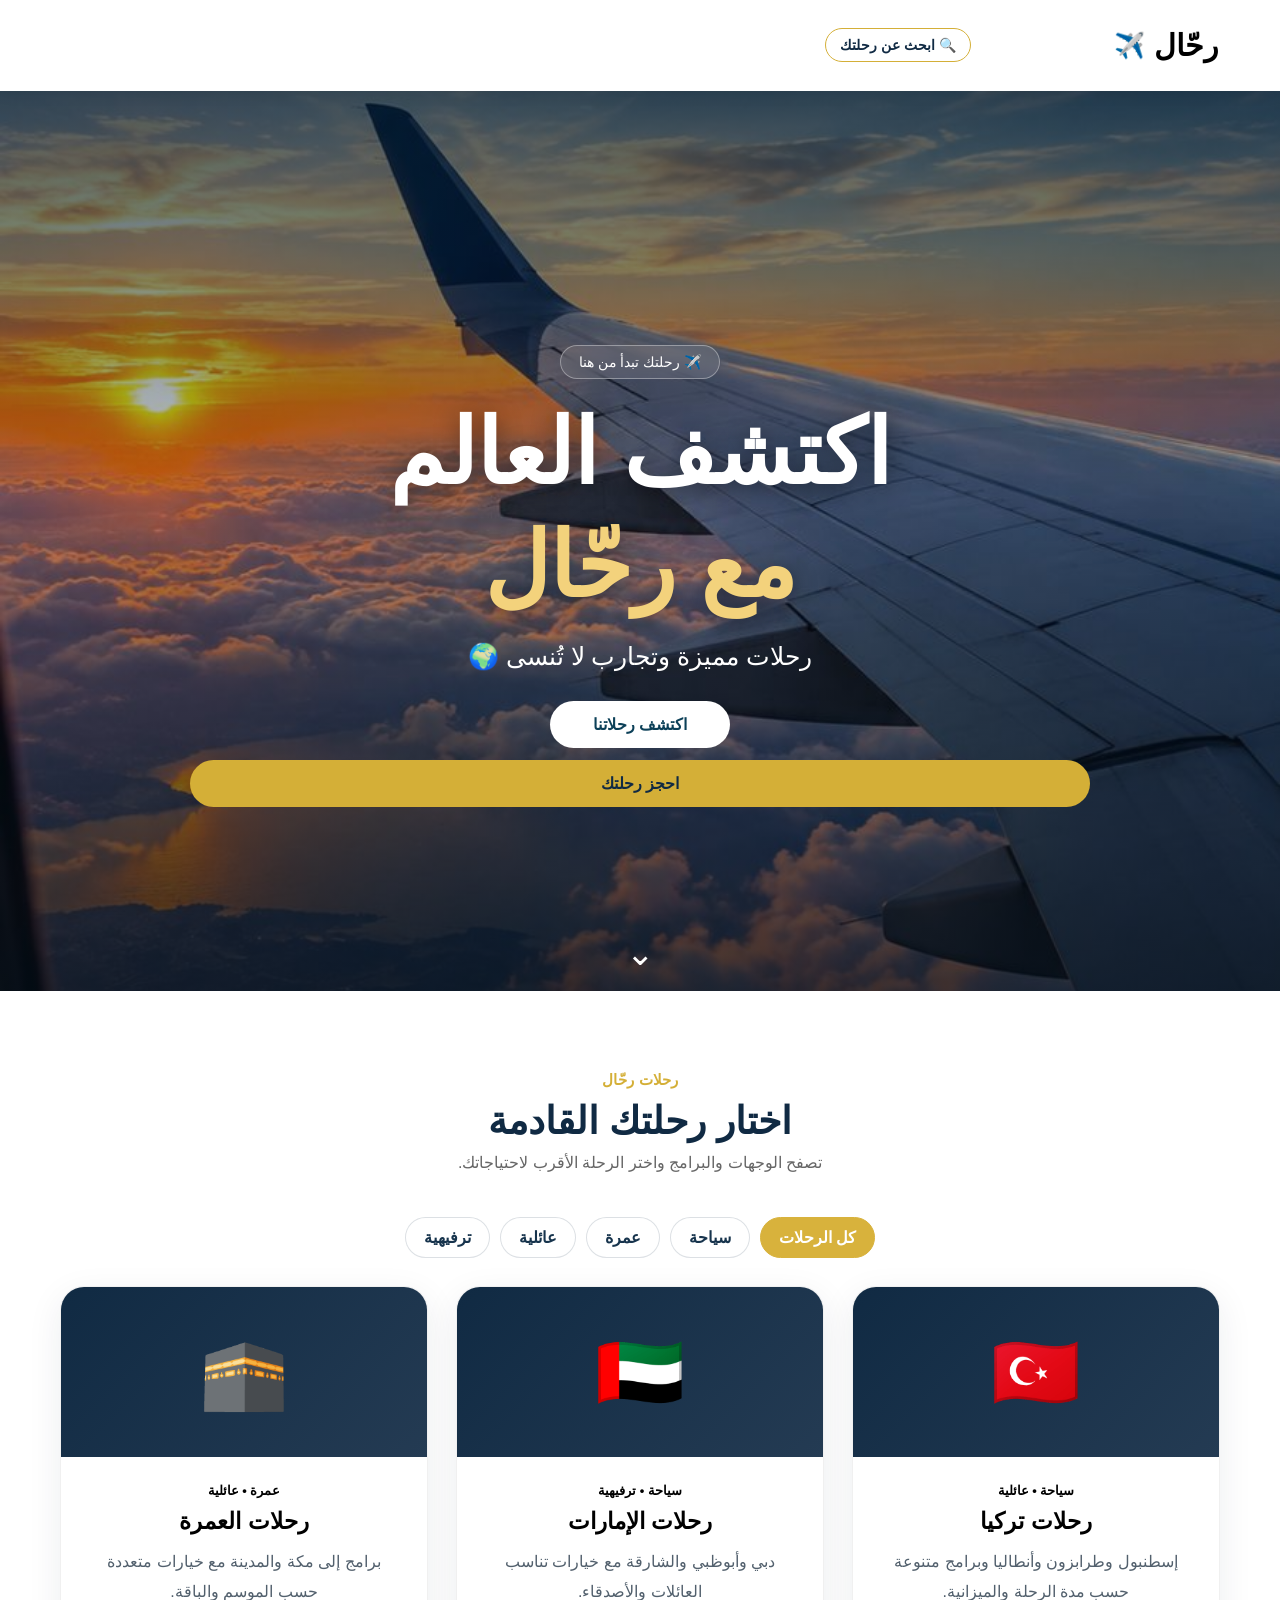
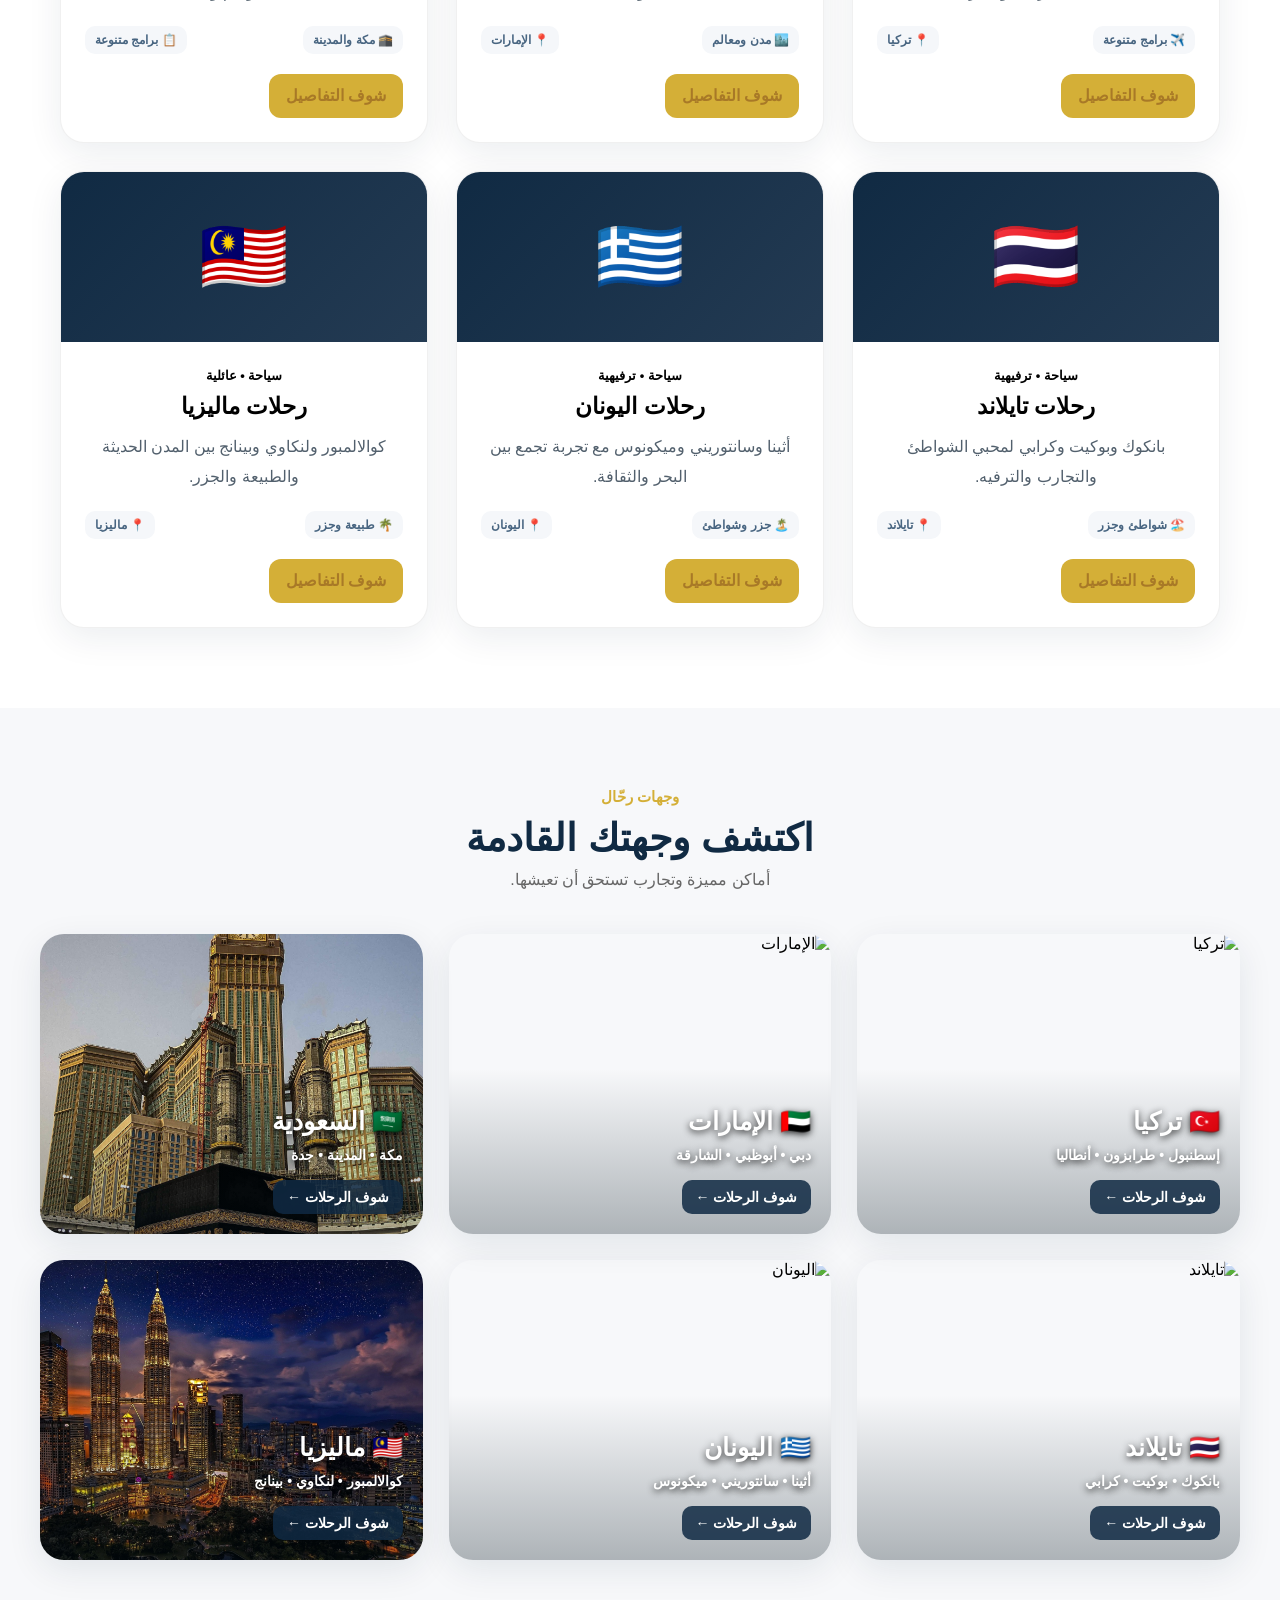
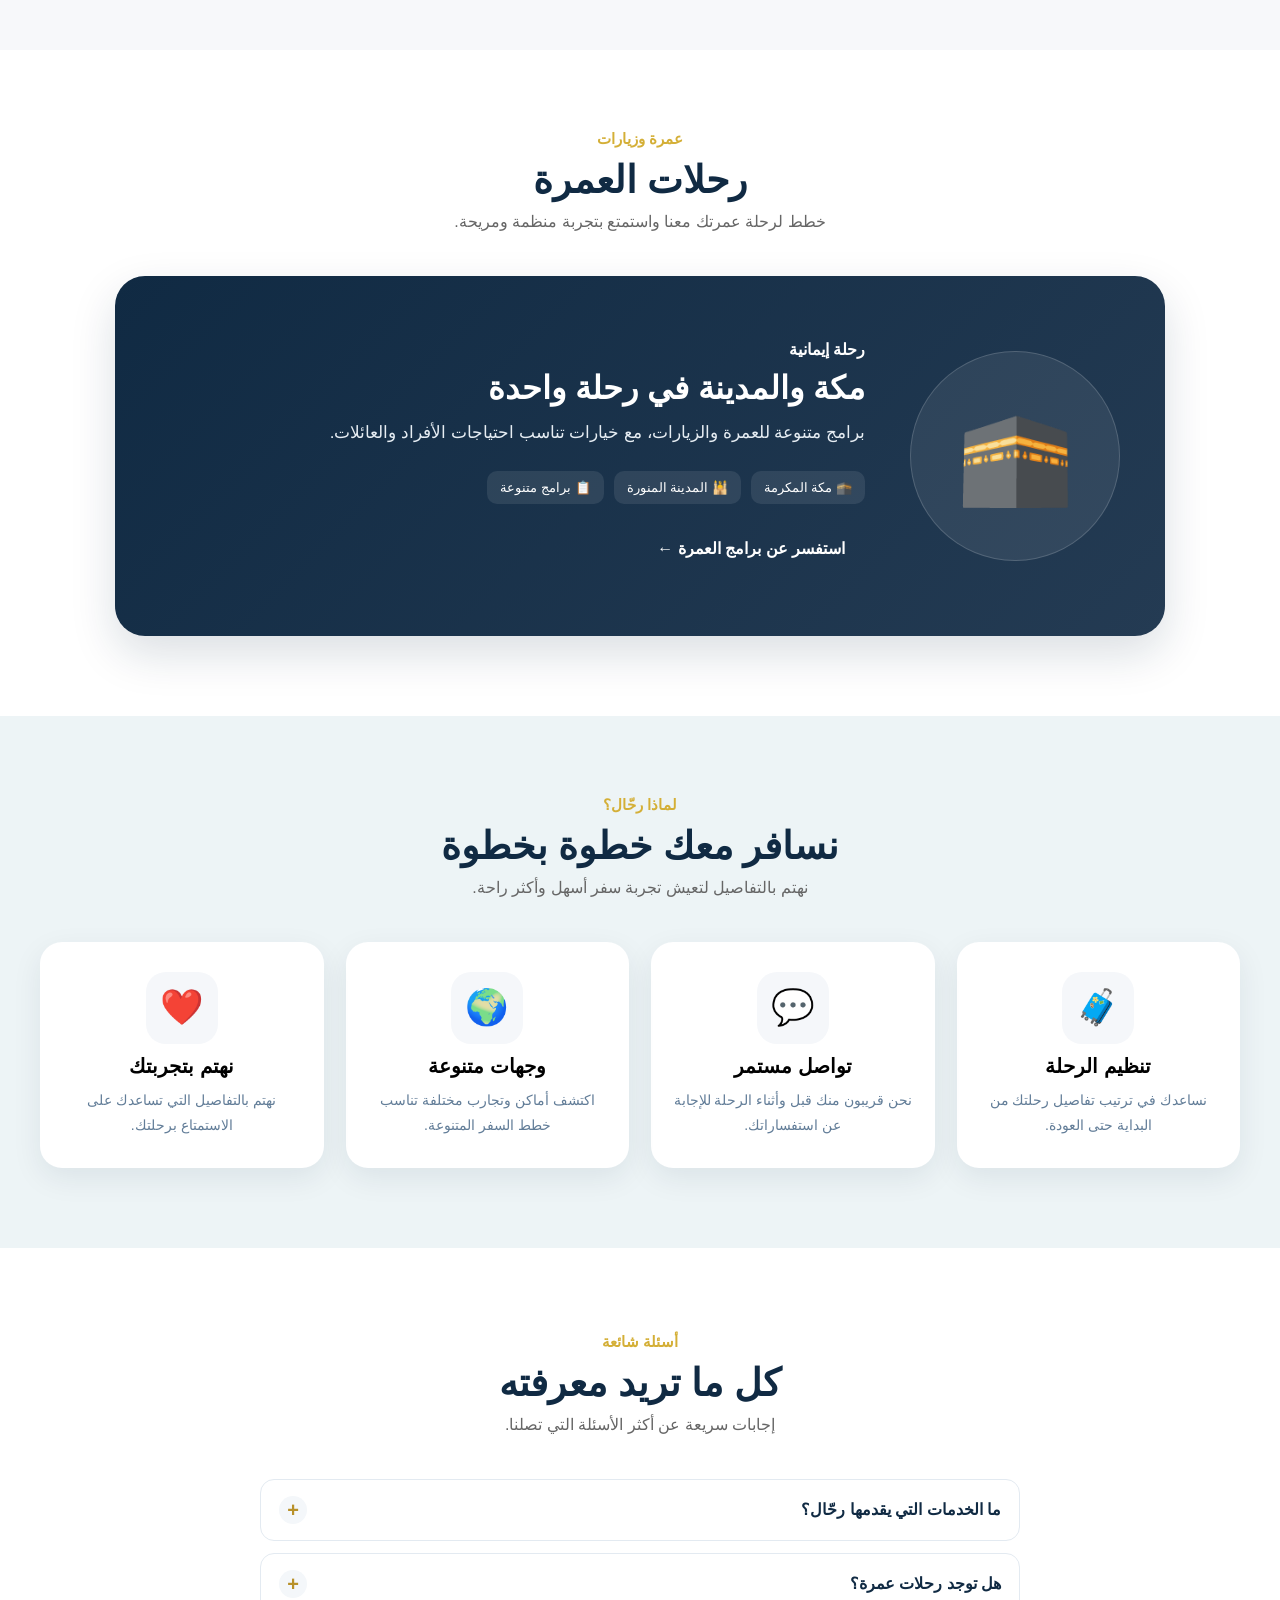
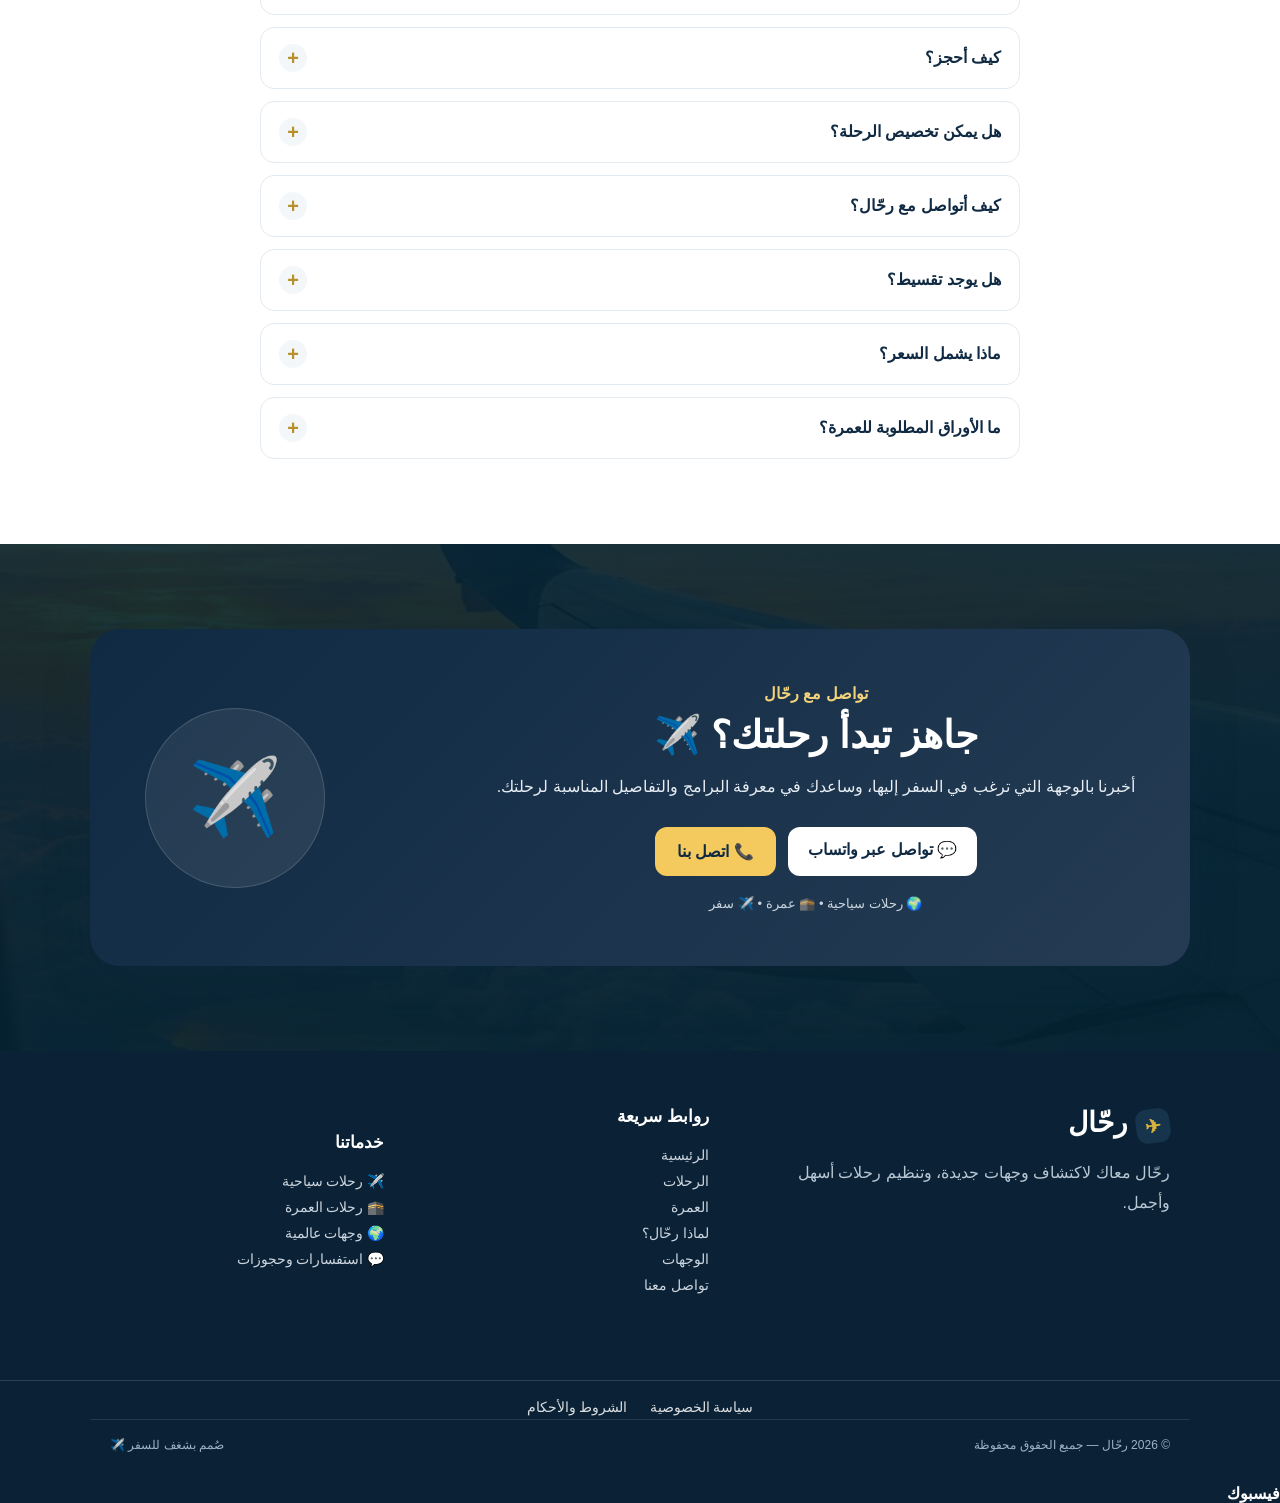
==== index.html @ 94d969c8 "Fix search behavior and simplify trip CTA" ====
<!DOCTYPE html>
<html lang="ar" dir="rtl">
<head>
    <meta charset="UTF-8">
    <meta name="viewport" content="width=device-width, initial-scale=1.0">
    <link rel="canonical" href="https://rahhal-travel.github.io/">
    <meta name="description" content="رحّال — اكتشف رحلات سياحية وعمرة وبرامج سفر إلى وجهات مميزة. اختر رحلتك أو جاهز تبدأ رحلتك؟ الخاصة واستفسر عن السعر عبر واتساب.">
    <title>رحّال | رحلات وسياحة وعمرة</title>
    <link rel="stylesheet" href="style.css">
    <meta property="og:type" content="website">
    <meta property="og:title" content="رحّال | اكتشف العالم معنا">
    <meta property="og:description" content="رحلات مميزة وتجارب لا تُنسى، من العمرة للوجهات العالمية.">
    <meta property="og:image" content="https://rahhal-travel.github.io/hero.jpg">

<script type="application/ld+json">
{
  "@context":"https://schema.org",
  "@type":"TravelAgency",
  "name":"رحّال",
  "url":"https://rahhal-travel.github.io/",
  "telephone":"+201117888955",
  "sameAs":["https://www.facebook.com/share/1FTbsuUTFa/"]
}
</script>

<link rel="icon" type="image/svg+xml" href="favicon.svg">
</head>

<body>

<header class="header">
    <div class="nav-container">

        <a href="#home" class="logo">
            <span>رحّال</span>
            <span class="plane">✈️</span>
        </a>

        <button type="button" class="search-pill" id="searchPill">🔍 ابحث عن رحلتك</button>
        <button class="menu-btn" aria-label="فتح القائمة">☰</button>

        <nav class="nav">
            <a href="#home">الرئيسية</a>
            <a href="#trips">الرحلات</a>
            <a href="#destinations">الوجهات</a>
            <a href="#umrah">العمرة</a>
            <a href="#features">لماذا رحّال؟</a>
            <a href="#faq">الأسئلة</a>
            <a href="#contact">تواصل معنا</a>
        </nav>

    </div>
</header>


<main>

<section class="hero" id="home">

    <div class="hero-overlay"></div>

    <div class="hero-content">

        <div class="hero-badge">✈️ رحلتك تبدأ من هنا</div>

        <h1>
            اكتشف العالم
            <span>مع رحّال</span>
        </h1>

        <p>
            رحلات مميزة وتجارب لا تُنسى 🌍
        </p>

        <div class="hero-buttons">
            <a href="#trips" class="btn primary-btn">
                اكتشف رحلاتنا
            </a>

            <a href="#contact" class="btn secondary-btn">
                تواصل معنا
            </a>
        </div>

    </div>

    <div class="scroll-down">⌄</div>

</section>


<section class="trip-search" id="search">
    <div class="trip-search__box">
        <p class="trip-search__title">🔍 ابحث عن رحلتك</p>
        <div class="trip-search__grid">
            <label>الوجهة
                <input type="text" id="tsDest" list="tsDestList" placeholder="اكتب اسم الدولة" autocomplete="off">
                <datalist id="tsDestList"><option value="تركيا"><option value="الإمارات"><option value="السعودية"><option value="تايلاند"><option value="اليونان"><option value="ماليزيا"><option value="مصر"><option value="قطر"><option value="الكويت"><option value="البحرين"><option value="سلطنة عمان"><option value="الأردن"><option value="المغرب"><option value="تونس"><option value="لبنان"><option value="أذربيجان"><option value="جورجيا"><option value="ألبانيا"><option value="البوسنة والهرسك"><option value="إندونيسيا"><option value="المالديف"><option value="سريلانكا"><option value="سنغافورة"><option value="اليابان"><option value="كوريا الجنوبية"><option value="الصين"><option value="الهند"><option value="فيتنام"><option value="إيطاليا"><option value="فرنسا"><option value="إسبانيا"><option value="ألمانيا"><option value="سويسرا"><option value="النمسا"><option value="هولندا"><option value="بريطانيا"><option value="البرتغال"><option value="التشيك"><option value="المجر"><option value="روسيا"><option value="أمريكا"><option value="كندا"><option value="أستراليا"><option value="جنوب أفريقيا"><option value="كينيا"><option value="تنزانيا"><option value="موريشيوس"><option value="سيشل"><option value="البرازيل"></datalist>
            </label>
            <label>نوع الرحلة
                <select id="tsType">
                    <option value="">أي نوع</option>
                    <option>سياحة عالمية</option>
                    <option>عمرة وزيارات</option>
                    <option>رحلات ترفيهية</option>
                </select>
            </label>
            <label>تاريخ السفر
                <input type="date" id="tsDate">
            </label>
            <label>عدد الأشخاص
                <input type="number" id="tsPeople" min="1" max="99" value="1" inputmode="numeric">
            </label>
        </div>
        <button type="button" class="trip-search__btn" id="tsBtn">ابحث</button>
    </div>
</section>


<section class="section trips-premium" id="trips">

    <div class="section-heading">
        <span>رحلات رحّال</span>
        <h2>اختار رحلتك القادمة</h2>
        <p>تصفح الوجهات والبرامج واختر الرحلة الأقرب لاحتياجاتك.</p>
    </div>

    <div class="trip-filters" role="group" aria-label="فلترة الرحلات">
        <button type="button" class="trip-filter active" data-filter="all">كل الرحلات</button>
        <button type="button" class="trip-filter" data-filter="tourism">سياحة</button>
        <button type="button" class="trip-filter" data-filter="umrah">عمرة</button>
        <button type="button" class="trip-filter" data-filter="family">عائلية</button>
        <button type="button" class="trip-filter" data-filter="leisure">ترفيهية</button>
    </div>

    <div class="cards trips-premium-grid" id="tripCatalog">

        <article class="trip-card premium-trip" data-category="tourism family" data-trip-id="turkey">
            <div class="trip-image">🇹🇷</div>
            <div class="trip-content">
                <span class="trip-tag">سياحة • عائلية</span>
                <h3>رحلات تركيا</h3>
                <p>إسطنبول وطرابزون وأنطاليا وبرامج متنوعة حسب مدة الرحلة والميزانية.</p>
                <div class="trip-meta">
                    <span>✈️ برامج متنوعة</span>
                    <span>📍 تركيا</span>
                </div>
                <div class="trip-actions">
                    <a class="trip-book" href="#trip-details" onclick="showTrip('turkey');return false">شوف التفاصيل</a>
                </div>
            </div>
        </article>

        <article class="trip-card premium-trip" data-category="tourism family leisure" data-trip-id="dubai">
            <div class="trip-image">🇦🇪</div>
            <div class="trip-content">
                <span class="trip-tag">سياحة • ترفيهية</span>
                <h3>رحلات الإمارات</h3>
                <p>دبي وأبوظبي والشارقة مع خيارات تناسب العائلات والأصدقاء.</p>
                <div class="trip-meta">
                    <span>🏙️ مدن ومعالم</span>
                    <span>📍 الإمارات</span>
                </div>
                <div class="trip-actions">
                    <a class="trip-book" href="#trip-details" onclick="showTrip('dubai');return false">شوف التفاصيل</a>
                </div>
            </div>
        </article>

        <article class="trip-card premium-trip" data-category="umrah family" data-trip-id="umrah">
            <div class="trip-image">🕋</div>
            <div class="trip-content">
                <span class="trip-tag">عمرة • عائلية</span>
                <h3>رحلات العمرة</h3>
                <p>برامج إلى مكة والمدينة مع خيارات متعددة حسب الموسم والباقة.</p>
                <div class="trip-meta">
                    <span>🕋 مكة والمدينة</span>
                    <span>📋 برامج متنوعة</span>
                </div>
                <div class="trip-actions">
                    <a class="trip-book" href="#trip-details" onclick="showTrip('umrah');return false">شوف التفاصيل</a>
                </div>
            </div>
        </article>

        <article class="trip-card premium-trip" data-category="tourism leisure" data-trip-id="thailand">
            <div class="trip-image">🇹🇭</div>
            <div class="trip-content">
                <span class="trip-tag">سياحة • ترفيهية</span>
                <h3>رحلات تايلاند</h3>
                <p>بانكوك وبوكيت وكرابي لمحبي الشواطئ والتجارب والترفيه.</p>
                <div class="trip-meta">
                    <span>🏖️ شواطئ وجزر</span>
                    <span>📍 تايلاند</span>
                </div>
                <div class="trip-actions">
                    <a class="trip-book" href="#trip-details" onclick="showTrip('thailand');return false">شوف التفاصيل</a>
                </div>
            </div>
        </article>

        <article class="trip-card premium-trip" data-category="tourism leisure" data-trip-id="greece">
            <div class="trip-image">🇬🇷</div>
            <div class="trip-content">
                <span class="trip-tag">سياحة • ترفيهية</span>
                <h3>رحلات اليونان</h3>
                <p>أثينا وسانتوريني وميكونوس مع تجربة تجمع بين البحر والثقافة.</p>
                <div class="trip-meta">
                    <span>🏝️ جزر وشواطئ</span>
                    <span>📍 اليونان</span>
                </div>
                <div class="trip-actions">
                    <a class="trip-book" href="#trip-details" onclick="showTrip('greece');return false">شوف التفاصيل</a>
                </div>
            </div>
        </article>

        <article class="trip-card premium-trip" data-category="tourism family leisure" data-trip-id="malaysia">
            <div class="trip-image">🇲🇾</div>
            <div class="trip-content">
                <span class="trip-tag">سياحة • عائلية</span>
                <h3>رحلات ماليزيا</h3>
                <p>كوالالمبور ولنكاوي وبينانج بين المدن الحديثة والطبيعة والجزر.</p>
                <div class="trip-meta">
                    <span>🌴 طبيعة وجزر</span>
                    <span>📍 ماليزيا</span>
                </div>
                <div class="trip-actions">
                    <a class="trip-book" href="#trip-details" onclick="showTrip('malaysia');return false">شوف التفاصيل</a>
                </div>
            </div>
        </article>

    </div>

    <div class="trip-catalog-empty" id="tripCatalogEmpty" hidden>
        لا توجد رحلات في هذا التصنيف حاليًا.
    </div>

</section>



<section class="destinations" id="destinations">

    <div class="section-heading">
        <span>وجهات رحّال</span>
        <h2>اكتشف وجهتك القادمة</h2>
        <p>أماكن مميزة وتجارب تستحق أن تعيشها.</p>
    </div>

    <div class="destination-grid">

        <article class="destination-card">
            <img src="https://images.unsplash.com/photo-1524231757912-21f4fe3a7200?auto=format&fit=crop&w=900&q=85" alt="تركيا">

            <div class="destination-info">
                <h3>🇹🇷 تركيا</h3>
                <p>إسطنبول • طرابزون • أنطاليا</p>
                <a href="#trips">شوف الرحلات ←</a>
            </div>
        </article>

        <article class="destination-card">
            <img src="https://images.unsplash.com/photo-1512453979798-5ea266f8880c?auto=format&fit=crop&w=900&q=85" alt="الإمارات">

            <div class="destination-info">
                <h3>🇦🇪 الإمارات</h3>
                <p>دبي • أبوظبي • الشارقة</p>
                <a href="#trips">شوف الرحلات ←</a>
            </div>
        </article>

        <article class="destination-card">
            <img src="saudi.jpg" alt="السعودية">

            <div class="destination-info">
                <h3>🇸🇦 السعودية</h3>
                <p>مكة • المدينة • جدة</p>
                <a href="#trips">شوف الرحلات ←</a>
            </div>
        </article>

        <article class="destination-card">
            <img src="https://images.unsplash.com/photo-1508009603885-50cf7c579365?auto=format&fit=crop&w=900&q=85" alt="تايلاند">

            <div class="destination-info">
                <h3>🇹🇭 تايلاند</h3>
                <p>بانكوك • بوكيت • كرابي</p>
                <a href="#trips">شوف الرحلات ←</a>
            </div>
        </article>

        <article class="destination-card">
            <img src="https://images.unsplash.com/photo-1533105079780-92b9be482077?auto=format&fit=crop&w=900&q=85" alt="اليونان">

            <div class="destination-info">
                <h3>🇬🇷 اليونان</h3>
                <p>أثينا • سانتوريني • ميكونوس</p>
                <a href="#trips">شوف الرحلات ←</a>
            </div>
        </article>

        <article class="destination-card">
            <img src="malaysia.jpg" alt="ماليزيا">

            <div class="destination-info">
                <h3>🇲🇾 ماليزيا</h3>
                <p>كوالالمبور • لنكاوي • بينانج</p>
                <a href="#trips">شوف الرحلات ←</a>
            </div>
        </article>

    </div>

</section>

<section class="section umrah-premium" id="umrah">

    <div class="section-heading">
        <span>عمرة وزيارات</span>
        <h2>رحلات العمرة</h2>
        <p>خطط لرحلة عمرتك معنا واستمتع بتجربة منظمة ومريحة.</p>
    </div>

    <div class="umrah-box">

        <div class="umrah-icon">🕋</div>

        <div class="umrah-content">
            <span class="umrah-label">رحلة إيمانية</span>

            <h3>مكة والمدينة في رحلة واحدة</h3>

            <p>
                برامج متنوعة للعمرة والزيارات، مع خيارات تناسب
                احتياجات الأفراد والعائلات.
            </p>

            <div class="umrah-features">
                <span>🕋 مكة المكرمة</span>
                <span>🕌 المدينة المنورة</span>
                <span>📋 برامج متنوعة</span>
            </div>

            <a href="#contact" class="umrah-btn">
                استفسر عن برامج العمرة ←
            </a>
        </div>

    </div>

</section>


<section class="features" id="features">

    <div class="section-heading">
        <span>لماذا رحّال؟</span>
        <h2>نسافر معك خطوة بخطوة</h2>
        <p>نهتم بالتفاصيل لتعيش تجربة سفر أسهل وأكثر راحة.</p>
    </div>

    <div class="features-grid">

        <article class="feature">
            <div class="feature-icon">🧳</div>
            <h3>تنظيم الرحلة</h3>
            <p>نساعدك في ترتيب تفاصيل رحلتك من البداية حتى العودة.</p>
        </article>

        <article class="feature">
            <div class="feature-icon">💬</div>
            <h3>تواصل مستمر</h3>
            <p>نحن قريبون منك قبل وأثناء الرحلة للإجابة عن استفساراتك.</p>
        </article>

        <article class="feature">
            <div class="feature-icon">🌍</div>
            <h3>وجهات متنوعة</h3>
            <p>اكتشف أماكن وتجارب مختلفة تناسب خطط السفر المتنوعة.</p>
        </article>

        <article class="feature">
            <div class="feature-icon">❤️</div>
            <h3>نهتم بتجربتك</h3>
            <p>نهتم بالتفاصيل التي تساعدك على الاستمتاع برحلتك.</p>
        </article>

    </div>

</section>


<section class="section faq-section" id="faq">
    <div class="section-heading">
        <span>أسئلة شائعة</span>
        <h2>كل ما تريد معرفته</h2>
        <p>إجابات سريعة عن أكثر الأسئلة التي تصلنا.</p>
    </div>
    <div class="faq-list">
        <details class="faq-item">
            <summary>ما الخدمات التي يقدمها رحّال؟</summary>
            <p>ننظم رحلات سياحية إلى وجهات متنوعة، ورحلات عمرة وزيارات، ورحلات ترفيهية للعائلات والأصدقاء والأفراد.</p>
        </details>
        <details class="faq-item">
            <summary>هل توجد رحلات عمرة؟</summary>
            <p>نعم، لدينا برامج عمرة متنوعة تشمل مكة والمدينة بخيارات تناسب الأفراد والعائلات. تواصل معنا لمعرفة المتاح.</p>
        </details>
        <details class="faq-item">
            <summary>كيف أحجز؟</summary>
            <p>اختر الوجهة أو الرحلة التي تناسبك واضغط "احجز الآن"، أو تواصل معنا مباشرة، وسنساعدك في إتمام الحجز خطوة بخطوة.</p>
        </details>
        <details class="faq-item">
            <summary>هل يمكن تخصيص الرحلة؟</summary>
            <p>نعم، يمكن ترتيب برنامج يناسب ميزانيتك ووقتك واهتماماتك. أخبرنا بما تريد وسنقترح عليك الأنسب.</p>
        </details>
        <details class="faq-item">
            <summary>كيف أتواصل مع رحّال؟</summary>
            <p>عبر واتساب أو الاتصال الهاتفي من قسم "تواصل معنا"، وسنرد عليك في أقرب وقت.</p>
        </details>
        <details class="faq-item">
            <summary>هل يوجد تقسيط؟</summary>
            <p>يمكنك الاستفسار عن خيارات الدفع المتاحة لكل برنامج عند التواصل معنا، ونوضحها لك قبل الحجز.</p>
        </details>
        <details class="faq-item">
            <summary>ماذا يشمل السعر؟</summary>
            <p>يختلف ما يشمله السعر من برنامج لآخر (مثل الإقامة والمواصلات والوجبات)، ونوضح لك التفاصيل كاملة قبل تأكيد الحجز.</p>
        </details>
        <details class="faq-item">
            <summary>ما الأوراق المطلوبة للعمرة؟</summary>
            <p>غالبًا جواز سفر ساري المفعول وصور شخصية، وقد تختلف المتطلبات حسب الجنسية والموسم. نوضح لك المطلوب بدقة عند التواصل.</p>
        </details>
    </div>
</section>

<section class="cta contact-premium" id="contact">

    <div class="contact-wrapper">

        <div class="contact-content">
            <span class="contact-label">تواصل مع رحّال</span>

            <h2>جاهز تبدأ رحلتك؟ ✈️</h2>

            <p>
                أخبرنا بالوجهة التي ترغب في السفر إليها،
                وساعدك في معرفة البرامج والتفاصيل المناسبة لرحلتك.
            </p>

            <div class="contact-buttons">

                <a href="https://wa.me/201019483858" class="contact-btn whatsapp-btn">
                    💬 تواصل عبر واتساب
                </a>

                <a href="tel:+201117888955" class="contact-btn call-btn">
                    📞 اتصل بنا
                </a>

            </div>

            <div class="contact-note">
                🌍 رحلات سياحية • 🕋 عمرة • ✈️ سفر
            </div>
        </div>

        <div class="contact-icon">
            ✈️
        </div>

    </div>

</section>


</main>


<script>
const menuBtn = document.querySelector(".menu-btn");
const nav = document.querySelector(".nav");

menuBtn.addEventListener("click", () => {
    nav.classList.toggle("active");
});

document.querySelectorAll(".nav a").forEach(link => {
    link.addEventListener("click", () => {
        nav.classList.remove("active");
    });
});
</script>


<footer class="site-footer">

    <div class="footer-main">

        <div class="footer-brand">
            <a href="#home" class="footer-logo"><span class="brand-mark">✈</span> رحّال</a>
            <p>
                رحّال معاك لاكتشاف وجهات جديدة،
                وتنظيم رحلات أسهل وأجمل.
            </p>
        </div>

        <div class="footer-links">
            <h3>روابط سريعة</h3>
            <a href="#home">الرئيسية</a>
            <a href="#trips">الرحلات</a>
            <a href="#umrah">العمرة</a>
            <a href="#features">لماذا رحّال؟</a>
            <a href="#destinations">الوجهات</a>
            <a href="#contact">تواصل معنا</a>
        </div>

        <div class="footer-links">
            <h3>خدماتنا</h3>
            <span>✈️ رحلات سياحية</span>
            <span>🕋 رحلات العمرة</span>
            <span>🌍 وجهات عالمية</span>
            <span>💬 استفسارات وحجوزات</span>
        </div>

    </div>

    <div class="footer-legal"><a href="privacy.html">سياسة الخصوصية</a><a href="terms.html">الشروط والأحكام</a></div>

<div class="footer-bottom">
        <span>© 2026 رحّال — جميع الحقوق محفوظة</span>
        <span>صُمم بشغف للسفر ✈️</span>
    </div>

<div class="rahhal-facebook"><a href="https://www.facebook.com/share/1FTbsuUTFa/" target="_blank" rel="noopener" aria-label="رحّال على فيسبوك">فيسبوك</a></div>
</footer>


<div class="dest-modal" id="destModal" hidden>
  <div class="dest-modal__backdrop" data-close></div>
  <div class="dest-modal__box" role="dialog" aria-modal="true" aria-labelledby="destTitle">
    <button class="dest-modal__close" data-close aria-label="إغلاق">×</button>
    <h3 id="destTitle"></h3>
    <p class="dest-modal__cities" id="destCities"></p>
    <p id="destDesc"></p>
    <ul class="dest-modal__facts">
      <li><span>أفضل وقت للزيارة</span><strong id="destBest"></strong></li>
      <li><span>نوع الرحلة</span><strong id="destType"></strong></li>
    </ul>
    <a class="dest-modal__book" id="destBook" href="#contact">احجز الآن</a>
  </div>
</div>
<script>
/* رقم واتساب بالصيغة الدولية بدون + وبدون مسافات، مثال: 201234567890 */
const RAHHAL_WHATSAPP = "201019483858";
const RAHHAL_PHONE = "201117888955";
function waLink(msg){
  return RAHHAL_WHATSAPP ? "https://wa.me/" + RAHHAL_WHATSAPP + "?text=" + encodeURIComponent(msg) : "#contact";
}
const DEST_INFO = {
  "تركيا": {desc:"بين تاريخ إسطنبول وسواحل أنطاليا وطبيعة طرابزون الخضراء، وجهة تناسب العائلات والأصدقاء.", best:"الربيع والخريف (أبريل–يونيو وسبتمبر–أكتوبر)", type:"سياحة ثقافية وطبيعة وتسوق"},
  "الإمارات": {desc:"دبي وأبوظبي والشارقة: ناطحات سحاب وشواطئ ومراكز تسوق وتجارب ثقافية في رحلة واحدة.", best:"من نوفمبر إلى مارس", type:"ترفيهية وتسوق وعائلية"},
  "السعودية": {desc:"مكة والمدينة وجدة: رحلات عمرة وزيارات ببرامج مريحة تناسب الأفراد والعائلات.", best:"الشتاء عادةً أخف طقسًا، ومواعيد العمرة تتغير حسب الموسم", type:"عمرة وزيارات"},
  "تايلاند": {desc:"بانكوك وبوكيت وكرابي: أسواق نابضة وشواطئ وجزر وأكل شوارع مميز.", best:"من نوفمبر إلى فبراير", type:"ترفيهية وشواطئ"},
  "اليونان": {desc:"أثينا وسانتوريني وميكونوس: آثار عريقة وجزر بيضاء وغروب لا يُنسى.", best:"من مايو إلى أكتوبر", type:"ترفيهية وجزر وثقافة"},
  "ماليزيا": {desc:"كوالالمبور ولنكاوي وبينانج: مدن حديثة وجزر وطبيعة استوائية.", best:"يختلف حسب الجزيرة، وغالبًا من ديسمبر إلى مارس", type:"ترفيهية وطبيعة وتسوق"}
};
(function(){
  const modal = document.getElementById("destModal");
  if(!modal) return;
  const $ = function(id){ return document.getElementById(id); };
  let lastFocus = null;
  function openModal(card){
    const h3 = card.querySelector("h3");
    if(!h3) return;
    const name = h3.textContent.replace(/[^\u0600-\u06FF\s]/g,"").trim();
    const info = DEST_INFO[name];
    if(!info) return;
    const p = card.querySelector(".destination-info p");
    $("destTitle").textContent = name;
    $("destCities").textContent = p ? p.textContent : "";
    $("destDesc").textContent = info.desc;
    $("destBest").textContent = info.best;
    $("destType").textContent = info.type;
    const b = $("destBook");
    b.href = waLink("مرحبًا رحّال، أرغب في الاستفسار عن رحلة إلى " + name);
    if(RAHHAL_WHATSAPP){ b.target = "_blank"; b.rel = "noopener"; } else { b.removeAttribute("target"); }
    lastFocus = document.activeElement;
    modal.hidden = false;
    document.body.classList.add("modal-open");
    modal.querySelector(".dest-modal__close").focus();
  }
  function closeModal(){
    modal.hidden = true;
    document.body.classList.remove("modal-open");
    if(lastFocus) lastFocus.focus();
  }
  document.querySelectorAll(".destination-card").forEach(function(card){
    card.setAttribute("tabindex","0");
    card.setAttribute("role","button");
    card.addEventListener("click", function(e){ e.preventDefault(); openModal(card); });
    card.addEventListener("keydown", function(e){
      if(e.key === "Enter" || e.key === " "){ e.preventDefault(); openModal(card); }
    });
  });
  modal.addEventListener("click", function(e){
    if(e.target.hasAttribute("data-close")) closeModal();
  });
  $("destBook").addEventListener("click", function(){ if(!RAHHAL_PHONE) closeModal(); });
  document.addEventListener("keydown", function(e){
    if(e.key === "Escape" && !modal.hidden) closeModal();
  });
})();
</script>


<script>
/* TRIP_ENHANCE */
(function(){
  document.querySelectorAll(".trip-card").forEach(function(card){
    const content = card.querySelector(".trip-content");
    const oldBtn = card.querySelector(".trip-btn");
    const h3 = card.querySelector("h3");
    if(!content || !oldBtn || !h3) return;
    const actions = document.createElement("div");
    actions.className = "trip-actions";
    const book = document.createElement("a");
    book.className = "trip-book";
    book.textContent = "احجز الآن";
    book.href = waLink("مرحبًا رحّال، أرغب في الاستفسار عن " + h3.textContent.trim());
    if(RAHHAL_WHATSAPP){ book.target = "_blank"; book.rel = "noopener"; }
    oldBtn.parentNode.insertBefore(actions, oldBtn);
    actions.appendChild(book);
    actions.appendChild(oldBtn);
  });
})();
</script>


<script>
/* CONTACT_WIRE */
(function(){
  const wa = document.querySelector(".contact-buttons .whatsapp-btn");
  const call = document.querySelector(".contact-buttons .call-btn");
  if(RAHHAL_PHONE){
    if(wa){ wa.href = waLink("مرحبًا رحّال، أرغب في الاستفسار عن رحلة"); wa.target = "_blank"; wa.rel = "noopener"; }
    if(call){ call.href = "tel:+" + RAHHAL_PHONE; }
  } else {
    [wa, call].forEach(function(b){
      if(b){ b.classList.add("is-disabled"); b.removeAttribute("href"); b.setAttribute("aria-disabled","true"); }
    });
  }
})();
</script>


<script>
/* HERO_CTA */
(function(){
  const box = document.querySelector(".hero-buttons");
  if(!box) return;
  const row = document.createElement("div");
  row.className = "hero-extra";
  const book = document.createElement("a");
  book.className = "hero-book";
  book.textContent = "احجز رحلتك";
  book.href = waLink("مرحبًا رحّال، أرغب في حجز رحلة");
  const wa = document.createElement("a");
  wa.className = "hero-wa";
  wa.textContent = "💬 واتساب";
  if(RAHHAL_PHONE){
    wa.href = waLink("السلام عليكم، أريد الاستفسار عن رحلة");
    [book, wa].forEach(function(a){ a.target = "_blank"; a.rel = "noopener"; });
  } else {
    wa.classList.add("is-disabled");
    wa.setAttribute("aria-disabled","true");
  }
  row.appendChild(book);
  row.appendChild(wa);
  box.parentNode.insertBefore(row, box.nextSibling);
})();
</script>


<script>
/* MENU_OUTSIDE */
(function(){
  var btn = document.querySelector(".menu-btn");
  var navEl = document.querySelector(".nav");
  if(!btn || !navEl) return;
  document.addEventListener("click", function(e){
    if(navEl.classList.contains("active") && !navEl.contains(e.target) && !btn.contains(e.target)){
      navEl.classList.remove("active");
    }
  });
})();
</script>


<script>
/* TRIP_SEARCH */
(function(){
  var btn = document.getElementById("tsBtn");
  var destEl = document.getElementById("tsDest");
  var typeEl = document.getElementById("tsType");
  var d = document.getElementById("tsDate");
  if(!btn || !destEl || !typeEl || !d) return;
  var t = new Date();
  d.min = t.getFullYear() + "-" + String(t.getMonth()+1).padStart(2,"0") + "-" + String(t.getDate()).padStart(2,"0");

  var countries = [];
  document.querySelectorAll("#tsDestList option").forEach(function(o){ countries.push(o.value); });
  destEl.removeAttribute("list");

  var box = document.createElement("div");
  box.className = "ts-suggest";
  box.hidden = true;
  destEl.parentNode.appendChild(box);

  function norm(x){
    return x.replace(/[أإآ]/g, "ا").trim();
  }
  function showSuggest(){
    var q = norm(destEl.value);
    box.innerHTML = "";
    if(!q){ box.hidden = true; return; }
    var starts = countries.filter(function(c){ return norm(c).indexOf(q) === 0; });
    var has = countries.filter(function(c){ return norm(c).indexOf(q) > 0; });
    var list = starts.concat(has).slice(0, 8);
    if(!list.length){ box.hidden = true; return; }
    list.forEach(function(c){
      var b = document.createElement("button");
      b.type = "button";
      b.textContent = c;
      b.addEventListener("mousedown", function(e){ e.preventDefault(); });
      b.addEventListener("click", function(){
        destEl.value = c;
        box.hidden = true;
        fillTypes();
      });
      box.appendChild(b);
    });
    box.hidden = false;
  }

  var GROUPS = [
    ["رحلات سياحية", ["سياحة عالمية","رحلات ترفيهية","شهر العسل","رحلات جماعية"]],
    ["أغراض أخرى", ["سفر عمل","دراسة وتعليم","سياحة علاجية"]]
  ];
  function fillTypes(){
    var keep = typeEl.value;
    typeEl.innerHTML = "";
    var first = document.createElement("option");
    first.value = "";
    first.textContent = "أي نوع";
    typeEl.appendChild(first);
    var groups = GROUPS.slice();
    if(norm(destEl.value) === "السعودية"){
      groups = [["رحلات دينية", ["عمرة وحج"]]].concat(groups);
    }
    groups.forEach(function(g){
      var og = document.createElement("optgroup");
      og.label = g[0];
      g[1].forEach(function(x){
        var o = document.createElement("option");
        o.textContent = x;
        og.appendChild(o);
      });
      typeEl.appendChild(og);
    });
    typeEl.value = keep;
  }
  fillTypes();

  destEl.addEventListener("input", function(){ showSuggest(); fillTypes(); });
  destEl.addEventListener("focus", showSuggest);
  document.addEventListener("click", function(e){
    if(!box.contains(e.target) && e.target !== destEl){ box.hidden = true; }
  });

  btn.addEventListener("click", function(){
    var dest = destEl.value.trim();
    var type = typeEl.value;
    var people = document.getElementById("tsPeople").value || "1";
    box.hidden = true;
    if(RAHHAL_PHONE){
      var msg = "السلام عليكم، أريد الاستفسار عن رحلة";
      if(dest) msg += " إلى " + dest;
      if(type) msg += "، نوع الرحلة: " + type;
      if(d.value) msg += "، تاريخ السفر: " + d.value;
      msg += "، عدد الأشخاص: " + people;
      window.open(waLink(msg), "_blank", "noopener");
      return;
    }
    setTimeout(function(){
      var target = document.querySelector(".contact-buttons") || document.getElementById("contact");
      if(target) target.scrollIntoView({behavior:"smooth", block:"center"});
    }, 80);
  });
})();
</script>


<script>
/* SEARCH_TOP */
(function(){
  var pill = document.getElementById("searchPill");
  var panel = document.getElementById("search");
  var hdr = document.querySelector(".header");
  if(!pill || !panel) return;
  function openP(){ panel.style.top = (hdr ? hdr.offsetHeight : 70) + "px"; panel.classList.add("is-open"); }
  function closeP(){ panel.classList.remove("is-open"); }
  pill.addEventListener("click", function(){ panel.classList.contains("is-open") ? closeP() : openP(); });
  document.addEventListener("click", function(e){
    if(panel.classList.contains("is-open") && !panel.contains(e.target) && !pill.contains(e.target)) closeP();
  });
  var b = document.getElementById("tsBtn");
  if(b) b.addEventListener("click", closeP);
  document.addEventListener("keydown", function(e){ if(e.key === "Escape") closeP(); });
})();
</script>

<div id="trip-details" class="dest-modal" hidden><div class="dest-modal__backdrop" onclick="closeTrip()"></div><div class="dest-modal__box"><button class="dest-modal__close" onclick="closeTrip()">×</button><span>رحّال للسفر والرحلات</span><h3 id="trip-title"></h3><p id="trip-desc"></p><div class="trip-meta"><span>💰 السعر: <b>استفسر عن السعر</b></span><span>📋 التفاصيل: حسب البرنامج</span></div><h4>ماذا تشمل الرحلة؟</h4><ul id="trip-list"></ul><a id="trip-wa" class="trip-book" target="_blank" rel="noopener">استفسر عبر واتساب</a></div></div><script>
function showTrip(t){
var d={
turkey:["رحلات تركيا","إسطنبول وطرابزون وأنطاليا ضمن برامج سياحية قابلة للتخصيص.","اختيار المدن والمدة المناسبة","فنادق وخدمات حسب الباقة"],
dubai:["رحلات الإمارات","دبي وأبوظبي والشارقة مع برامج تناسب العائلات والأصدقاء.","اختيار البرنامج والمدة","فنادق وخدمات حسب الباقة"],
umrah:["رحلات العمرة","برامج عمرة إلى مكة والمدينة حسب الموسم والبرنامج المتاح.","خيارات مختلفة حسب الموسم","فنادق وخدمات حسب الباقة"],
thailand:["رحلات تايلاند","بانكوك وبوكيت وكرابي لعشاق الشواطئ والجزر والترفيه.","اختيار الوجهات والمدة","خدمات وفنادق حسب البرنامج"],
greece:["رحلات اليونان","أثينا وسانتوريني وميكونوس بين الجزر والثقافة والشواطئ.","اختيار الجزر والمدة","خدمات وفنادق حسب البرنامج"],
malaysia:["رحلات ماليزيا","كوالالمبور ولنكاوي وبينانج بين الطبيعة والتسوق والجزر.","اختيار المدن والمدة","خدمات وفنادق حسب البرنامج"]
}[t];
if(!d)return;
document.getElementById("trip-title").textContent=d[0];
document.getElementById("trip-desc").textContent=d[1];
document.getElementById("trip-list").innerHTML="<li>✓ "+d[2]+"</li><li>✓ "+d[3]+"</li><li>✓ تفاصيل السعر والخدمات عند الاستفسار</li>";
document.getElementById("trip-wa").href=waLink("مرحبًا رحّال، أرغب في الاستفسار عن "+d[0]);
document.getElementById("trip-details").hidden=false;
document.body.classList.add("modal-open")
}
function closeTrip(){document.getElementById("trip-details").hidden=true;document.body.classList.remove("modal-open")}
</script>
<script>
/* TRIP_CATALOG_FILTER */
(function(){
  const buttons = document.querySelectorAll(".trip-filter");
  const cards = document.querySelectorAll("#tripCatalog .trip-card");
  const empty = document.getElementById("tripCatalogEmpty");

  buttons.forEach(function(button){
    button.addEventListener("click", function(){
      const filter = button.getAttribute("data-filter");

      buttons.forEach(function(b){ b.classList.remove("active"); });
      button.classList.add("active");

      let visible = 0;

      cards.forEach(function(card){
        const categories = (card.getAttribute("data-category") || "").split(" ");
        const show = filter === "all" || categories.indexOf(filter) !== -1;

        card.hidden = !show;
        if(show) visible++;
      });

      if(empty) empty.hidden = visible !== 0;
    });
  });
})();
</script>


<script>
/* RAHHAL_FINAL_UPGRADE */
(function(){
  var form = document.getElementById("customTripForm");
  if(!form) return;

  form.addEventListener("submit", function(e){
    e.preventDefault();

    var destination = document.getElementById("customDestination").value;
    var type = document.getElementById("customType").value;
    var people = document.getElementById("customPeople").value;
    var duration = document.getElementById("customDuration").value;

    var msg =
      "مرحبًا رحّال 👋%0A" +
      "أرغب في تصميم رحلة مخصصة:%0A" +
      "📍 الوجهة: " + destination + "%0A" +
      "🧳 نوع الرحلة: " + type + "%0A" +
      "👥 عدد المسافرين: " + people + "%0A" +
      "📅 المدة: " + duration;

    window.open("https://wa.me/" + RAHHAL_WHATSAPP + "?text=" + msg, "_blank");
  });
})();
</script>


<script>
/* SEARCH_FINAL */
(function(){
  const btn = document.getElementById("tsBtn");
  if(!btn) return;

  btn.addEventListener("click", function(e){
    e.preventDefault();

    const search = document.getElementById("tripSearch") ||
                   document.querySelector(".trip-search");

    if(!search) return;

    const selects = search.querySelectorAll("select");
    let selected = false;

    selects.forEach(function(select){
      if(select.value && select.value.trim() !== "" &&
         select.value !== "all" &&
         select.value !== "اختر") {
        selected = true;
      }
    });

    /*
      لو مفيش أي اختيار:
      لا انتقال، لا واتساب، لا رسالة.
    */
    if(!selected) return;

    const params = [];

    selects.forEach(function(select){
      if(select.value && select.value.trim() !== ""){
        params.push(select.value.trim());
      }
    });

    const message =
      "مرحبًا رحّال، أرغب في الاستفسار عن رحلة مناسبة لي." +
      (params.length ? "\nاختياراتي: " + params.join(" - ") : "");

    if(typeof RAHHAL_WHATSAPP !== "undefined" && RAHHAL_WHATSAPP){
      window.open(
        "https://wa.me/" + RAHHAL_WHATSAPP +
        "?text=" + encodeURIComponent(message),
        "_blank"
      );
    }
  });
})();
</script>

</body>
</html>
---- style.css ----
@import url('https://fonts.googleapis.com/css2?family=Cairo:wght@400;500;600;700;800&display=swap');

* {
    margin: 0;
    padding: 0;
    box-sizing: border-box;
}

html {
    scroll-behavior: smooth;
}

body {
    font-family: 'Cairo', sans-serif;
    background: #f7f8fa;
    color: #17212b;
    overflow-x: hidden;
}

a {
    text-decoration: none;
    color: inherit;
}


/* HEADER */

.header {
    position: absolute;
    top: 0;
    left: 0;
    width: 100%;
    z-index: 20;
    background: rgba(5, 25, 39, 0.78);
    backdrop-filter: blur(12px);
    border-bottom: 1px solid rgba(255,255,255,.12);
}

.nav-container {
    max-width: 1200px;
    margin: auto;
    min-height: 90px;
    padding: 0 22px;
    display: flex;
    align-items: center;
    justify-content: space-between;
}

.logo {
    display: flex;
    align-items: center;
    gap: 8px;
    color: white;
    font-size: 32px;
    font-weight: 800;
}

.plane {
    font-size: 28px;
}

.nav {
    display: flex;
    gap: 32px;
    align-items: center;
}

.nav a {
    color: white;
    font-size: 17px;
    font-weight: 600;
    transition: .3s;
}

.nav a:hover {
    color: #f3c86b;
}

.menu-btn {
    display: none;
    border: 0;
    background: none;
    color: white;
    font-size: 30px;
}


/* HERO */

.hero {
    min-height: 100svh;
    position: relative;
    background-image: url("hero.jpg");
    background-size: cover;
    background-position: center;
    display: flex;
    align-items: center;
    justify-content: center;
    text-align: center;
    color: white;
}

.hero-overlay {
    position: absolute;
    inset: 0;
    background:
        linear-gradient(
            180deg,
            rgba(4,25,40,.70),
            rgba(4,25,40,.25) 45%,
            rgba(4,15,25,.75)
        );
}

.hero-content {
    position: relative;
    z-index: 2;
    width: min(900px, 92%);
    padding-top: 70px;
    animation: heroIn 1s ease;
}

.hero-badge {
    display: inline-block;
    padding: 8px 18px;
    border: 1px solid rgba(255,255,255,.35);
    border-radius: 50px;
    background: rgba(255,255,255,.10);
    backdrop-filter: blur(8px);
    margin-bottom: 18px;
    font-size: 14px;
}

.hero h1 {
    font-size: clamp(48px, 10vw, 90px);
    line-height: 1.15;
    font-weight: 800;
    text-shadow: 0 4px 25px rgba(0,0,0,.45);
}

.hero h1 span {
    display: block;
    color: #f3d27c;
}

.hero p {
    margin: 20px 0 30px;
    font-size: clamp(18px, 4vw, 25px);
    font-weight: 500;
}

.hero-buttons {
    display: flex;
    justify-content: center;
    gap: 14px;
    flex-wrap: wrap;
}

.btn {
    display: inline-flex;
    align-items: center;
    justify-content: center;
    min-width: 180px;
    padding: 14px 25px;
    border-radius: 50px;
    font-weight: 700;
    transition: .3s;
}

.primary-btn {
    background: white;
    color: #0c4058;
}

.primary-btn:hover {
    transform: translateY(-4px);
    box-shadow: 0 12px 30px rgba(0,0,0,.25);
}

.secondary-btn {
    color: white;
    border: 1px solid rgba(255,255,255,.7);
    background: rgba(255,255,255,.08);
}

.secondary-btn:hover {
    background: white;
    color: #0c4058;
}

.scroll-down {
    position: absolute;
    bottom: 18px;
    z-index: 2;
    font-size: 34px;
    animation: bounce 1.5s infinite;
}


/* SECTIONS */

.section {
    padding: 85px 20px;
    max-width: 1200px;
    margin: auto;
}

.section-heading {
    text-align: center;
    margin-bottom: 45px;
}

.section-heading span,
.small-title {
    color: #a87927;
    font-weight: 800;
    font-size: 15px;
}

.section-heading h2 {
    margin-top: 7px;
    font-size: clamp(30px, 6vw, 45px);
    color: #12384c;
}

.section-heading p {
    margin-top: 10px;
    color: #6b747c;
}


/* CARDS */

.cards {
    display: grid;
    grid-template-columns: repeat(3, 1fr);
    gap: 22px;
}

.trip-card {
    background: white;
    border-radius: 24px;
    padding: 30px 24px;
    text-align: center;
    box-shadow: 0 10px 35px rgba(18,56,76,.08);
    border: 1px solid #edf0f2;
    transition: .35s;
}

.trip-card:hover {
    transform: translateY(-8px);
    box-shadow: 0 18px 40px rgba(18,56,76,.14);
}

.card-icon {
    font-size: 45px;
    margin-bottom: 12px;
}

.trip-card h3 {
    color: #12384c;
    font-size: 23px;
}

.trip-card p {
    color: #707980;
    line-height: 1.9;
    margin: 12px 0 18px;
}

.trip-card a {
    color: #a87927;
    font-weight: 800;
}


/* UMRAH */

.umrah {
    max-width: 1200px;
    margin: 20px auto 90px;
    padding: 0 20px;
    display: grid;
    grid-template-columns: 1fr 1fr;
    gap: 45px;
    align-items: center;
}

.umrah-image {
    overflow: hidden;
    border-radius: 30px;
    height: 470px;
    box-shadow: 0 18px 50px rgba(0,0,0,.14);
}

.umrah-image img {
    width: 100%;
    height: 100%;
    object-fit: cover;
}

.umrah-content h2 {
    color: #12384c;
    font-size: clamp(35px, 6vw, 52px);
    margin: 8px 0 18px;
}

.umrah-content p {
    color: #69737a;
    line-height: 2;
    font-size: 17px;
}

.umrah-content ul {
    list-style: none;
    margin: 20px 0 28px;
    line-height: 2.4;
    color: #31505e;
    font-weight: 600;
}


/* FEATURES */

.features {
    padding: 85px 20px;
    background: #edf4f6;
}

.features-grid {
    max-width: 1100px;
    margin: auto;
    display: grid;
    grid-template-columns: repeat(4, 1fr);
    gap: 18px;
}

.feature {
    text-align: center;
    background: white;
    padding: 28px 18px;
    border-radius: 22px;
}

.feature > div {
    font-size: 35px;
    margin-bottom: 10px;
}

.feature h3 {
    color: #12384c;
    margin-bottom: 7px;
}

.feature p {
    color: #707980;
    font-size: 14px;
}


/* CTA */

.cta {
    padding: 100px 20px;
    text-align: center;
    color: white;
    background:
        linear-gradient(rgba(5,35,50,.9), rgba(5,35,50,.94)),
        url("hero.jpg") center/cover;
}

.cta-content {
    max-width: 800px;
    margin: auto;
}

.cta span {
    color: #f3d27c;
    font-weight: 700;
}

.cta h2 {
    font-size: clamp(30px, 6vw, 50px);
    margin: 10px 0;
}

.cta p {
    color: #d6e0e4;
    margin-bottom: 28px;
}

.contact-buttons {
    display: flex;
    justify-content: center;
    gap: 12px;
    flex-wrap: wrap;
}

.contact-btn {
    background: white;
    color: #12384c;
    padding: 13px 25px;
    border-radius: 50px;
    font-weight: 800;
    transition: .3s;
}

.contact-btn:hover {
    transform: translateY(-3px);
}


/* FOOTER */

.footer {
    background: #071d29;
    color: white;
    text-align: center;
    padding: 40px 20px 25px;
}

.footer-logo {
    font-size: 30px;
    font-weight: 800;
}

.footer > p {
    color: #aab9c0;
    margin: 8px 0 20px;
}

.footer-links {
    display: flex;
    justify-content: center;
    gap: 25px;
    flex-wrap: wrap;
    margin-bottom: 25px;
}

.footer-links a {
    color: #dce6ea;
    font-size: 14px;
}

.copyright {
    border-top: 1px solid rgba(255,255,255,.1);
    padding-top: 20px;
    font-size: 12px;
}


/* ANIMATIONS */

@keyframes heroIn {
    from {
        opacity: 0;
        transform: translateY(30px);
    }

    to {
        opacity: 1;
        transform: translateY(0);
    }
}

@keyframes bounce {
    0%, 100% {
        transform: translateY(0);
    }

    50% {
        transform: translateY(8px);
    }
}


/* MOBILE */

@media (max-width: 800px) {

    .nav-container {
        min-height: 75px;
    }

    .logo {
        font-size: 27px;
    }

    .menu-btn {
        display: block;
    }

    .nav {
        position: absolute;
        top: 75px;
        right: 15px;
        left: 15px;
        display: none;
        flex-direction: column;
        gap: 0;
        padding: 10px;
        background: rgba(5,25,39,.97);
        border-radius: 18px;
        box-shadow: 0 15px 40px rgba(0,0,0,.25);
    }

    .nav.active {
        display: flex;
    }

    .nav a {
        width: 100%;
        text-align: center;
        padding: 13px;
    }

    .hero {
        min-height: 100svh;
        background-position: 60% center;
    }

    .hero-content {
        padding-top: 65px;
    }

    .hero h1 {
        font-size: clamp(43px, 12vw, 70px);
    }

    .hero p {
        font-size: 18px;
    }

    .btn {
        width: 100%;
        max-width: 280px;
    }

    .cards,
    .features-grid,
    .umrah {
        grid-template-columns: 1fr;
    }

    .umrah {
        margin-bottom: 60px;
        gap: 30px;
    }

    .umrah-image {
        height: 330px;
    }

    .section,
    .features {
        padding: 65px 18px;
    }

}

@media (max-width: 420px) {

    .hero h1 {
        font-size: 44px;
    }

    .hero p {
        font-size: 16px;
    }

    .hero-badge {
        font-size: 12px;
    }

}


/* DESTINATIONS */

.destinations {
    padding: 85px 20px;
    background: #f7f8fa;
}

.destination-grid {
    max-width: 1200px;
    margin: auto;
    display: grid;
    grid-template-columns: repeat(3, 1fr);
    gap: 22px;
}

.destination-card {
    position: relative;
    height: 390px;
    overflow: hidden;
    border-radius: 25px;
    background: #12384c;
    box-shadow: 0 12px 35px rgba(0,0,0,.12);
    transition: .4s;
}

.destination-card img {
    width: 100%;
    height: 100%;
    object-fit: cover;
    transition: .5s;
}

.destination-card::after {
    content: "";
    position: absolute;
    inset: 0;
    background: linear-gradient(
        to top,
        rgba(3,20,30,.42),
        rgba(3,20,30,0) 70%
    );
}

.destination-card:hover {
    transform: translateY(-8px);
    box-shadow: 0 20px 45px rgba(0,0,0,.18);
}

.destination-card:hover img {
    transform: scale(1.07);
}

.destination-info {
    position: absolute;
    right: 22px;
    left: 22px;
    bottom: 22px;
    z-index: 2;
    color: white;
}

.destination-info span {
    font-size: 28px;
}

.destination-info h3 {
    font-size: 30px;
    margin: 3px 0;
}

.destination-info p {
    color: #dbe5e9;
    font-size: 14px;
    margin-bottom: 12px;
}

.destination-info a {
    display: inline-block;
    color: #f3d27c;
    font-weight: 800;
    font-size: 14px;
}


/* DESTINATIONS MOBILE */

@media (max-width: 800px) {

    .destinations {
        padding: 65px 18px;
    }

    .destination-grid {
        grid-template-columns: 1fr;
        gap: 18px;
    }

    .destination-card {
        height: 360px;
    }

}

@media (min-width: 801px) and (max-width: 1050px) {

    .destination-grid {
        grid-template-columns: repeat(2, 1fr);
    }

}
.trip-grid{display:grid;grid-template-columns:repeat(3,1fr);gap:24px;margin-top:35px}
.trip-card{background:#fff;border-radius:22px;overflow:hidden;box-shadow:0 10px 30px rgba(0,0,0,.1);transition:.3s;border:1px solid rgba(0,0,0,.06)}
.trip-card:hover{transform:translateY(-8px);box-shadow:0 18px 40px rgba(0,0,0,.16)}
.trip-image{height:220px;position:relative;overflow:hidden}
.trip-image img{width:100%;height:100%;object-fit:cover;display:block;transition:.5s}
.trip-card:hover .trip-image img{transform:scale(1.06)}
.trip-badge{position:absolute;top:15px;right:15px;background:#d4af37;color:#fff;padding:7px 13px;border-radius:20px;font-size:13px;font-weight:700}
.trip-content{padding:22px}
.trip-content h3{margin:0 0 10px;font-size:23px;color:#102a43}
.trip-content p{color:#667085;line-height:1.8;margin-bottom:18px}
.trip-meta{display:flex;justify-content:space-between;gap:10px;color:#475467;font-size:14px;margin-bottom:20px}
.trip-btn{display:block;text-align:center;text-decoration:none;background:#102a43;color:#fff;padding:12px;border-radius:12px;font-weight:700;transition:.25s}
.trip-btn:hover{background:#d4af37}
@media(max-width:900px){.trip-grid{grid-template-columns:repeat(2,1fr)}}
@media(max-width:600px){.trip-grid{grid-template-columns:1fr;gap:18px}.trip-image{height:210px}}
cat >> style.css <<'EOF'
.trip-grid{display:grid;grid-template-columns:repeat(3,1fr);gap:24px;margin-top:35px}
.trip-card{background:#fff;border-radius:22px;overflow:hidden;box-shadow:0 10px 30px rgba(0,0,0,.1);transition:.3s;border:1px solid rgba(0,0,0,.06)}
.trip-card:hover{transform:translateY(-8px);box-shadow:0 18px 40px rgba(0,0,0,.16)}
.trip-image{height:220px;position:relative;overflow:hidden}
.trip-image img{width:100%;height:100%;object-fit:cover;display:block;transition:.5s}
.trip-card:hover .trip-image img{transform:scale(1.06)}
.trip-badge{position:absolute;top:15px;right:15px;background:#d4af37;color:#fff;padding:7px 13px;border-radius:20px;font-size:13px;font-weight:700}
.trip-content{padding:22px}
.trip-content h3{margin:0 0 10px;font-size:23px;color:#102a43}
.trip-content p{color:#667085;line-height:1.8;margin-bottom:18px}
.trip-meta{display:flex;justify-content:space-between;gap:10px;color:#475467;font-size:14px;margin-bottom:20px}
.trip-btn{display:block;text-align:center;text-decoration:none;background:#102a43;color:#fff;padding:12px;border-radius:12px;font-weight:700;transition:.25s}
.trip-btn:hover{background:#d4af37}
@media(max-width:900px){.trip-grid{grid-template-columns:repeat(2,1fr)}}
@media(max-width:600px){.trip-grid{grid-template-columns:1fr;gap:18px}.trip-image{height:210px}}
EOF
/* ===== RAHHAL MODERN DESIGN ===== */

:root {
    --navy: #102a43;
    --gold: #d4af37;
    --white: #ffffff;
    --light: #f5f7fa;
    --text: #243b53;
}

html {
    scroll-behavior: smooth;
}

body {
    margin: 0;
    font-family: Arial, Tahoma, sans-serif;
    background: var(--light);
    color: var(--text);
}

.header {
    background: rgba(255,255,255,0.97);
    box-shadow: 0 2px 15px rgba(0,0,0,0.08);
    position: sticky;
    top: 0;
    z-index: 1000;
}

.nav-container {
    max-width: 1200px;
    margin: auto;
    padding: 14px 22px;
}

.logo {
    text-decoration: none;
    color: var(--navy);
    font-size: 30px;
    font-weight: 900;
    display: inline-flex;
    align-items: center;
    gap: 8px;
}

.logo .plane {
    font-size: 25px;
}

.trip-btn {
    display: block;
    text-align: center;
    text-decoration: none;
    background: var(--navy);
    color: #fff;
    padding: 12px;
    border-radius: 12px;
    font-weight: 700;
    transition: .25s;
}

.trip-btn:hover {
    background: var(--gold);
    color: var(--navy);
    transform: translateY(-2px);
}

section {
    scroll-margin-top: 90px;
}

@media (max-width: 600px) {
    .logo {
        font-size: 26px;
    }

    .nav-container {
        padding: 12px 16px;
    }

    .trip-btn {
        padding: 11px;
    }
}
/* ===== RAHHAL TRIPS PREMIUM STYLE ===== */

.trip-card,
.destination-card {
    transition: transform .3s ease, box-shadow .3s ease;
}

.trip-card:hover,
.destination-card:hover {
    transform: translateY(-8px);
    box-shadow: 0 18px 40px rgba(16, 42, 67, .15);
}

.section-heading {
    text-align: center;
}

.section-heading span {
    color: var(--gold);
    font-weight: 800;
}

.trip-card h3,
.destination-card h3 {
    color: var(--navy);
}

.trip-card p,
.destination-card p {
    line-height: 1.8;
}

@media (max-width: 600px) {
    .trip-card,
    .destination-card {
        border-radius: 22px;
    }

    .trip-card:hover,
    .destination-card:hover {
        transform: translateY(-4px);
    }
}

/* ===== PREMIUM TRIPS SECTION ===== */

.trips-premium {
    padding-top: 80px;
    padding-bottom: 80px;
}

.trips-premium-grid {
    gap: 28px;
}

.premium-trip {
    overflow: hidden;
    padding: 0 !important;
    border-radius: 24px;
    background: #fff;
    box-shadow: 0 10px 35px rgba(16, 42, 67, .08);
    transition: transform .3s ease, box-shadow .3s ease;
}

.premium-trip:hover {
    transform: translateY(-10px);
    box-shadow: 0 20px 45px rgba(16, 42, 67, .16);
}

.trip-image {
    height: 170px;
    display: flex;
    align-items: center;
    justify-content: center;
    font-size: 72px;
    background: linear-gradient(135deg, #102a43, #243b53);
}

.trip-content {
    padding: 24px;
}

.trip-tag {
    display: inline-block;
    color: var(--gold);
    font-size: 13px;
    font-weight: 800;
    margin-bottom: 10px;
}

.trip-content h3 {
    margin: 0 0 12px;
    color: var(--navy);
    font-size: 23px;
}

.trip-content p {
    margin: 0 0 18px;
    line-height: 1.9;
    color: #52606d;
}

.trip-meta {
    display: flex;
    flex-wrap: wrap;
    gap: 8px;
    margin-bottom: 20px;
}

.trip-meta span {
    background: #f5f7fa;
    color: #486581;
    padding: 7px 10px;
    border-radius: 10px;
    font-size: 12px;
    font-weight: 700;
}

.premium-trip .trip-btn {
    margin-top: 5px;
}

@media (max-width: 600px) {
    .trips-premium {
        padding-top: 55px;
        padding-bottom: 55px;
    }

    .trip-image {
        height: 145px;
        font-size: 60px;
    }

    .trip-content {
        padding: 20px;
    }

    .trip-content h3 {
        font-size: 21px;
    }
}


/* ===== PREMIUM DESTINATIONS ===== */

.destinations {
    padding-top: 80px;
    padding-bottom: 90px;
}

.destination-grid {
    gap: 26px;
}

.destination-card {
    overflow: hidden;
    border-radius: 24px;
    background: #fff;
    box-shadow: 0 10px 35px rgba(16, 42, 67, .09);
    transition: transform .3s ease, box-shadow .3s ease;
}

.destination-card:hover {
    transform: translateY(-9px);
    box-shadow: 0 22px 50px rgba(16, 42, 67, .17);
}

.destination-card img {
    width: 100%;
    height: 230px;
    object-fit: cover;
    display: block;
    transition: transform .5s ease;
}

.destination-card:hover img {
    transform: scale(1.06);
}

.destination-info {
    padding: 22px;
}

.destination-info > span {
    font-size: 28px;
    display: inline-block;
    margin-bottom: 5px;
}

.destination-info h3 {
    margin: 4px 0 8px;
    color: var(--navy);
    font-size: 24px;
}

.destination-info p {
    color: #627d98;
    margin: 0 0 18px;
    line-height: 1.7;
}

.destination-info a {
    display: inline-block;
    color: var(--navy);
    text-decoration: none;
    font-weight: 800;
    padding: 10px 0;
    transition: .25s;
}

.destination-info a:hover {
    color: var(--gold);
    transform: translateX(-4px);
}

@media (max-width: 600px) {

    .destinations {
        padding-top: 55px;
        padding-bottom: 65px;
    }

    .destination-card img {
        height: 205px;
    }

    .destination-info {
        padding: 20px;
    }

    .destination-info h3 {
        font-size: 22px;
    }
}


/* ===== DESTINATION GLASS OVERLAY ===== */

.destination-card {
    position: relative;
    overflow: hidden;
}

.destination-card img {
    display: block;
    width: 100%;
    height: 300px;
    object-fit: cover;
    transition: transform .5s ease;
}

/* نحافظ على التأثير البسيط الموجود */
.destination-card:hover img {
    transform: scale(1.04);
}

.destination-info {
    position: absolute;
    right: 16px;
    left: 16px;
    bottom: 16px;

    padding: 18px;
    border-radius: 18px;

    background: rgba(255, 255, 255, 0.16);
    backdrop-filter: blur(10px);
    -webkit-backdrop-filter: blur(10px);

    border: 1px solid rgba(255, 255, 255, 0.35);
    box-shadow: 0 8px 25px rgba(0, 0, 0, 0.18);

    color: #fff;
}

.destination-info > span {
    font-size: 25px;
    display: inline-block;
    margin-bottom: 3px;
}

.destination-info h3 {
    margin: 3px 0 6px;
    color: #fff;
    font-size: 24px;
    text-shadow: 0 2px 8px rgba(0,0,0,.5);
}

.destination-info p {
    margin: 0 0 12px;
    color: #fff;
    font-weight: 600;
    text-shadow: 0 2px 7px rgba(0,0,0,.6);
}

.destination-info a {
    display: inline-block;
    color: #fff;
    background: rgba(16, 42, 67, .85);
    padding: 9px 14px;
    border-radius: 10px;
    text-decoration: none;
    font-weight: 800;
    text-shadow: none;
}

.destination-info a:hover {
    background: var(--gold);
    color: var(--navy);
}

@media (max-width: 600px) {
    .destination-card img {
        height: 280px;
    }

    .destination-info {
        right: 12px;
        left: 12px;
        bottom: 12px;
        padding: 15px;
    }
}


/* ===== FINAL DESTINATION TEXT STYLE ===== */

.destination-card {
    position: relative;
    overflow: hidden;
}

.destination-card img {
    display: block;
    width: 100%;
    height: 300px;
    object-fit: cover;
}

/* الكلام فوق الصورة بدون Glass */
.destination-info {
    position: absolute;
    right: 18px;
    left: 18px;
    bottom: 18px;

    padding: 0;
    background: transparent;
    border: 0;
    box-shadow: none;
    backdrop-filter: none;
    -webkit-backdrop-filter: none;

    color: #fff;
}

.destination-info > span {
    display: inline;
    font-size: 24px;
    margin: 0 6px 0 0;
}

.destination-info h3 {
    display: inline;
    margin: 0;
    color: #fff;
    font-size: 25px;
    text-shadow: 0 2px 8px rgba(0,0,0,.85);
}

.destination-info p {
    margin: 8px 0 12px;
    color: #fff;
    font-weight: 700;
    text-shadow: 0 2px 8px rgba(0,0,0,.85);
}

.destination-info a {
    display: inline-block;
    color: #fff;
    background: rgba(16,42,67,.85);
    padding: 9px 14px;
    border-radius: 10px;
    text-decoration: none;
    font-weight: 800;
}

@media (max-width: 600px) {
    .destination-card img {
        height: 280px;
    }

    .destination-info {
        right: 14px;
        left: 14px;
        bottom: 14px;
    }
}


/* ===== FINAL DESTINATION DESIGN ===== */

.destination-card {
    position: relative;
    overflow: hidden;
}

.destination-card img {
    width: 100%;
    height: 300px;
    object-fit: cover;
    display: block;
}

/* النص فوق الصورة مباشرة */
.destination-info {
    position: absolute;
    right: 20px;
    left: 20px;
    bottom: 20px;
    z-index: 5;

    padding: 0 !important;
    margin: 0 !important;

    background: transparent !important;
    border: none !important;
    box-shadow: none !important;
    backdrop-filter: none !important;
    -webkit-backdrop-filter: none !important;
}

/* العلم + اسم البلد في نفس السطر */
.destination-info > span {
    display: inline !important;
    margin: 0 6px 0 0 !important;
    padding: 0 !important;
    background: transparent !important;

    font-size: 25px;
    vertical-align: middle;
}

.destination-info h3 {
    display: inline !important;
    margin: 0 !important;
    padding: 0 !important;

    color: #fff !important;
    font-size: 25px;
    font-weight: 800;

    text-shadow: 0 2px 8px rgba(0,0,0,.9);
}

.destination-info p {
    margin: 8px 0 12px !important;
    padding: 0 !important;

    color: #fff !important;
    font-weight: 700;

    text-shadow: 0 2px 8px rgba(0,0,0,.9);
}

.destination-info a {
    display: inline-block;
    padding: 9px 14px;

    background: rgba(16,42,67,.85);
    color: #fff !important;

    border-radius: 10px;
    text-decoration: none;
    font-weight: 800;
}


/* ===== FIX DESTINATION CARD - FINAL ===== */

.destination-card {
    position: relative !important;
    height: 300px !important;
    min-height: 300px !important;
    overflow: hidden !important;
    background: transparent !important;
}

.destination-card img {
    width: 100% !important;
    height: 100% !important;
    min-height: 100% !important;
    object-fit: cover !important;
    display: block !important;
}

/* تأثير بسيط جدًا فقط أسفل الصورة لتوضيح الكتابة */
.destination-card::after {
    background: linear-gradient(
        to top,
        rgba(3,20,30,.30),
        rgba(3,20,30,0) 55%
    ) !important;
}

.destination-info {
    position: absolute !important;
    right: 20px !important;
    left: 20px !important;
    bottom: 20px !important;
    z-index: 10 !important;
    padding: 0 !important;
    margin: 0 !important;
    background: transparent !important;
    border: none !important;
    box-shadow: none !important;
    backdrop-filter: none !important;
    -webkit-backdrop-filter: none !important;
}

.destination-info h3 {
    color: #fff !important;
    text-shadow: 0 2px 7px rgba(0,0,0,.85) !important;
}

.destination-info p {
    color: #fff !important;
    text-shadow: 0 2px 7px rgba(0,0,0,.85) !important;
}

.destination-info a {
    background: rgba(16,42,67,.85) !important;
    color: #fff !important;
}


/* ===== PREMIUM UMRAH SECTION ===== */

.umrah-premium {
    padding-top: 80px;
    padding-bottom: 80px;
}

.umrah-box {
    max-width: 1050px;
    margin: 0 auto;
    min-height: 360px;
    padding: 45px;
    border-radius: 30px;
    background: linear-gradient(135deg, #102a43, #243b53);
    color: #fff;
    display: flex;
    align-items: center;
    gap: 45px;
    box-shadow: 0 18px 45px rgba(16,42,67,.15);
}

.umrah-icon {
    width: 210px;
    height: 210px;
    flex-shrink: 0;
    border-radius: 50%;
    display: flex;
    align-items: center;
    justify-content: center;
    font-size: 95px;
    background: rgba(255,255,255,.08);
    border: 1px solid rgba(255,255,255,.16);
}

.umrah-content {
    flex: 1;
}

.umrah-label {
    color: var(--gold);
    font-weight: 800;
}

.umrah-content h3 {
    margin: 10px 0;
    font-size: 32px;
    color: #fff;
}

.umrah-content p {
    line-height: 1.9;
    color: #e6edf3;
    max-width: 650px;
}

.umrah-features {
    display: flex;
    flex-wrap: wrap;
    gap: 10px;
    margin: 22px 0;
}

.umrah-features span {
    padding: 9px 13px;
    border-radius: 10px;
    background: rgba(255,255,255,.09);
    color: #fff;
    font-size: 13px;
}

.umrah-btn {
    display: inline-block;
    padding: 13px 20px;
    border-radius: 12px;
    background: var(--gold);
    color: var(--navy);
    text-decoration: none;
    font-weight: 800;
    transition: .25s;
}

.umrah-btn:hover {
    transform: translateY(-3px);
}

@media (max-width: 700px) {
    .umrah-premium {
        padding-top: 55px;
        padding-bottom: 55px;
    }

    .umrah-box {
        padding: 28px 22px;
        flex-direction: column;
        text-align: center;
        gap: 25px;
    }

    .umrah-icon {
        width: 150px;
        height: 150px;
        font-size: 70px;
    }

    .umrah-content h3 {
        font-size: 25px;
    }

    .umrah-features {
        justify-content: center;
    }
}


/* ===== PREMIUM FEATURES ===== */

.features {
    padding: 80px 20px;
}

.features-grid {
    max-width: 1100px;
    margin: 35px auto 0;
    display: grid;
    grid-template-columns: repeat(4, 1fr);
    gap: 20px;
}

.feature {
    padding: 30px 22px;
    text-align: center;
    background: #fff;
    border-radius: 22px;
    box-shadow: 0 10px 30px rgba(16,42,67,.08);
    transition: transform .3s ease, box-shadow .3s ease;
}

.feature:hover {
    transform: translateY(-7px);
    box-shadow: 0 18px 40px rgba(16,42,67,.14);
}

.feature-icon {
    width: 72px;
    height: 72px;
    margin: 0 auto 18px;
    border-radius: 20px;
    display: flex;
    align-items: center;
    justify-content: center;
    font-size: 35px;
    background: #f5f7fa;
}

.feature h3 {
    margin: 0 0 10px;
    color: var(--navy);
    font-size: 20px;
}

.feature p {
    margin: 0;
    color: #627d98;
    line-height: 1.8;
}

@media (max-width: 900px) {
    .features-grid {
        grid-template-columns: repeat(2, 1fr);
    }
}

@media (max-width: 600px) {
    .features {
        padding: 55px 16px;
    }

    .features-grid {
        grid-template-columns: 1fr;
        gap: 16px;
    }

    .feature {
        padding: 25px 20px;
    }
}


/* ===== PREMIUM CONTACT SECTION ===== */

.contact-premium {
    padding: 85px 20px;
}

.contact-wrapper {
    max-width: 1100px;
    margin: auto;
    padding: 55px;
    border-radius: 30px;
    background: linear-gradient(135deg, #102a43, #243b53);
    color: #fff;
    display: flex;
    align-items: center;
    justify-content: space-between;
    gap: 40px;
    box-shadow: 0 20px 50px rgba(16,42,67,.18);
}

.contact-content {
    max-width: 720px;
}

.contact-label {
    color: var(--gold);
    font-weight: 800;
}

.contact-content h2 {
    margin: 10px 0 15px;
    color: #fff;
    font-size: 38px;
}

.contact-content p {
    margin: 0;
    color: #e6edf3;
    line-height: 1.9;
    font-size: 16px;
}

.contact-buttons {
    display: flex;
    flex-wrap: wrap;
    gap: 12px;
    margin-top: 25px;
}

.contact-btn {
    display: inline-block;
    padding: 13px 20px;
    border-radius: 12px;
    text-decoration: none;
    font-weight: 800;
    transition: .25s;
}

.whatsapp-btn {
    background: #fff;
    color: #102a43;
}

.call-btn {
    background: var(--gold);
    color: #102a43;
}

.contact-btn:hover {
    transform: translateY(-3px);
}

.contact-note {
    margin-top: 20px;
    color: #cbd5df;
    font-size: 13px;
}

.contact-icon {
    width: 180px;
    height: 180px;
    flex-shrink: 0;
    border-radius: 50%;
    display: flex;
    align-items: center;
    justify-content: center;
    font-size: 75px;
    background: rgba(255,255,255,.08);
    border: 1px solid rgba(255,255,255,.15);
}

@media (max-width: 700px) {
    .contact-premium {
        padding: 55px 16px;
    }

    .contact-wrapper {
        padding: 35px 22px;
        flex-direction: column-reverse;
        text-align: center;
    }

    .contact-content h2 {
        font-size: 29px;
    }

    .contact-buttons {
        justify-content: center;
    }

    .contact-icon {
        width: 130px;
        height: 130px;
        font-size: 55px;
    }
}


/* ===== PREMIUM FOOTER ===== */

.site-footer {
    margin-top: 0;
    background: #0b2236;
    color: #fff;
}

.footer-main {
    max-width: 1100px;
    margin: auto;
    padding: 55px 20px 40px;
    display: grid;
    grid-template-columns: 1.5fr 1fr 1fr;
    gap: 50px;
}

.footer-logo {
    display: inline-block;
    color: #fff;
    text-decoration: none;
    font-size: 28px;
    font-weight: 900;
    margin-bottom: 15px;
}

.footer-brand p {
    color: #b8c7d4;
    line-height: 1.9;
    max-width: 380px;
}

.footer-links {
    display: flex;
    flex-direction: column;
    gap: 10px;
}

.footer-links h3 {
    margin: 0 0 10px;
    color: var(--gold);
    font-size: 17px;
}

.footer-links a,
.footer-links span {
    color: #cbd5df;
    text-decoration: none;
    font-size: 14px;
    transition: .2s;
}

.footer-links a:hover {
    color: #fff;
    transform: translateX(-3px);
}

.footer-bottom {
    max-width: 1100px;
    margin: auto;
    padding: 18px 20px;
    border-top: 1px solid rgba(255,255,255,.1);
    display: flex;
    justify-content: space-between;
    gap: 15px;
    color: #9fb3c8;
    font-size: 12px;
}

@media (max-width: 700px) {
    .footer-main {
        grid-template-columns: 1fr;
        gap: 30px;
        padding: 40px 20px 30px;
    }

    .footer-bottom {
        flex-direction: column;
        text-align: center;
    }
}


.features-section {
    padding: 80px 5%;
    background: #f8f6f0;
}

.section-heading {
    text-align: center;
    margin-bottom: 45px;
}

.section-heading span {
    color: #d4af37;
    font-weight: 700;
}

.section-heading h2 {
    margin: 10px 0;
    color: #102a43;
    font-size: 38px;
}

.section-heading p {
    color: #666;
    max-width: 650px;
    margin: auto;
}

.features-grid {
    display: grid;
    grid-template-columns: repeat(4, 1fr);
    gap: 22px;
    max-width: 1200px;
    margin: auto;
}

.feature-card {
    background: #fff;
    padding: 30px 20px;
    text-align: center;
    border-radius: 18px;
    box-shadow: 0 8px 25px rgba(0,0,0,.06);
    transition: .3s;
}

.feature-card:hover {
    transform: translateY(-7px);
}

.feature-icon {
    font-size: 38px;
    margin-bottom: 15px;
}

.feature-card h3 {
    color: #102a43;
    margin-bottom: 10px;
}

.feature-card p {
    color: #666;
    line-height: 1.8;
}

@media(max-width:900px) {
    .features-grid {
        grid-template-columns: repeat(2, 1fr);
    }
}

@media(max-width:600px) {
    .features-section {
        padding: 60px 18px;
    }

    .features-grid {
        grid-template-columns: 1fr;
    }

    .section-heading h2 {
        font-size: 30px;
    }
}
.features-section{padding:80px 5%;background:#f8f6f0}
.section-heading{text-align:center;margin-bottom:45px}
.section-heading span{color:#d4af37;font-weight:700}
.section-heading h2{margin:10px 0;color:#102a43;font-size:38px}
.section-heading p{color:#666;max-width:650px;margin:auto}
.features-grid{display:grid;grid-template-columns:repeat(4,1fr);gap:22px;max-width:1200px;margin:auto}
.feature-card{background:#fff;padding:30px 20px;text-align:center;border-radius:18px;box-shadow:0 8px 25px rgba(0,0,0,.06);transition:.3s}
.feature-card:hover{transform:translateY(-7px)}
.feature-icon{font-size:38px;margin-bottom:15px}
.feature-card h3{color:#102a43;margin-bottom:10px}
.feature-card p{color:#666;line-height:1.8}
@media(max-width:900px){.features-grid{grid-template-columns:repeat(2,1fr)}}
@media(max-width:600px){.features-section{padding:60px 18px}.features-grid{grid-template-columns:1fr}.section-heading h2{font-size:30px}}

html{scroll-behavior:smooth}

.hero{
    position:relative;
    overflow:hidden;
}


.hero-content{
    position:relative;
    z-index:2;
}

.hero-image,.hero img{
    transition:transform .7s ease;
}

.hero:hover .hero-image,
.hero:hover img{
    transform:scale(1.03);
}

.hero h1{
    line-height:1.25;
}

.hero a,.hero button{
    transition:transform .25s ease,box-shadow .25s ease,background .25s ease;
}

.hero a:hover,.hero button:hover{
    transform:translateY(-3px);
    box-shadow:0 10px 25px rgba(0,0,0,.18);
}

.trip-btn{
    position:relative;
    overflow:hidden;
}

.trip-btn::before{
    content:"";
    position:absolute;
    top:0;
    left:-100%;
    width:60%;
    height:100%;
    background:rgba(255,255,255,.15);
    transform:skewX(-20deg);
    transition:.5s;
}

.trip-btn:hover::before{
    left:130%;
}

.trip-card{
    transition:transform .3s ease,box-shadow .3s ease;
    overflow:hidden;
}

.trip-card:hover{
    transform:translateY(-8px);
    box-shadow:0 15px 35px rgba(16,42,67,.14);
}

.trip-card img{
    transition:transform .5s ease;
}

.trip-card:hover img{
    transform:scale(1.05);
}

.hero-buttons .btn{
    position:relative;
    overflow:hidden;
}

.hero-buttons .btn::before{
    content:"";
    position:absolute;
    top:0;
    left:-100%;
    width:60%;
    height:100%;
    background:rgba(255,255,255,.18);
    transform:skewX(-20deg);
    transition:.5s;
}

.hero-buttons .btn:hover::before{
    left:130%;
}

.scroll-down{
    animation:bounceDown 1.6s ease-in-out infinite;
}

@keyframes bounceDown{
    0%,100%{transform:translateY(0)}
    50%{transform:translateY(8px)}
}

.destination-card{
    transition:transform .3s ease,box-shadow .3s ease;
    overflow:hidden;
}

.destination-card:hover{
    transform:translateY(-8px);
    box-shadow:0 15px 35px rgba(16,42,67,.14);
}

.destination-card img{
    transition:transform .5s ease;
}

.destination-card:hover img{
    transform:scale(1.05);
}

.contact-buttons .call-btn{
    background:#f4c95d;
    color:#102a43;
    opacity:1;
    border:2px solid #f4c95d;
    font-weight:700;
}

.destination-card img[alt="السعودية"]{
    object-fit:cover;
    object-position:center center;
}

.menu-btn{
    color:#102a43;
    font-size:30px;
    padding:4px 10px;
    cursor:pointer;
}

.trip-card{
    transition:transform .3s ease,box-shadow .3s ease;
}

.trip-card:hover,
.trip-card:active{
    transform:translateY(-6px);
    box-shadow:0 15px 35px rgba(16,42,67,.14);
}

.trip-btn{
    display:inline-block;
    padding:8px 4px;
}

.trip-card{
    transition:transform .3s ease,box-shadow .3s ease;
}

.trip-card:hover,
.trip-card:active{
    transform:translateY(-6px);
    box-shadow:0 15px 35px rgba(16,42,67,.14);
}

.trip-btn{
    display:inline-block;
    padding:8px 4px;
}


/* ===== نافذة تفاصيل الوجهة ===== */
.destination-card{cursor:pointer}
.destination-card:focus-visible{outline:3px solid #d4af37;outline-offset:3px}
body.modal-open{overflow:hidden}
.dest-modal{position:fixed;inset:0;z-index:2000;display:flex;align-items:center;justify-content:center;padding:16px}
.dest-modal[hidden]{display:none}
.dest-modal__backdrop{position:absolute;inset:0;background:rgba(5,25,39,.72)}
.dest-modal__box{position:relative;width:100%;max-width:440px;max-height:88vh;max-height:88dvh;overflow-y:auto;background:#fff;color:#102a43;border-radius:20px;padding:30px 22px 22px;box-shadow:0 20px 50px rgba(0,0,0,.35);animation:destPop .25s ease}
@keyframes destPop{from{opacity:0;transform:translateY(14px)}to{opacity:1;transform:none}}
.dest-modal__close{position:absolute;top:10px;left:12px;width:36px;height:36px;border:0;border-radius:50%;background:#eef2f6;color:#102a43;font-size:22px;line-height:1;cursor:pointer}
.dest-modal__box h3{margin:0 0 6px;font-size:24px}
.dest-modal__cities{margin:0 0 12px;color:#b8912a;font-weight:700}
.dest-modal__box p{line-height:1.8}
.dest-modal__facts{list-style:none;margin:16px 0;padding:0;display:grid;gap:10px}
.dest-modal__facts li{background:#f4f7fa;border-radius:12px;padding:12px 14px;display:flex;flex-direction:column;gap:4px}
.dest-modal__facts span{font-size:13px;color:#5b7083}
.dest-modal__facts strong{font-size:15px}
.dest-modal__book{display:block;text-align:center;background:#d4af37;color:#102a43;font-weight:800;text-decoration:none;padding:14px;border-radius:12px;transition:transform .25s ease,box-shadow .25s ease}
.dest-modal__book:hover,.dest-modal__book:active{transform:translateY(-2px);box-shadow:0 8px 20px rgba(0,0,0,.18)}


/* ===== تطوير كروت الرحلات ===== */
.trip-price{display:flex;align-items:center;justify-content:space-between;gap:10px;margin:14px 0 4px;padding:10px 14px;background:#f4f7fa;border-radius:12px;font-size:14px}
.trip-price span{color:#5b7083}
.trip-price strong{color:#102a43}
.trip-actions{display:flex;flex-wrap:wrap;align-items:center;gap:12px;margin-top:10px}
.trip-book{display:inline-block;background:#d4af37;color:#102a43;font-weight:800;text-decoration:none;padding:10px 20px;border-radius:12px;transition:transform .25s ease,box-shadow .25s ease}
.trip-book:hover,.trip-book:active{transform:translateY(-2px);box-shadow:0 8px 20px rgba(0,0,0,.18)}


/* ===== الأسئلة الشائعة ===== */
.faq-list{max-width:760px;margin:0 auto;display:grid;gap:12px}
.faq-item{background:#fff;border:1px solid #e3eaf1;border-radius:14px;overflow:hidden;transition:box-shadow .25s ease}
.faq-item[open]{box-shadow:0 8px 24px rgba(16,42,67,.10);border-color:#d4af37}
.faq-item summary{list-style:none;cursor:pointer;padding:16px 18px;font-weight:800;color:#102a43;display:flex;align-items:center;justify-content:space-between;gap:12px}
.faq-item summary::-webkit-details-marker{display:none}
.faq-item summary::after{content:"+";flex:none;width:28px;height:28px;border-radius:50%;background:#f4f7fa;color:#b8912a;font-size:20px;line-height:28px;text-align:center;transition:transform .25s ease}
.faq-item[open] summary::after{content:"\2212";background:#d4af37;color:#102a43}
.faq-item p{margin:0;padding:0 18px 18px;line-height:1.9;color:#3d5468}


/* ===== أزرار التواصل ===== */
.contact-btn.is-disabled{opacity:.55;pointer-events:none;cursor:default}

.contact-buttons .contact-btn.is-disabled{
    opacity:.55 !important;
    pointer-events:none;
    cursor:default;
}


/* ===== أزرار الهيرو الإضافية ===== */
.hero-extra{display:flex;flex-wrap:wrap;justify-content:center;gap:12px;margin-top:14px}
.hero-extra a{flex:1 1 140px;max-width:260px;text-align:center;text-decoration:none;font-weight:800;padding:14px 22px;border-radius:50px;transition:transform .25s ease,box-shadow .25s ease}
.hero-extra a:hover,.hero-extra a:active{transform:translateY(-3px);box-shadow:0 10px 25px rgba(0,0,0,.25)}
.hero-book{background:#d4af37;color:#102a43}
.hero-wa{background:rgba(255,255,255,.14);color:#fff;border:2px solid rgba(255,255,255,.65)}
.hero-wa.is-disabled{opacity:.55 !important;pointer-events:none;cursor:default}

/* تبسيط الهيرو: إخفاء زر تواصل معنا */
.hero-buttons .secondary-btn{display:none}

/* الهيرو: إخفاء واتساب وتوسيع احجز رحلتك */
.hero-wa{display:none !important}
.hero-extra{margin-top:12px}
.hero-extra a.hero-book{flex:1 1 100%;max-width:none}


/* ===== روابط الفوتر القانونية ===== */
.footer-legal{display:flex;flex-wrap:wrap;justify-content:center;gap:8px 22px;margin:22px 0 4px;padding-top:18px;border-top:1px solid rgba(255,255,255,.14)}
.footer-legal a{color:inherit;opacity:.85;text-decoration:none;font-size:14px;transition:color .25s ease,opacity .25s ease}
.footer-legal a:hover{color:#d4af37;opacity:1}

/* محرك بحث الرحلات */
.trip-search{padding:26px 16px 6px}
.trip-search__box{max-width:900px;margin:0 auto;background:#fff;border-radius:20px;padding:20px 16px;box-shadow:0 12px 34px rgba(16,42,67,.12);border:1px solid #e3eaf1}
.trip-search__title{margin:0 0 14px;font-size:18px;color:#102a43;font-weight:800}
.trip-search__grid{display:grid;grid-template-columns:1fr;gap:12px}
.trip-search label{display:flex;flex-direction:column;gap:6px;font-size:13px;color:#5b7083;font-weight:700}
.trip-search select,.trip-search input{width:100%;min-width:0;padding:12px;border:1px solid #d5dee8;border-radius:12px;background:#f8fafc;color:#102a43;font:inherit;font-size:15px}
.trip-search__btn{width:100%;margin-top:14px;padding:14px;border:0;border-radius:12px;background:#d4af37;color:#102a43;font:inherit;font-weight:800;font-size:16px;cursor:pointer}
@media (min-width:700px){.trip-search__grid{grid-template-columns:repeat(4,1fr)}.trip-search__btn{width:auto;min-width:200px}}

/* البحث في الأعلى */
.search-pill{flex:none;display:inline-flex;align-items:center;gap:6px;border:1.5px solid #d4af37;background:#fff;color:#102a43;font:inherit;font-weight:800;font-size:14px;padding:8px 14px;border-radius:50px;cursor:pointer;white-space:nowrap;transition:background .25s ease,box-shadow .25s ease}
.search-pill:hover,.search-pill:active{background:#fdf6df;box-shadow:0 4px 14px rgba(16,42,67,.14)}
.trip-search{display:none}
.trip-search.is-open{display:block;position:fixed;left:0;right:0;z-index:1500;padding:10px 12px;max-height:calc(100dvh - 90px);overflow-y:auto}
@media (max-width:380px){.search-pill{padding:7px 10px;font-size:13px}}

html{scroll-padding-top:80px}

.search-hit{outline:3px solid #d4af37;outline-offset:5px;border-radius:20px}

/* اقتراحات الدول */
.trip-search label{position:relative}
.ts-suggest{position:absolute;top:100%;right:0;left:0;z-index:10;margin-top:4px;background:#fff;border:1px solid #e3eaf1;border-radius:12px;box-shadow:0 10px 26px rgba(16,42,67,.16);max-height:200px;overflow-y:auto}
.ts-suggest[hidden]{display:none}
.ts-suggest button{display:block;width:100%;text-align:right;padding:11px 14px;border:0;background:none;font:inherit;font-size:15px;color:#102a43;cursor:pointer}
.ts-suggest button:hover,.ts-suggest button:active{background:#fdf6df}


/* ===== RAHHAL TRIP CATALOG ===== */
.trip-filters{
  display:flex;
  flex-wrap:wrap;
  justify-content:center;
  gap:10px;
  margin:0 auto 28px;
}
.trip-filter{
  border:1px solid rgba(20,52,78,.15);
  background:#fff;
  color:#17344d;
  border-radius:999px;
  padding:10px 18px;
  font:inherit;
  font-weight:700;
  cursor:pointer;
  transition:.2s ease;
}
.trip-filter:hover{
  transform:translateY(-1px);
}
.trip-filter.active{
  background:#d8b23c;
  color:#fff;
  border-color:#d8b23c;
}
.trip-card[hidden]{
  display:none !important;
}
.trip-catalog-empty{
  text-align:center;
  padding:25px;
  color:#687785;
  font-weight:700;
}
.trip-actions{
  display:flex;
  gap:10px;
  align-items:center;
  margin-top:18px;
}
.trip-actions .trip-book{
  display:inline-flex;
  align-items:center;
  justify-content:center;
  text-decoration:none;
}
@media (max-width:600px){
  .trip-filters{
    gap:8px;
    padding:0 8px;
  }
  .trip-filter{
    padding:9px 13px;
    font-size:14px;
  }
}


/* ===== RAHHAL FINAL UPGRADE ===== */

.logo{
  display:inline-flex !important;
  align-items:center;
  gap:8px;
  text-decoration:none;
  font-weight:900;
}
.brand-mark{
  display:inline-flex;
  align-items:center;
  justify-content:center;
  width:34px;
  height:34px;
  border-radius:10px;
  font-size:21px;
  transform:rotate(-8deg);
}
.brand-name{
  font-weight:950;
  letter-spacing:-.5px;
}

.custom-trip{
  padding:70px 20px;
  background:linear-gradient(135deg,#f5f8fb,#ffffff);
}
.custom-trip__inner{
  max-width:1100px;
  margin:auto;
}
.custom-trip-form{
  display:grid;
  grid-template-columns:repeat(4,1fr);
  gap:14px;
  background:#fff;
  padding:22px;
  border-radius:24px;
  box-shadow:0 14px 45px rgba(20,52,78,.10);
}
.custom-field{
  display:flex;
  flex-direction:column;
  gap:7px;
}
.custom-field label{
  font-weight:800;
  font-size:14px;
}
.custom-field select{
  width:100%;
  box-sizing:border-box;
  border:1px solid rgba(20,52,78,.15);
  border-radius:12px;
  padding:13px 12px;
  background:#fff;
  color:#17344d;
  font:inherit;
}
.custom-trip-submit{
  grid-column:1/-1;
  border:0;
  border-radius:14px;
  padding:15px 20px;
  background:#d8b23c;
  color:#fff;
  font:inherit;
  font-weight:900;
  cursor:pointer;
  transition:.2s ease;
}
.custom-trip-submit:hover{
  transform:translateY(-2px);
}

.trip-card{
  transition:transform .22s ease, box-shadow .22s ease;
}
.trip-card:hover{
  transform:translateY(-5px);
  box-shadow:0 16px 35px rgba(20,52,78,.12);
}
.trip-book{
  min-height:44px;
  padding:10px 17px;
  border-radius:12px;
  font-weight:800;
}
.destination-card{
  transition:transform .22s ease, box-shadow .22s ease;
}
.destination-card:hover{
  transform:translateY(-4px);
  box-shadow:0 15px 30px rgba(20,52,78,.12);
}

@media(max-width:800px){
  .custom-trip-form{
    grid-template-columns:1fr 1fr;
  }
}
@media(max-width:520px){
  .custom-trip{
    padding:50px 14px;
  }
  .custom-trip-form{
    grid-template-columns:1fr;
    padding:16px;
    border-radius:18px;
  }
  .custom-trip-submit{
    grid-column:auto;
  }
  .brand-mark{
    width:30px;
    height:30px;
  }
}


/* ===== RAHHAL BRAND FINAL ===== */
.logo{
  display:inline-flex !important;
  align-items:center;
  gap:9px;
  text-decoration:none;
  font-weight:900;
}
.brand-mark{
  display:inline-flex;
  align-items:center;
  justify-content:center;
  width:34px;
  height:34px;
  border-radius:11px;
  background:#17344d;
  color:#d8b23c;
  font-size:19px;
  line-height:1;
  transform:rotate(-8deg);
}
.brand-name{
  font-weight:950;
  letter-spacing:-.7px;
}
.rahhal-facebook{
  margin-top:14px;
}
.rahhal-facebook a{
  display:inline-flex;
  text-decoration:none;
  font-weight:800;
}
@media(max-width:600px){
  .brand-mark{
    width:30px;
    height:30px;
    font-size:17px;
  }
}


/* ===== RAHHAL BRAND IDENTITY FINAL ===== */
.rahhal-logo{
  display:inline-flex;
  align-items:center;
  gap:10px;
  direction:rtl;
  text-decoration:none;
  line-height:1;
}

.rahhal-word{
  font-size:28px;
  font-weight:950;
  letter-spacing:-1.2px;
  color:#17344d;
  text-shadow:0 1px 0 rgba(255,255,255,.5);
}

.rahhal-icon{
  display:inline-flex;
  align-items:center;
  justify-content:center;
  width:38px;
  height:38px;
  border-radius:12px 12px 12px 4px;
  background:#17344d;
  color:#d8b23c;
  font-size:21px;
  font-weight:900;
  transform:rotate(-8deg);
  box-shadow:0 6px 16px rgba(23,52,77,.16);
}

.rahhal-logo:hover .rahhal-icon{
  transform:rotate(-8deg) translateY(-2px);
}

footer .rahhal-word,
.footer-logo .rahhal-word{
  color:inherit;
}

@media(max-width:600px){
  .rahhal-word{
    font-size:24px;
  }

  .rahhal-icon{
    width:33px;
    height:33px;
    font-size:18px;
    border-radius:10px 10px 10px 3px;
  }
}
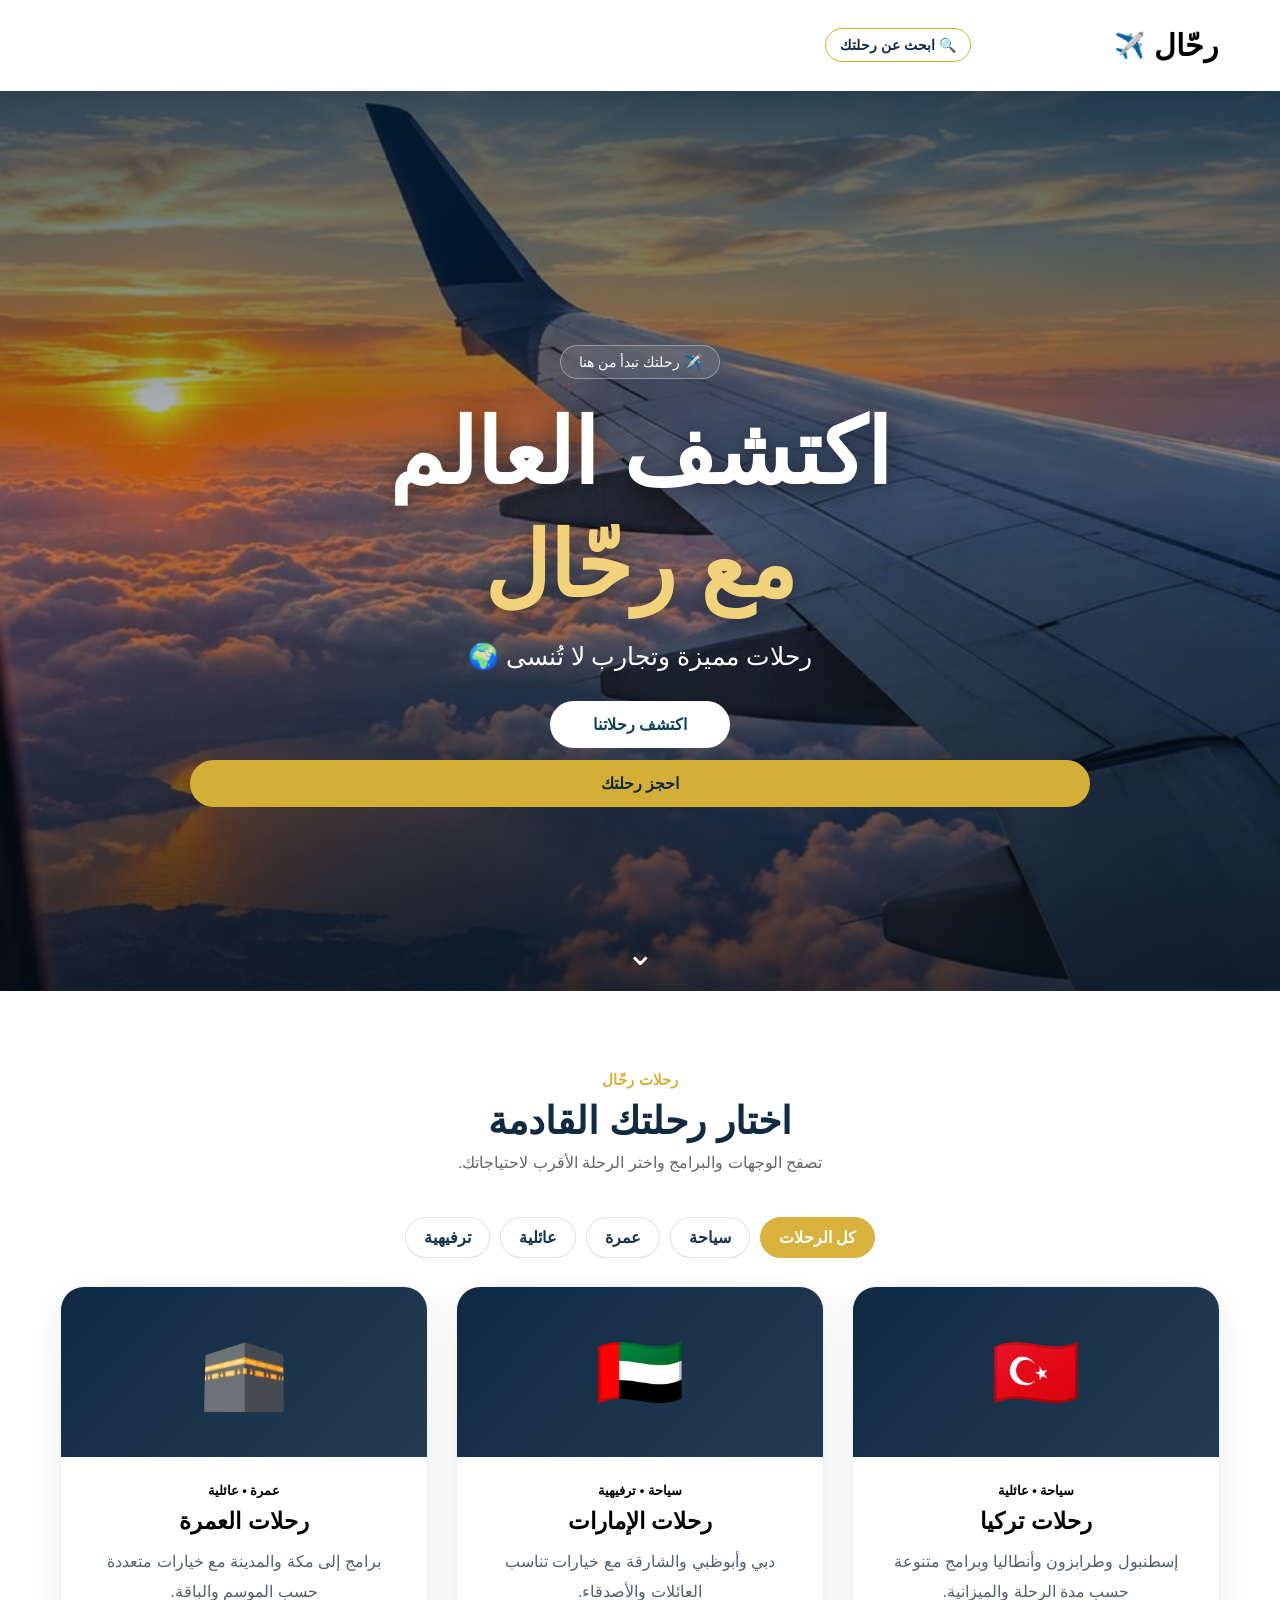
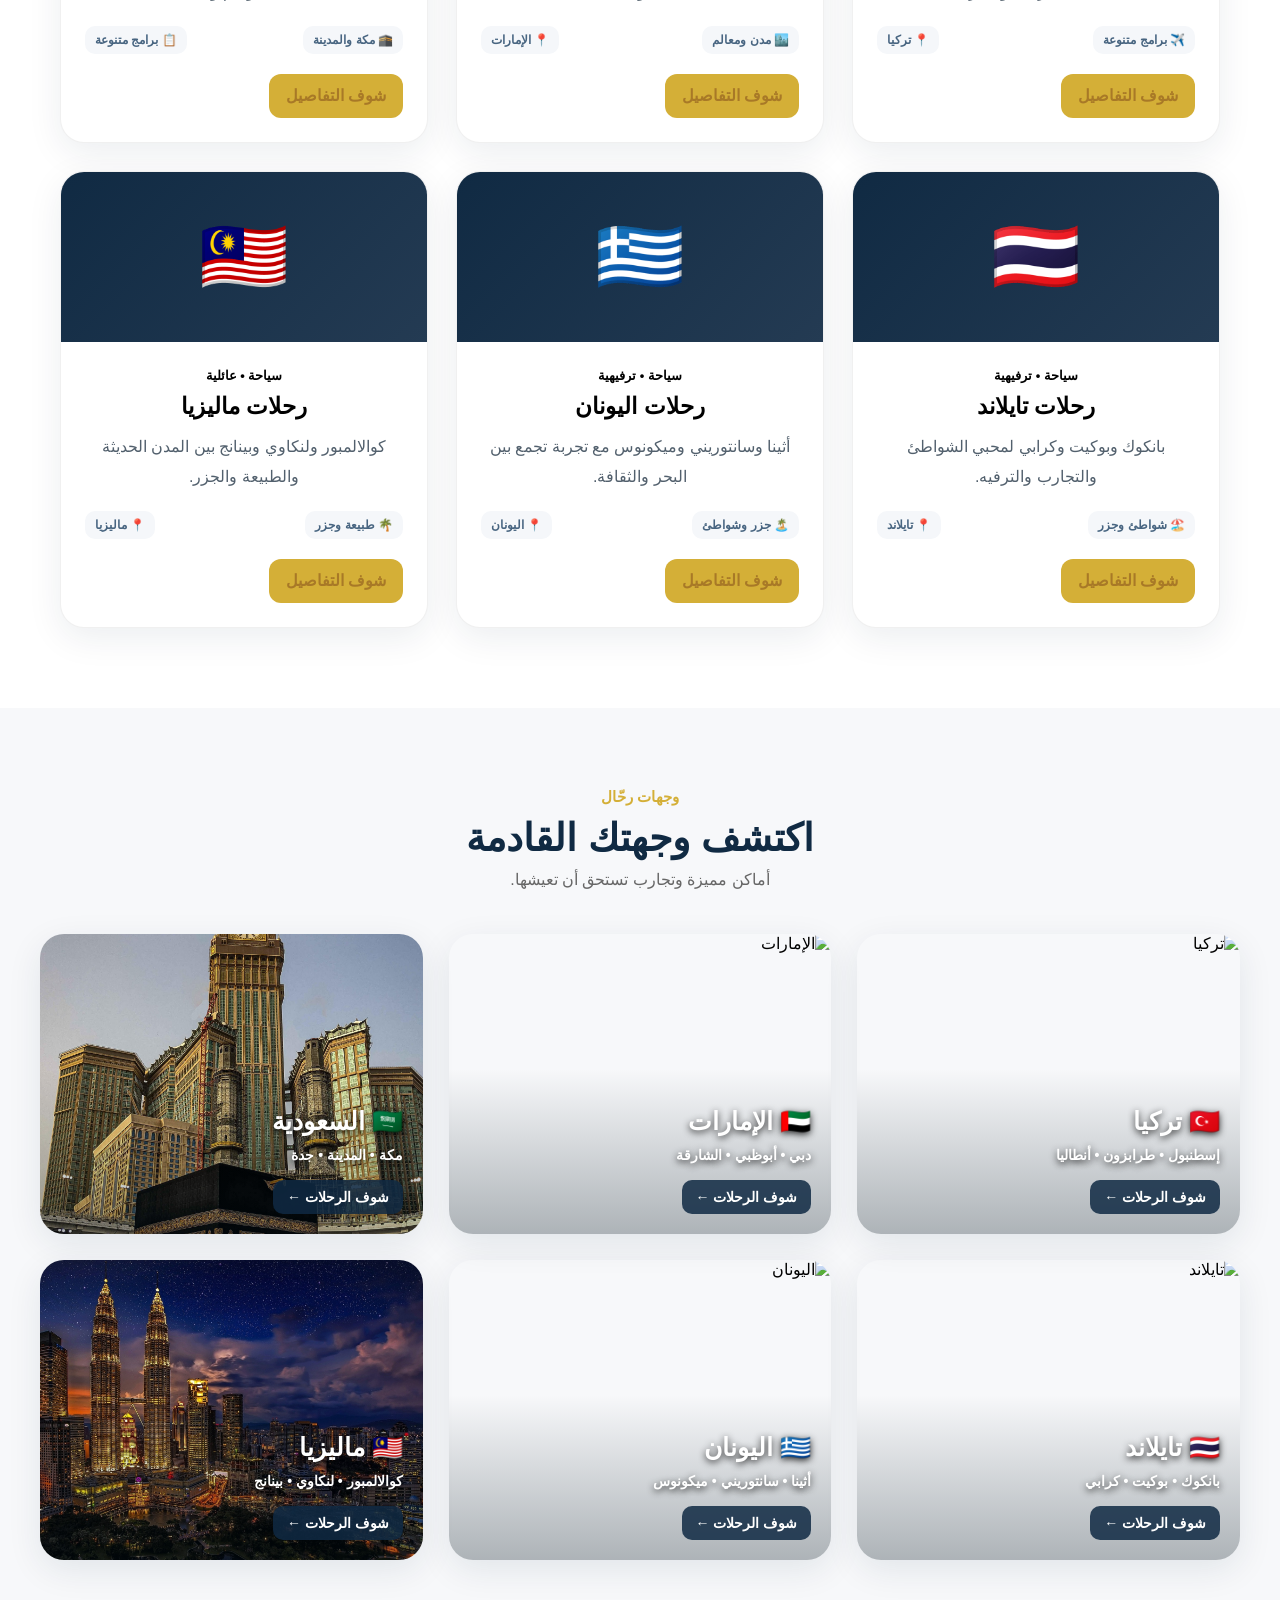
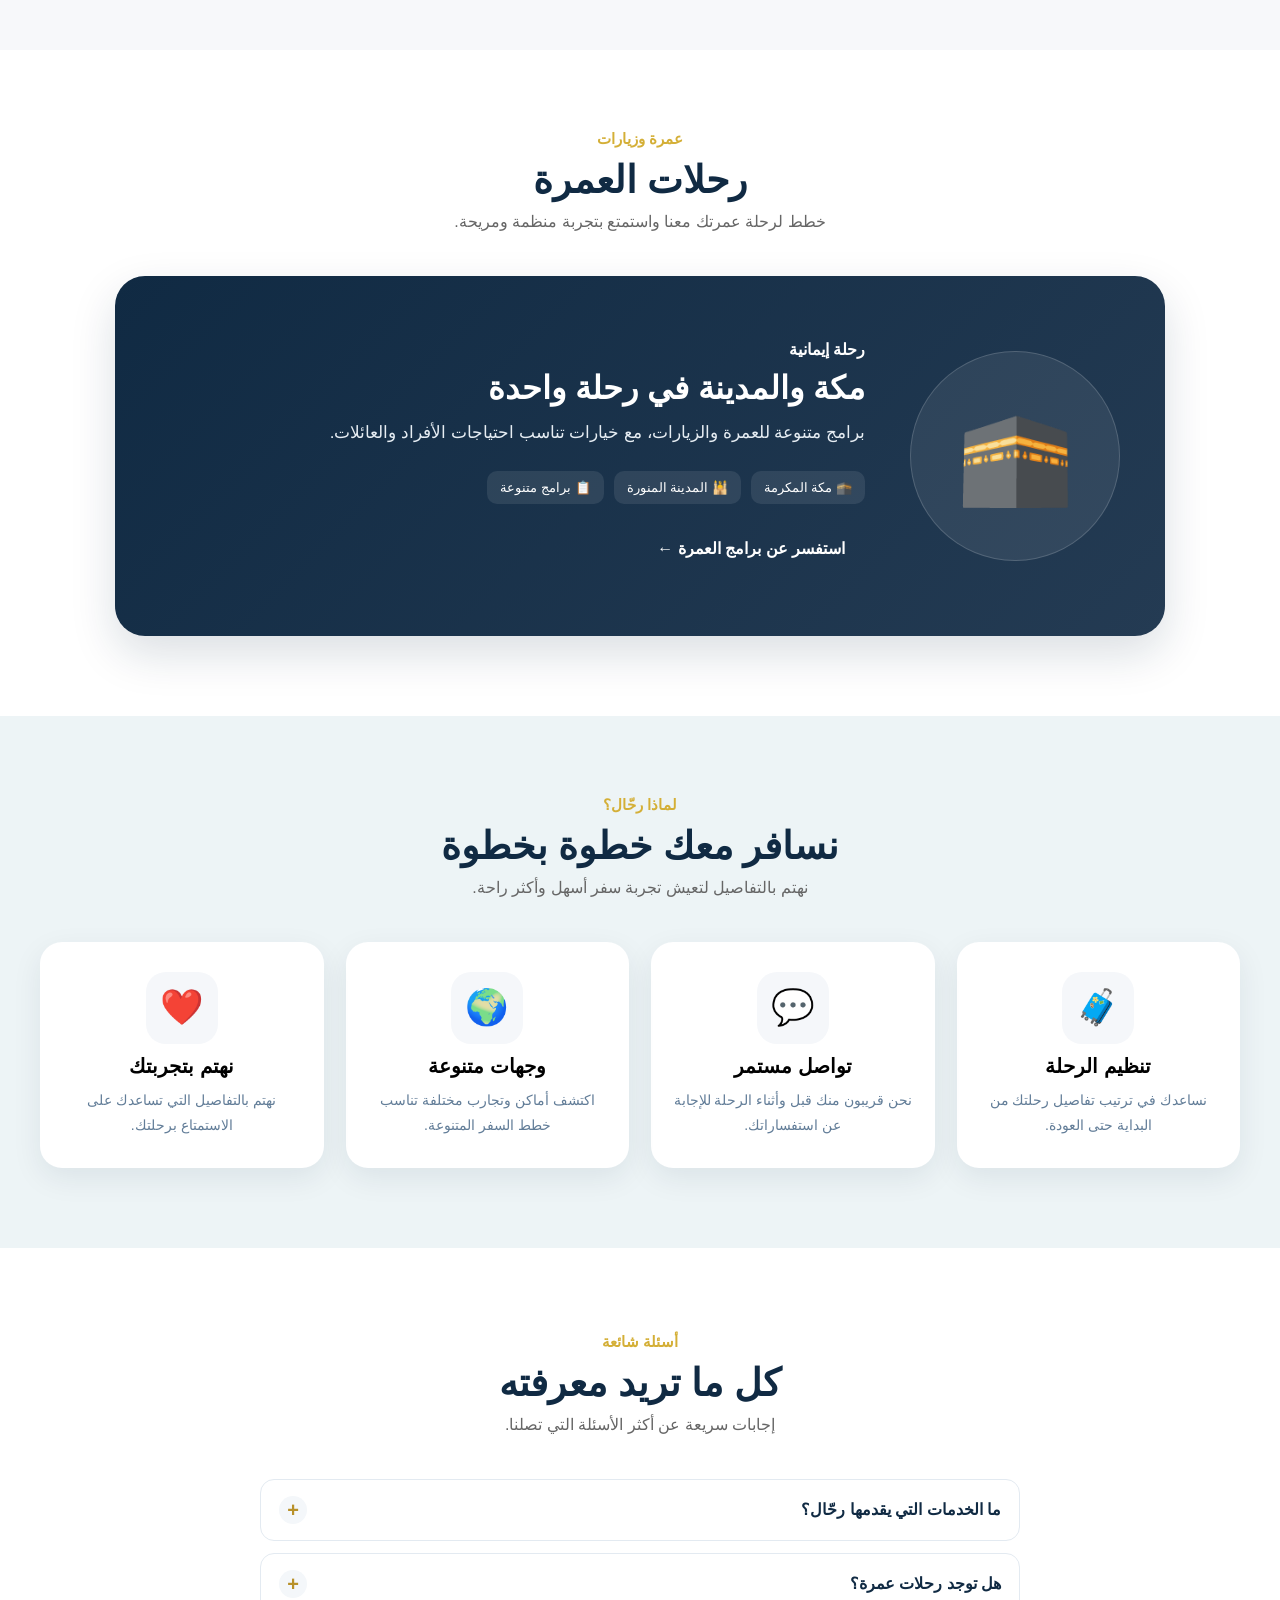
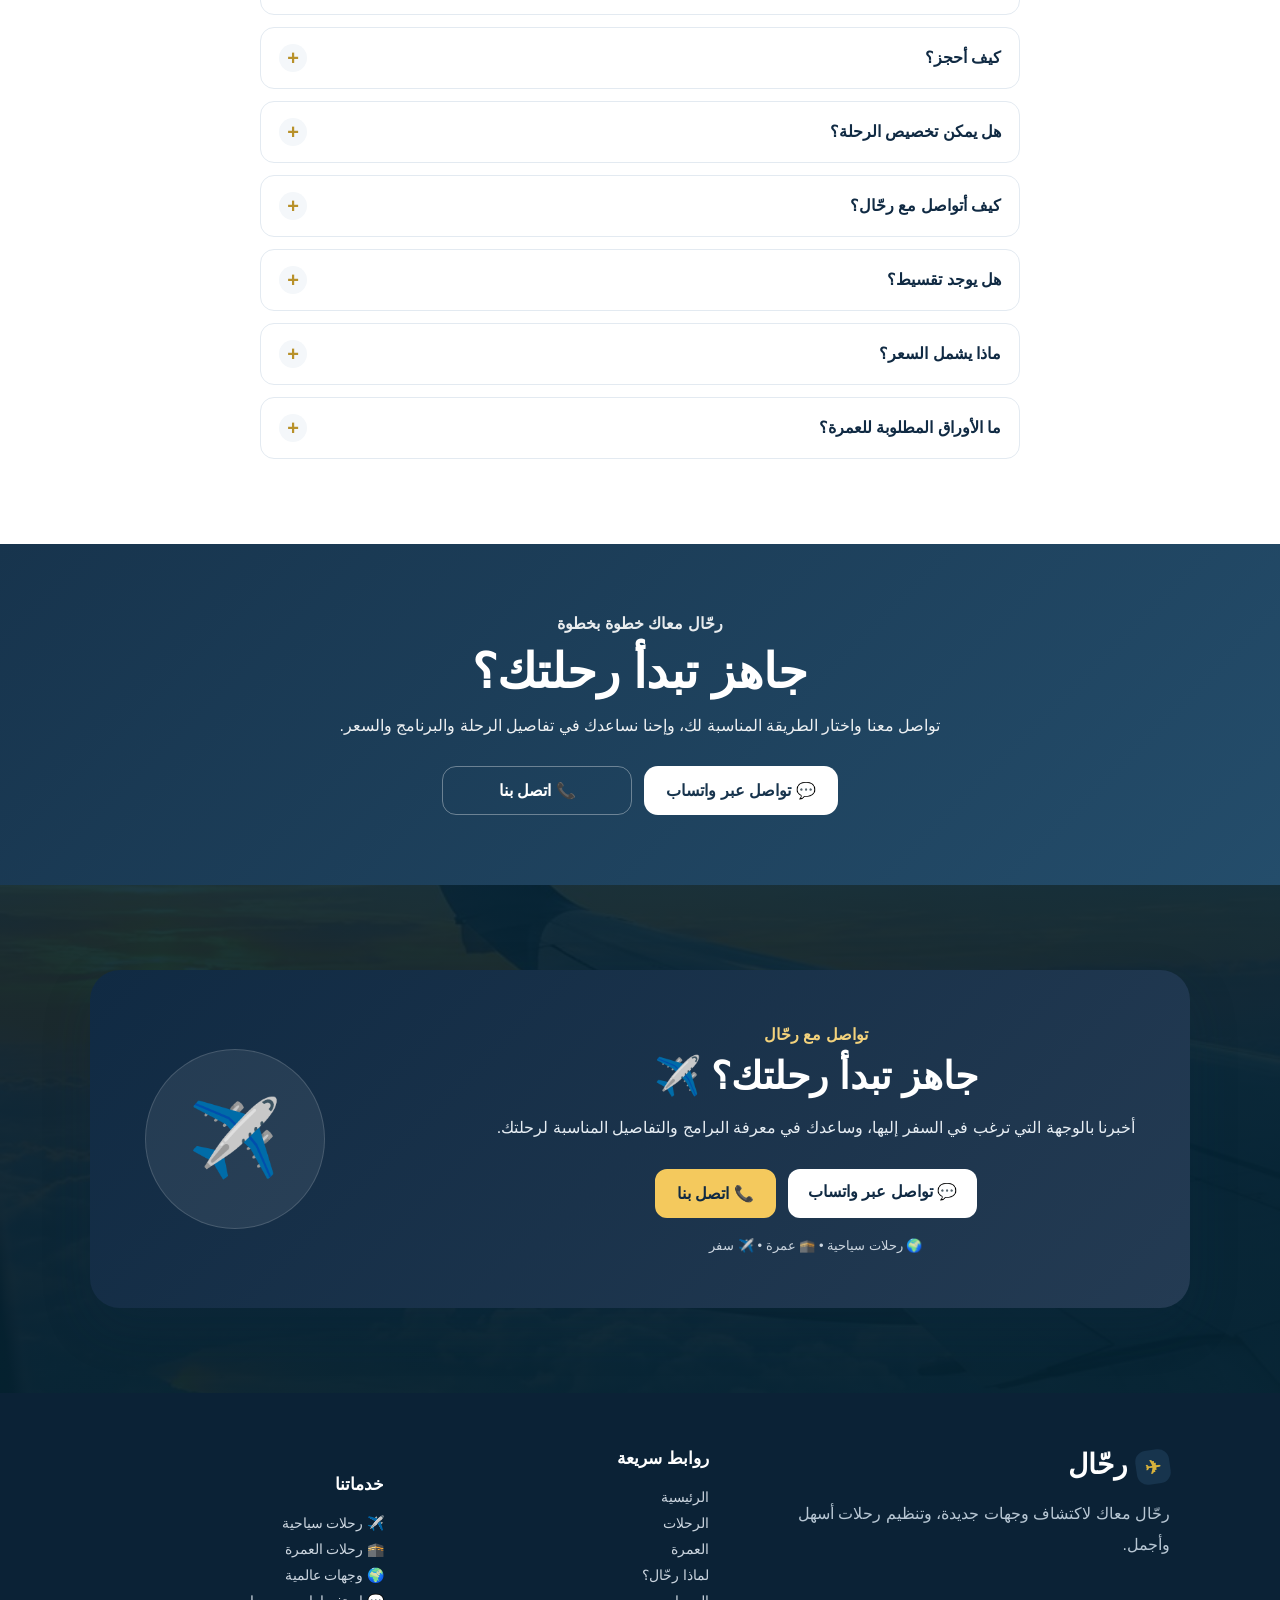
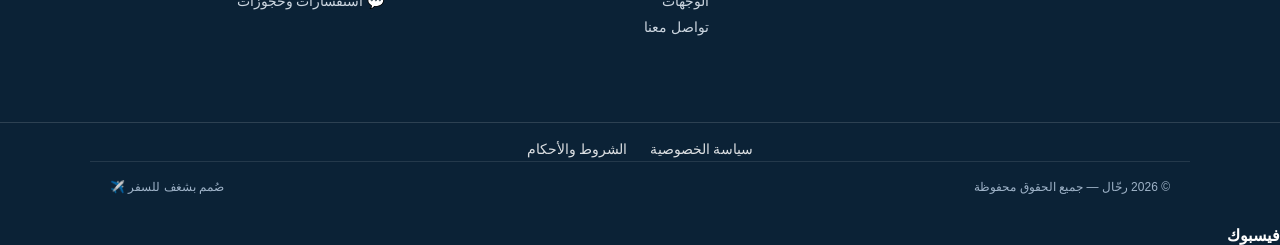
==== commit e1ae98a8: "Finalize search validation and ready trip flow" ====
--- a/index.html
+++ b/index.html
@@ -112,7 +112,7 @@
                 <input type="number" id="tsPeople" min="1" max="99" value="1" inputmode="numeric">
             </label>
         </div>
-        <button type="button" class="trip-search__btn" id="tsBtn">ابحث</button>
+        <button class="trip-search__btn" id="tsBtn" type="button">ابحث</button>
     </div>
 </section>
 
@@ -432,6 +432,29 @@
             <p>غالبًا جواز سفر ساري المفعول وصور شخصية، وقد تختلف المتطلبات حسب الجنسية والموسم. نوضح لك المطلوب بدقة عند التواصل.</p>
         </details>
     </div>
+</section>
+
+
+<section class="ready-trip" id="ready-trip">
+  <div class="ready-trip__inner">
+    <span>رحّال معاك خطوة بخطوة</span>
+    <h2>جاهز تبدأ رحلتك؟</h2>
+    <p>تواصل معنا واختار الطريقة المناسبة لك، وإحنا نساعدك في تفاصيل الرحلة والبرنامج والسعر.</p>
+
+    <div class="ready-trip__actions">
+      <a class="ready-trip__whatsapp"
+         href="https://wa.me/201019483858"
+         target="_blank"
+         rel="noopener">
+        💬 تواصل عبر واتساب
+      </a>
+
+      <a class="ready-trip__phone"
+         href="tel:+201117888955">
+        📞 اتصل بنا
+      </a>
+    </div>
+  </div>
 </section>
 
 <section class="cta contact-premium" id="contact">
@@ -700,7 +723,7 @@
 <script>
 /* TRIP_SEARCH */
 (function(){
-  var btn = document.getElementById("tsBtn");
+
   var destEl = document.getElementById("tsDest");
   var typeEl = document.getElementById("tsType");
   var d = document.getElementById("tsDate");
@@ -801,24 +824,7 @@
 </script>
 
 
-<script>
-/* SEARCH_TOP */
-(function(){
-  var pill = document.getElementById("searchPill");
-  var panel = document.getElementById("search");
-  var hdr = document.querySelector(".header");
-  if(!pill || !panel) return;
-  function openP(){ panel.style.top = (hdr ? hdr.offsetHeight : 70) + "px"; panel.classList.add("is-open"); }
-  function closeP(){ panel.classList.remove("is-open"); }
-  pill.addEventListener("click", function(){ panel.classList.contains("is-open") ? closeP() : openP(); });
-  document.addEventListener("click", function(e){
-    if(panel.classList.contains("is-open") && !panel.contains(e.target) && !pill.contains(e.target)) closeP();
-  });
-  var b = document.getElementById("tsBtn");
-  if(b) b.addEventListener("click", closeP);
-  document.addEventListener("keydown", function(e){ if(e.key === "Escape") closeP(); });
-})();
-</script>
+
 
 <div id="trip-details" class="dest-modal" hidden><div class="dest-modal__backdrop" onclick="closeTrip()"></div><div class="dest-modal__box"><button class="dest-modal__close" onclick="closeTrip()">×</button><span>رحّال للسفر والرحلات</span><h3 id="trip-title"></h3><p id="trip-desc"></p><div class="trip-meta"><span>💰 السعر: <b>استفسر عن السعر</b></span><span>📋 التفاصيل: حسب البرنامج</span></div><h4>ماذا تشمل الرحلة؟</h4><ul id="trip-list"></ul><a id="trip-wa" class="trip-book" target="_blank" rel="noopener">استفسر عبر واتساب</a></div></div><script>
 function showTrip(t){
@@ -899,57 +905,75 @@
 </script>
 
 
+
+
+
+
+
+
 <script>
-/* SEARCH_FINAL */
+/* RAHHAL_SEARCH_ONE_FINAL */
 (function(){
-  const btn = document.getElementById("tsBtn");
-  if(!btn) return;
+  var btn = document.getElementById("tsBtn");
+  var searchBox = document.querySelector(".trip-search");
+
+  if(!btn || !searchBox) return;
+
+  btn.type = "button";
 
   btn.addEventListener("click", function(e){
     e.preventDefault();
-
-    const search = document.getElementById("tripSearch") ||
-                   document.querySelector(".trip-search");
-
-    if(!search) return;
-
-    const selects = search.querySelectorAll("select");
-    let selected = false;
-
-    selects.forEach(function(select){
-      if(select.value && select.value.trim() !== "" &&
-         select.value !== "all" &&
-         select.value !== "اختر") {
-        selected = true;
+    e.stopImmediatePropagation();
+
+    var fields = searchBox.querySelectorAll("select, input");
+
+    var valid = true;
+
+    fields.forEach(function(field){
+      field.classList.remove("search-error");
+
+      if(field.required && !String(field.value || "").trim()){
+        field.classList.add("search-error");
+        valid = false;
       }
     });
 
     /*
-      لو مفيش أي اختيار:
-      لا انتقال، لا واتساب، لا رسالة.
+      لو فيه خانة ناقصة:
+      نوقف هنا نهائيًا.
+      لا واتساب.
+      لا صفحة خارجية.
+      لا انتقال.
     */
-    if(!selected) return;
-
-    const params = [];
-
-    selects.forEach(function(select){
-      if(select.value && select.value.trim() !== ""){
-        params.push(select.value.trim());
+    if(!valid){
+      var firstError = searchBox.querySelector(".search-error");
+
+      if(firstError){
+        firstError.scrollIntoView({
+          behavior:"smooth",
+          block:"center"
+        });
+        firstError.focus();
       }
-    });
-
-    const message =
-      "مرحبًا رحّال، أرغب في الاستفسار عن رحلة مناسبة لي." +
-      (params.length ? "\nاختياراتي: " + params.join(" - ") : "");
-
-    if(typeof RAHHAL_WHATSAPP !== "undefined" && RAHHAL_WHATSAPP){
-      window.open(
-        "https://wa.me/" + RAHHAL_WHATSAPP +
-        "?text=" + encodeURIComponent(message),
-        "_blank"
-      );
+
+      return false;
     }
-  });
+
+    /*
+      كل الخانات المطلوبة مكتملة:
+      نذهب إلى "جاهز تبدأ رحلتك؟"
+    */
+    var ready = document.getElementById("ready-trip");
+
+    if(ready){
+      ready.scrollIntoView({
+        behavior:"smooth",
+        block:"start"
+      });
+    }
+
+    return false;
+  }, true);
 })();
 </script>
 
--- a/style.css
+++ b/style.css
@@ -2374,3 +2374,86 @@
     border-radius:10px 10px 10px 3px;
   }
 }
+
+
+/* ===== FINAL SEARCH VALIDATION ===== */
+.trip-search select.search-error,
+.trip-search input.search-error{
+  border:2px solid #d93025 !important;
+  box-shadow:0 0 0 3px rgba(217,48,37,.10) !important;
+  background:#fff8f7 !important;
+}
+
+.ready-trip{
+  padding:70px 20px;
+  text-align:center;
+  background:linear-gradient(135deg,#17344d,#244d6b);
+  color:#fff;
+}
+
+.ready-trip__inner{
+  max-width:850px;
+  margin:auto;
+}
+
+.ready-trip__inner > span{
+  display:inline-block;
+  margin-bottom:10px;
+  font-weight:800;
+  opacity:.9;
+}
+
+.ready-trip__inner h2{
+  margin:0 0 12px;
+  font-size:clamp(30px,5vw,48px);
+  font-weight:950;
+}
+
+.ready-trip__inner p{
+  max-width:650px;
+  margin:0 auto 25px;
+  line-height:1.9;
+  opacity:.92;
+}
+
+.ready-trip__actions{
+  display:flex;
+  justify-content:center;
+  gap:12px;
+  flex-wrap:wrap;
+}
+
+.ready-trip__actions a{
+  display:inline-flex;
+  align-items:center;
+  justify-content:center;
+  min-width:190px;
+  padding:14px 22px;
+  border-radius:14px;
+  text-decoration:none;
+  font-weight:900;
+}
+
+.ready-trip__whatsapp{
+  background:#fff;
+  color:#17344d;
+}
+
+.ready-trip__phone{
+  border:1px solid rgba(255,255,255,.35);
+  color:#fff;
+}
+
+@media(max-width:600px){
+  .ready-trip{
+    padding:55px 16px;
+  }
+
+  .ready-trip__actions{
+    flex-direction:column;
+  }
+
+  .ready-trip__actions a{
+    width:100%;
+  }
+}
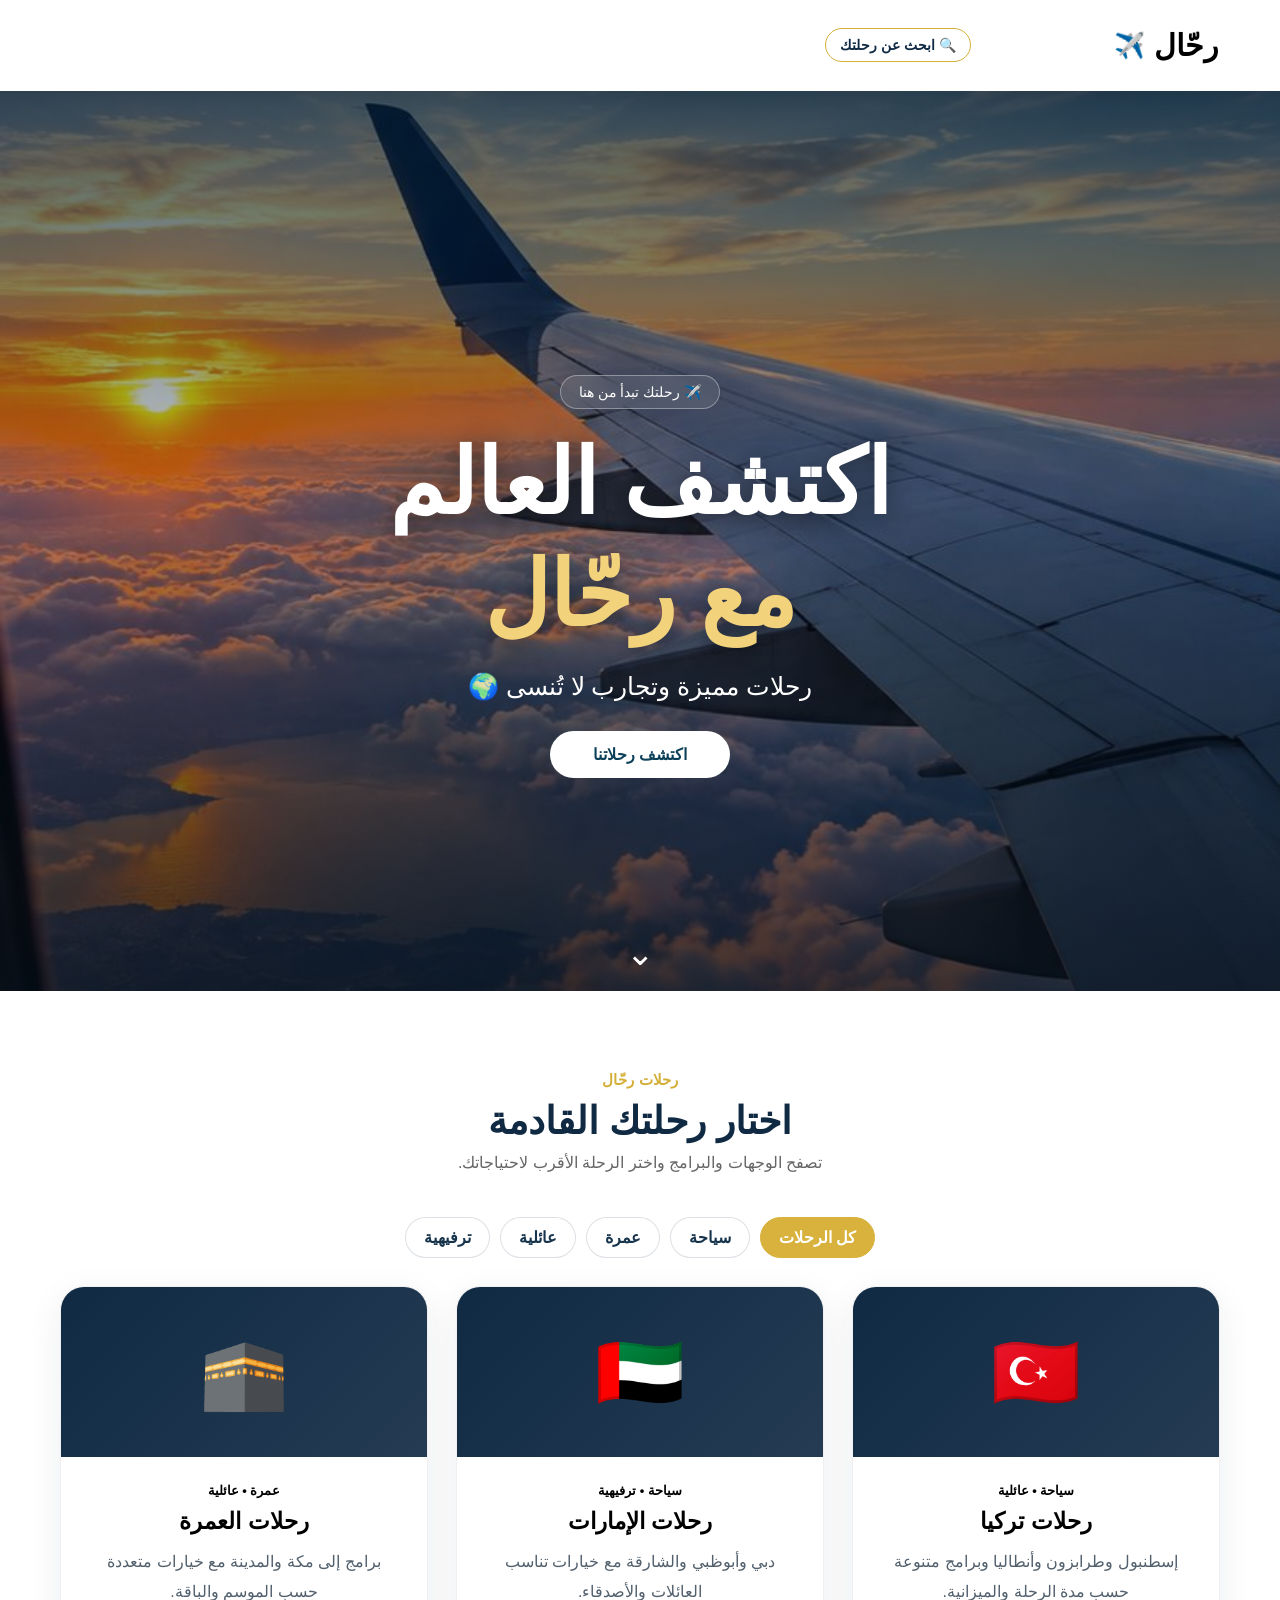
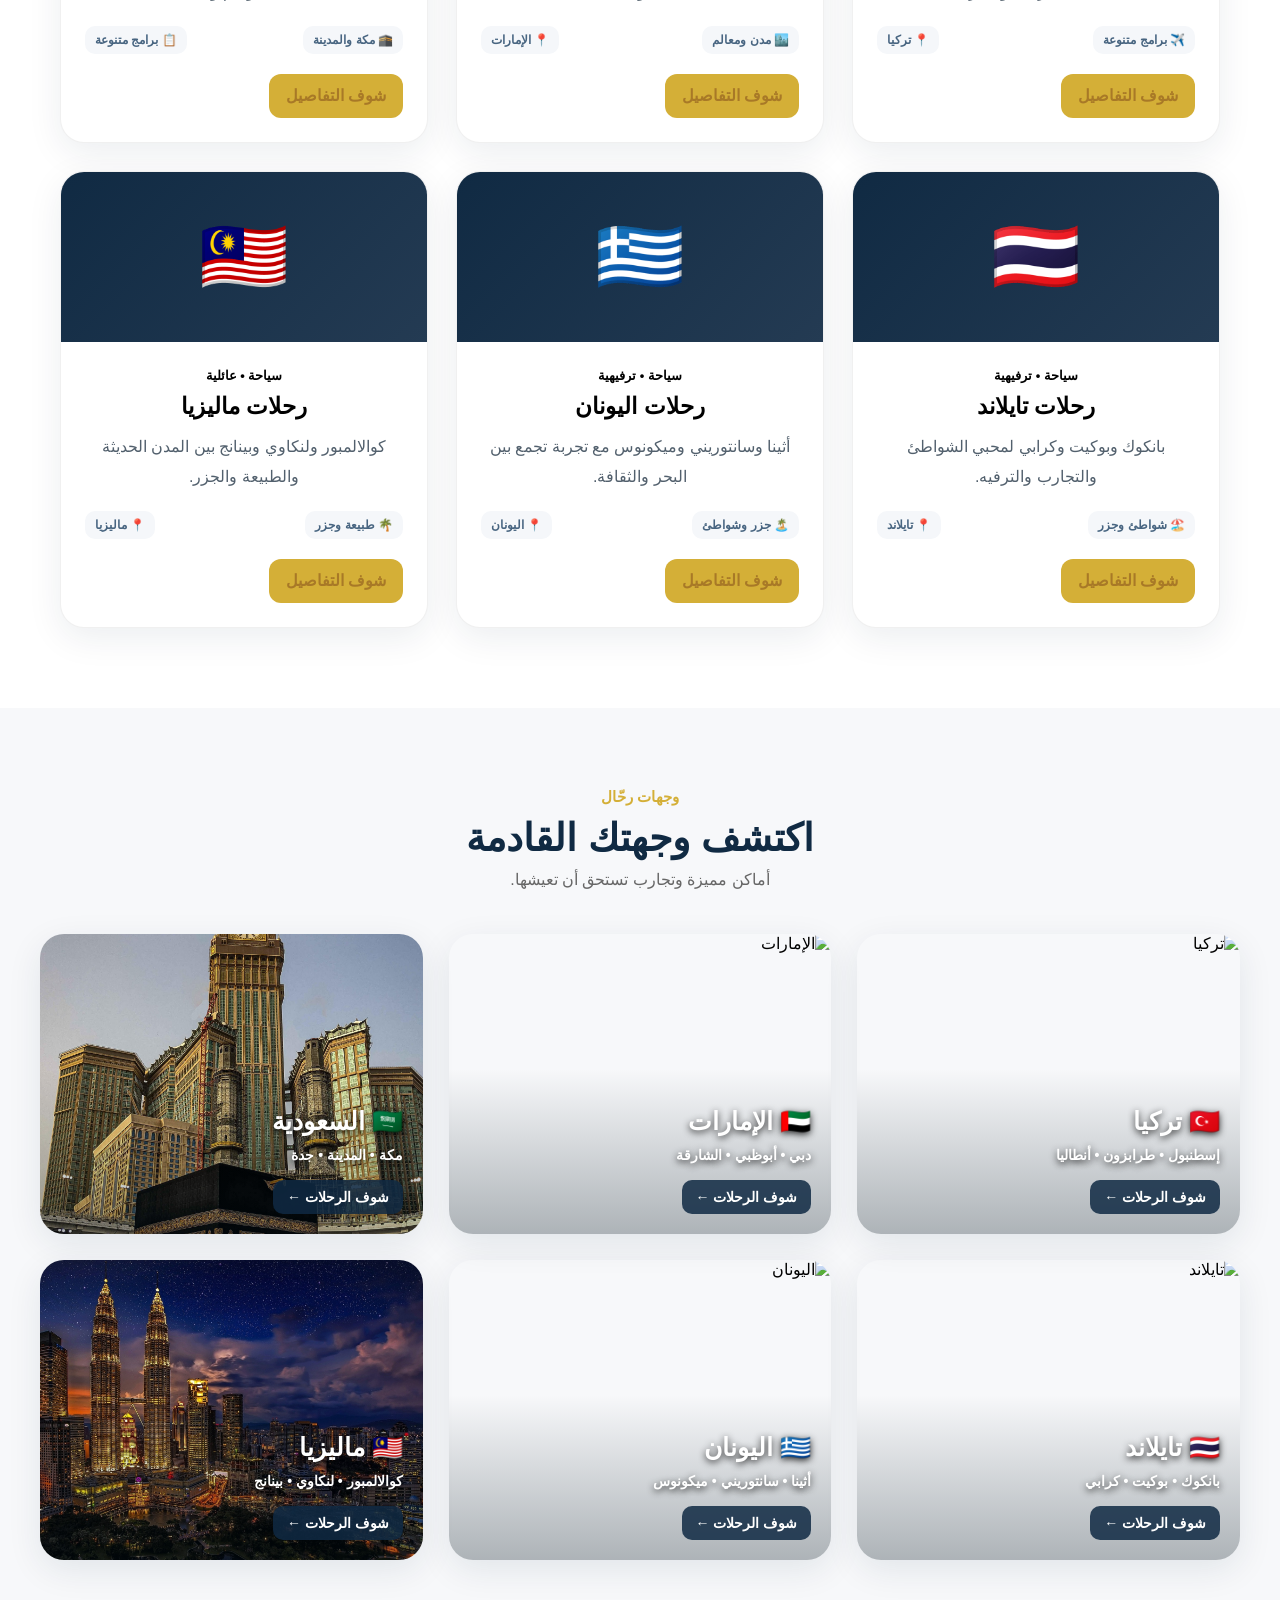
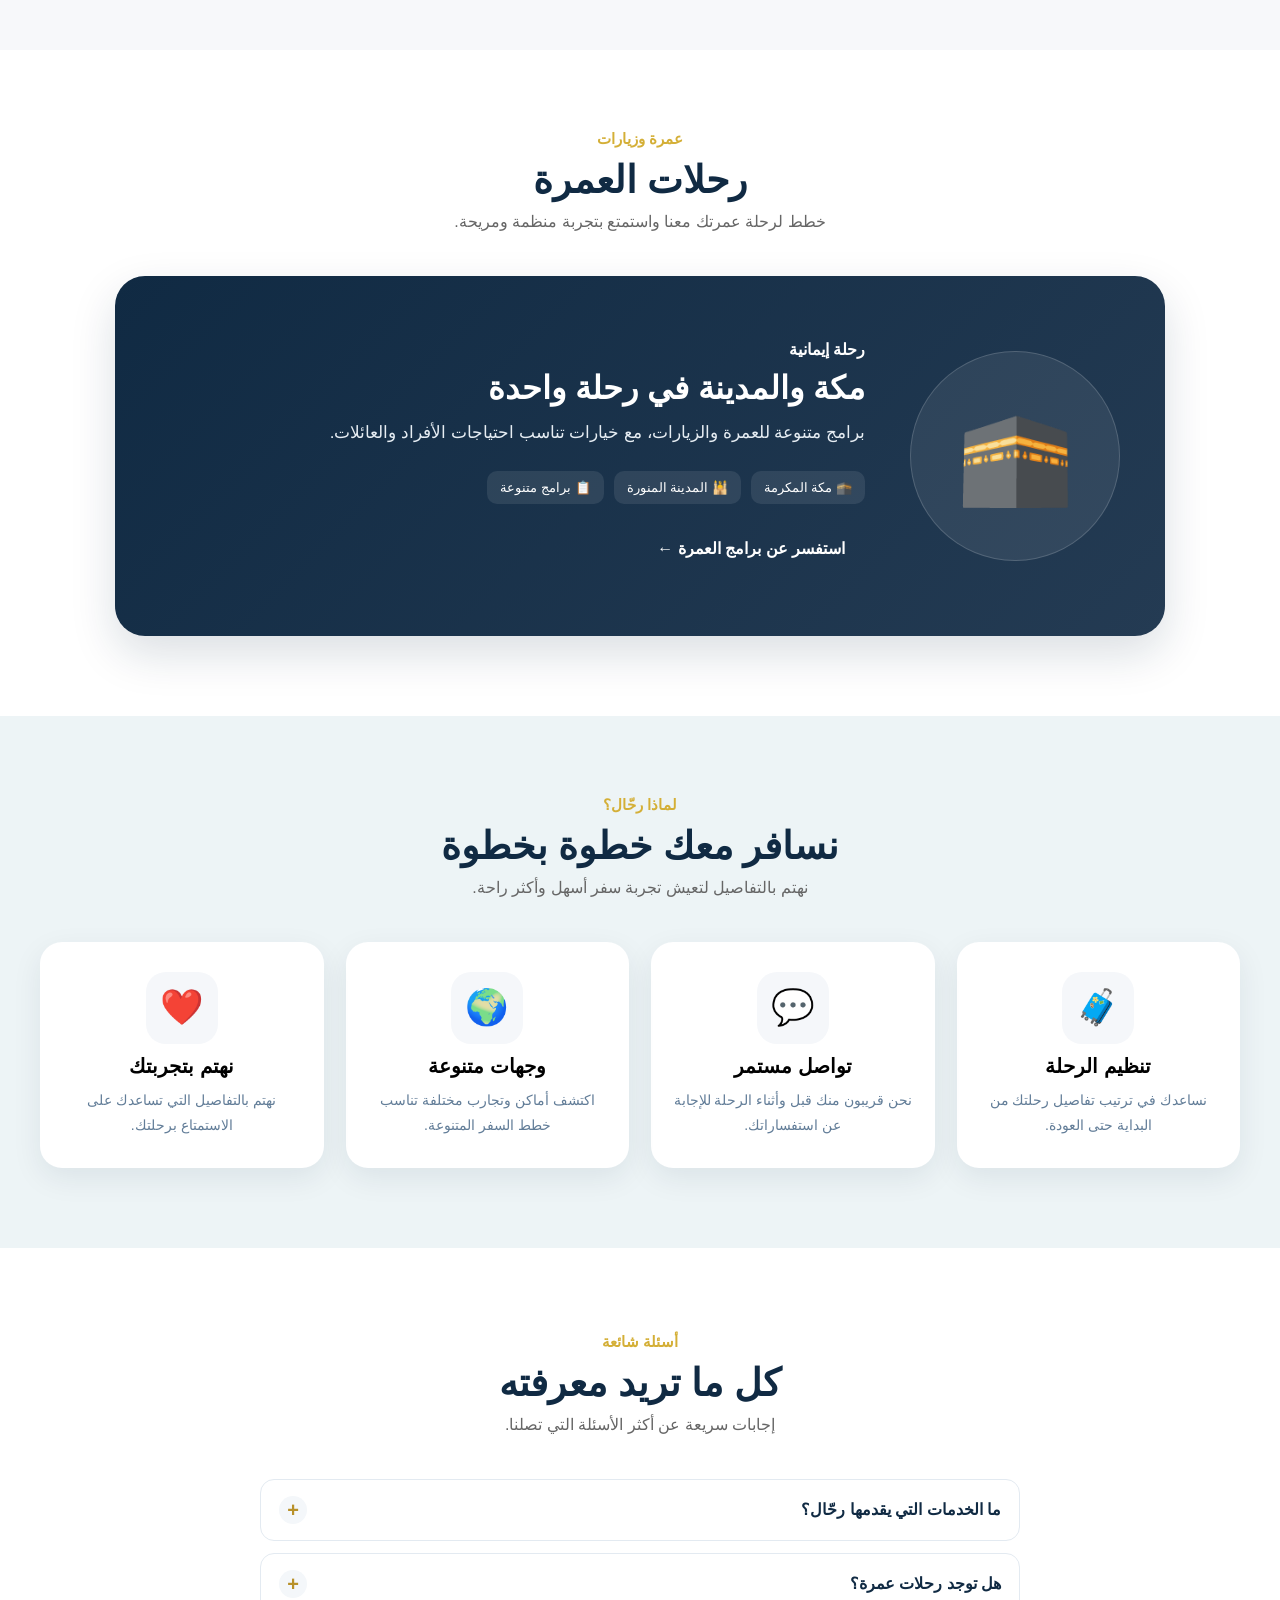
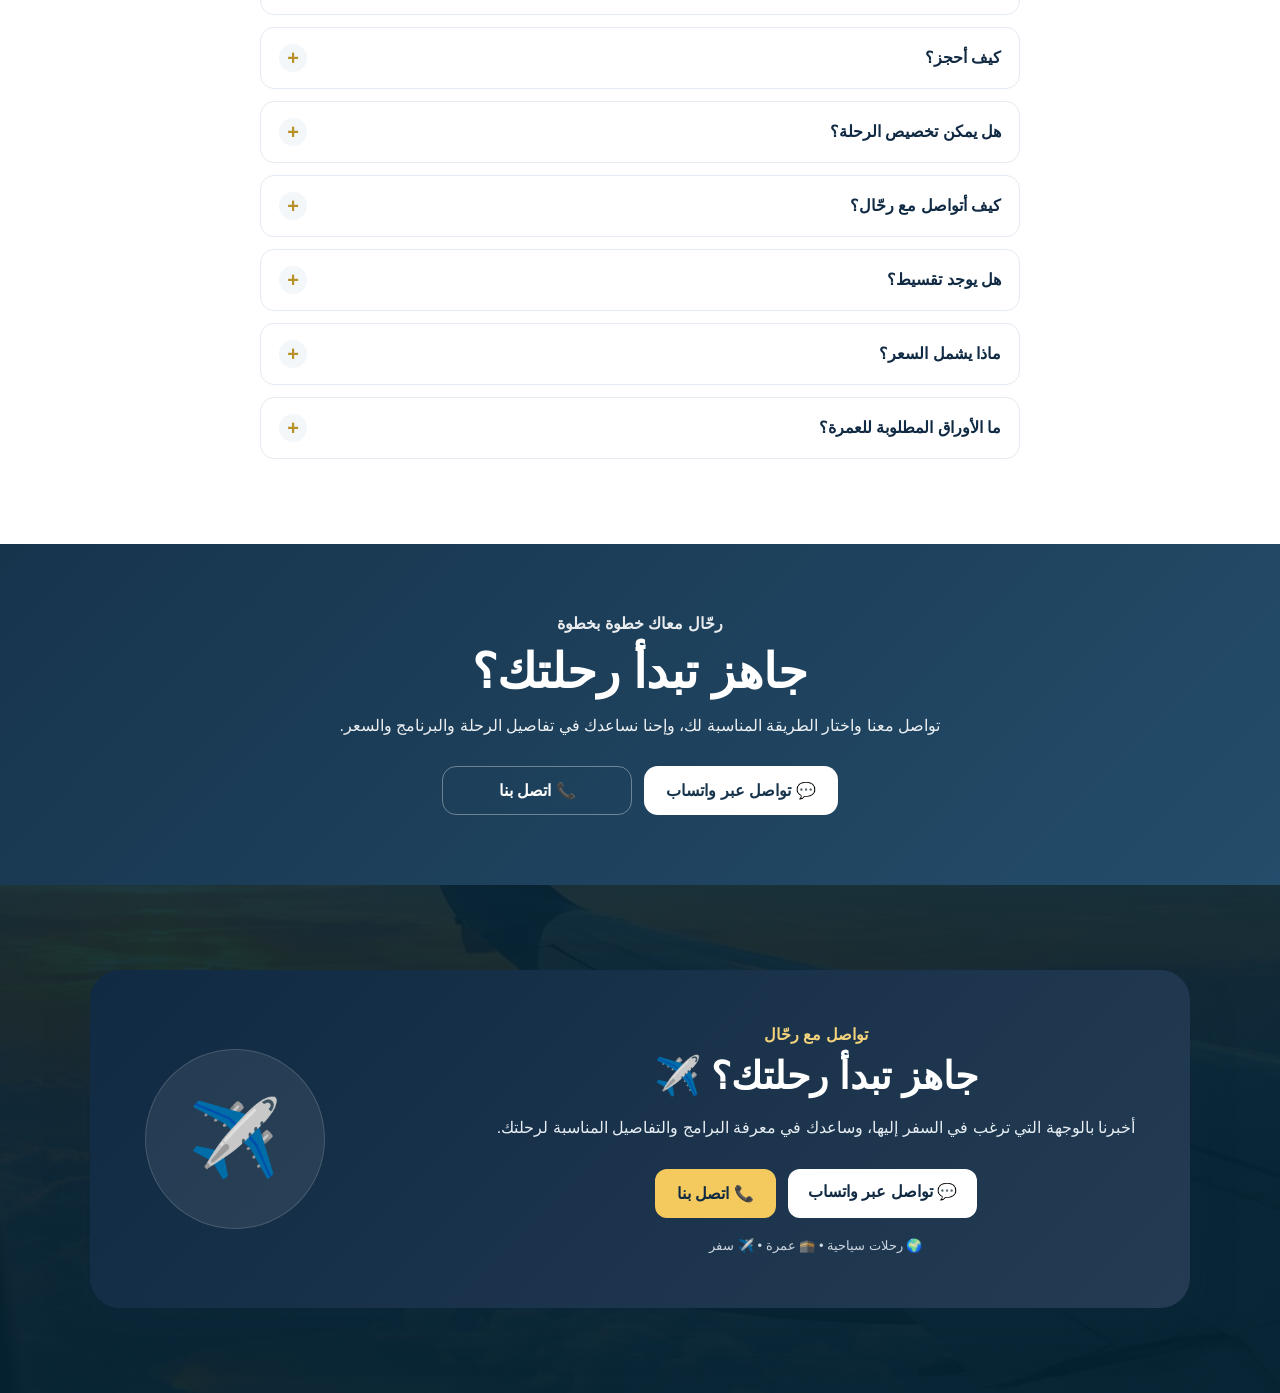
==== commit 6eae3392: "Fix trip search validation and contact navigation" ====
--- a/index.html
+++ b/index.html
@@ -94,11 +94,11 @@
         <p class="trip-search__title">🔍 ابحث عن رحلتك</p>
         <div class="trip-search__grid">
             <label>الوجهة
-                <input type="text" id="tsDest" list="tsDestList" placeholder="اكتب اسم الدولة" autocomplete="off">
+                <input type="text" id="tsDest" required required list="tsDestList" placeholder="اكتب اسم الدولة" autocomplete="off" required>
                 <datalist id="tsDestList"><option value="تركيا"><option value="الإمارات"><option value="السعودية"><option value="تايلاند"><option value="اليونان"><option value="ماليزيا"><option value="مصر"><option value="قطر"><option value="الكويت"><option value="البحرين"><option value="سلطنة عمان"><option value="الأردن"><option value="المغرب"><option value="تونس"><option value="لبنان"><option value="أذربيجان"><option value="جورجيا"><option value="ألبانيا"><option value="البوسنة والهرسك"><option value="إندونيسيا"><option value="المالديف"><option value="سريلانكا"><option value="سنغافورة"><option value="اليابان"><option value="كوريا الجنوبية"><option value="الصين"><option value="الهند"><option value="فيتنام"><option value="إيطاليا"><option value="فرنسا"><option value="إسبانيا"><option value="ألمانيا"><option value="سويسرا"><option value="النمسا"><option value="هولندا"><option value="بريطانيا"><option value="البرتغال"><option value="التشيك"><option value="المجر"><option value="روسيا"><option value="أمريكا"><option value="كندا"><option value="أستراليا"><option value="جنوب أفريقيا"><option value="كينيا"><option value="تنزانيا"><option value="موريشيوس"><option value="سيشل"><option value="البرازيل"></datalist>
             </label>
             <label>نوع الرحلة
-                <select id="tsType">
+                <select id="tsType" required required required>
                     <option value="">أي نوع</option>
                     <option>سياحة عالمية</option>
                     <option>عمرة وزيارات</option>
@@ -106,10 +106,10 @@
                 </select>
             </label>
             <label>تاريخ السفر
-                <input type="date" id="tsDate">
+                <input type="date" id="tsDate" required required>
             </label>
             <label>عدد الأشخاص
-                <input type="number" id="tsPeople" min="1" max="99" value="1" inputmode="numeric">
+                <input type="number" id="tsPeople" required min="1" max="99" inputmode="numeric" required>
             </label>
         </div>
         <button class="trip-search__btn" id="tsBtn" type="button">ابحث</button>
@@ -500,328 +500,7 @@
 </main>
 
 
-<script>
-const menuBtn = document.querySelector(".menu-btn");
-const nav = document.querySelector(".nav");
-
-menuBtn.addEventListener("click", () => {
-    nav.classList.toggle("active");
-});
-
-document.querySelectorAll(".nav a").forEach(link => {
-    link.addEventListener("click", () => {
-        nav.classList.remove("active");
-    });
-});
-</script>
-
-
-<footer class="site-footer">
-
-    <div class="footer-main">
-
-        <div class="footer-brand">
-            <a href="#home" class="footer-logo"><span class="brand-mark">✈</span> رحّال</a>
-            <p>
-                رحّال معاك لاكتشاف وجهات جديدة،
-                وتنظيم رحلات أسهل وأجمل.
-            </p>
-        </div>
-
-        <div class="footer-links">
-            <h3>روابط سريعة</h3>
-            <a href="#home">الرئيسية</a>
-            <a href="#trips">الرحلات</a>
-            <a href="#umrah">العمرة</a>
-            <a href="#features">لماذا رحّال؟</a>
-            <a href="#destinations">الوجهات</a>
-            <a href="#contact">تواصل معنا</a>
-        </div>
-
-        <div class="footer-links">
-            <h3>خدماتنا</h3>
-            <span>✈️ رحلات سياحية</span>
-            <span>🕋 رحلات العمرة</span>
-            <span>🌍 وجهات عالمية</span>
-            <span>💬 استفسارات وحجوزات</span>
-        </div>
-
-    </div>
-
-    <div class="footer-legal"><a href="privacy.html">سياسة الخصوصية</a><a href="terms.html">الشروط والأحكام</a></div>
-
-<div class="footer-bottom">
-        <span>© 2026 رحّال — جميع الحقوق محفوظة</span>
-        <span>صُمم بشغف للسفر ✈️</span>
-    </div>
-
-<div class="rahhal-facebook"><a href="https://www.facebook.com/share/1FTbsuUTFa/" target="_blank" rel="noopener" aria-label="رحّال على فيسبوك">فيسبوك</a></div>
-</footer>
-
-
-<div class="dest-modal" id="destModal" hidden>
-  <div class="dest-modal__backdrop" data-close></div>
-  <div class="dest-modal__box" role="dialog" aria-modal="true" aria-labelledby="destTitle">
-    <button class="dest-modal__close" data-close aria-label="إغلاق">×</button>
-    <h3 id="destTitle"></h3>
-    <p class="dest-modal__cities" id="destCities"></p>
-    <p id="destDesc"></p>
-    <ul class="dest-modal__facts">
-      <li><span>أفضل وقت للزيارة</span><strong id="destBest"></strong></li>
-      <li><span>نوع الرحلة</span><strong id="destType"></strong></li>
-    </ul>
-    <a class="dest-modal__book" id="destBook" href="#contact">احجز الآن</a>
-  </div>
-</div>
-<script>
-/* رقم واتساب بالصيغة الدولية بدون + وبدون مسافات، مثال: 201234567890 */
-const RAHHAL_WHATSAPP = "201019483858";
-const RAHHAL_PHONE = "201117888955";
-function waLink(msg){
-  return RAHHAL_WHATSAPP ? "https://wa.me/" + RAHHAL_WHATSAPP + "?text=" + encodeURIComponent(msg) : "#contact";
-}
-const DEST_INFO = {
-  "تركيا": {desc:"بين تاريخ إسطنبول وسواحل أنطاليا وطبيعة طرابزون الخضراء، وجهة تناسب العائلات والأصدقاء.", best:"الربيع والخريف (أبريل–يونيو وسبتمبر–أكتوبر)", type:"سياحة ثقافية وطبيعة وتسوق"},
-  "الإمارات": {desc:"دبي وأبوظبي والشارقة: ناطحات سحاب وشواطئ ومراكز تسوق وتجارب ثقافية في رحلة واحدة.", best:"من نوفمبر إلى مارس", type:"ترفيهية وتسوق وعائلية"},
-  "السعودية": {desc:"مكة والمدينة وجدة: رحلات عمرة وزيارات ببرامج مريحة تناسب الأفراد والعائلات.", best:"الشتاء عادةً أخف طقسًا، ومواعيد العمرة تتغير حسب الموسم", type:"عمرة وزيارات"},
-  "تايلاند": {desc:"بانكوك وبوكيت وكرابي: أسواق نابضة وشواطئ وجزر وأكل شوارع مميز.", best:"من نوفمبر إلى فبراير", type:"ترفيهية وشواطئ"},
-  "اليونان": {desc:"أثينا وسانتوريني وميكونوس: آثار عريقة وجزر بيضاء وغروب لا يُنسى.", best:"من مايو إلى أكتوبر", type:"ترفيهية وجزر وثقافة"},
-  "ماليزيا": {desc:"كوالالمبور ولنكاوي وبينانج: مدن حديثة وجزر وطبيعة استوائية.", best:"يختلف حسب الجزيرة، وغالبًا من ديسمبر إلى مارس", type:"ترفيهية وطبيعة وتسوق"}
-};
-(function(){
-  const modal = document.getElementById("destModal");
-  if(!modal) return;
-  const $ = function(id){ return document.getElementById(id); };
-  let lastFocus = null;
-  function openModal(card){
-    const h3 = card.querySelector("h3");
-    if(!h3) return;
-    const name = h3.textContent.replace(/[^\u0600-\u06FF\s]/g,"").trim();
-    const info = DEST_INFO[name];
-    if(!info) return;
-    const p = card.querySelector(".destination-info p");
-    $("destTitle").textContent = name;
-    $("destCities").textContent = p ? p.textContent : "";
-    $("destDesc").textContent = info.desc;
-    $("destBest").textContent = info.best;
-    $("destType").textContent = info.type;
-    const b = $("destBook");
-    b.href = waLink("مرحبًا رحّال، أرغب في الاستفسار عن رحلة إلى " + name);
-    if(RAHHAL_WHATSAPP){ b.target = "_blank"; b.rel = "noopener"; } else { b.removeAttribute("target"); }
-    lastFocus = document.activeElement;
-    modal.hidden = false;
-    document.body.classList.add("modal-open");
-    modal.querySelector(".dest-modal__close").focus();
-  }
-  function closeModal(){
-    modal.hidden = true;
-    document.body.classList.remove("modal-open");
-    if(lastFocus) lastFocus.focus();
-  }
-  document.querySelectorAll(".destination-card").forEach(function(card){
-    card.setAttribute("tabindex","0");
-    card.setAttribute("role","button");
-    card.addEventListener("click", function(e){ e.preventDefault(); openModal(card); });
-    card.addEventListener("keydown", function(e){
-      if(e.key === "Enter" || e.key === " "){ e.preventDefault(); openModal(card); }
-    });
-  });
-  modal.addEventListener("click", function(e){
-    if(e.target.hasAttribute("data-close")) closeModal();
-  });
-  $("destBook").addEventListener("click", function(){ if(!RAHHAL_PHONE) closeModal(); });
-  document.addEventListener("keydown", function(e){
-    if(e.key === "Escape" && !modal.hidden) closeModal();
-  });
-})();
-</script>
-
-
-<script>
-/* TRIP_ENHANCE */
-(function(){
-  document.querySelectorAll(".trip-card").forEach(function(card){
-    const content = card.querySelector(".trip-content");
-    const oldBtn = card.querySelector(".trip-btn");
-    const h3 = card.querySelector("h3");
-    if(!content || !oldBtn || !h3) return;
-    const actions = document.createElement("div");
-    actions.className = "trip-actions";
-    const book = document.createElement("a");
-    book.className = "trip-book";
-    book.textContent = "احجز الآن";
-    book.href = waLink("مرحبًا رحّال، أرغب في الاستفسار عن " + h3.textContent.trim());
-    if(RAHHAL_WHATSAPP){ book.target = "_blank"; book.rel = "noopener"; }
-    oldBtn.parentNode.insertBefore(actions, oldBtn);
-    actions.appendChild(book);
-    actions.appendChild(oldBtn);
-  });
-})();
-</script>
-
-
-<script>
-/* CONTACT_WIRE */
-(function(){
-  const wa = document.querySelector(".contact-buttons .whatsapp-btn");
-  const call = document.querySelector(".contact-buttons .call-btn");
-  if(RAHHAL_PHONE){
-    if(wa){ wa.href = waLink("مرحبًا رحّال، أرغب في الاستفسار عن رحلة"); wa.target = "_blank"; wa.rel = "noopener"; }
-    if(call){ call.href = "tel:+" + RAHHAL_PHONE; }
-  } else {
-    [wa, call].forEach(function(b){
-      if(b){ b.classList.add("is-disabled"); b.removeAttribute("href"); b.setAttribute("aria-disabled","true"); }
-    });
-  }
-})();
-</script>
-
-
-<script>
-/* HERO_CTA */
-(function(){
-  const box = document.querySelector(".hero-buttons");
-  if(!box) return;
-  const row = document.createElement("div");
-  row.className = "hero-extra";
-  const book = document.createElement("a");
-  book.className = "hero-book";
-  book.textContent = "احجز رحلتك";
-  book.href = waLink("مرحبًا رحّال، أرغب في حجز رحلة");
-  const wa = document.createElement("a");
-  wa.className = "hero-wa";
-  wa.textContent = "💬 واتساب";
-  if(RAHHAL_PHONE){
-    wa.href = waLink("السلام عليكم، أريد الاستفسار عن رحلة");
-    [book, wa].forEach(function(a){ a.target = "_blank"; a.rel = "noopener"; });
-  } else {
-    wa.classList.add("is-disabled");
-    wa.setAttribute("aria-disabled","true");
-  }
-  row.appendChild(book);
-  row.appendChild(wa);
-  box.parentNode.insertBefore(row, box.nextSibling);
-})();
-</script>
-
-
-<script>
-/* MENU_OUTSIDE */
-(function(){
-  var btn = document.querySelector(".menu-btn");
-  var navEl = document.querySelector(".nav");
-  if(!btn || !navEl) return;
-  document.addEventListener("click", function(e){
-    if(navEl.classList.contains("active") && !navEl.contains(e.target) && !btn.contains(e.target)){
-      navEl.classList.remove("active");
-    }
-  });
-})();
-</script>
-
-
-<script>
-/* TRIP_SEARCH */
-(function(){
-
-  var destEl = document.getElementById("tsDest");
-  var typeEl = document.getElementById("tsType");
-  var d = document.getElementById("tsDate");
-  if(!btn || !destEl || !typeEl || !d) return;
-  var t = new Date();
-  d.min = t.getFullYear() + "-" + String(t.getMonth()+1).padStart(2,"0") + "-" + String(t.getDate()).padStart(2,"0");
-
-  var countries = [];
-  document.querySelectorAll("#tsDestList option").forEach(function(o){ countries.push(o.value); });
-  destEl.removeAttribute("list");
-
-  var box = document.createElement("div");
-  box.className = "ts-suggest";
-  box.hidden = true;
-  destEl.parentNode.appendChild(box);
-
-  function norm(x){
-    return x.replace(/[أإآ]/g, "ا").trim();
-  }
-  function showSuggest(){
-    var q = norm(destEl.value);
-    box.innerHTML = "";
-    if(!q){ box.hidden = true; return; }
-    var starts = countries.filter(function(c){ return norm(c).indexOf(q) === 0; });
-    var has = countries.filter(function(c){ return norm(c).indexOf(q) > 0; });
-    var list = starts.concat(has).slice(0, 8);
-    if(!list.length){ box.hidden = true; return; }
-    list.forEach(function(c){
-      var b = document.createElement("button");
-      b.type = "button";
-      b.textContent = c;
-      b.addEventListener("mousedown", function(e){ e.preventDefault(); });
-      b.addEventListener("click", function(){
-        destEl.value = c;
-        box.hidden = true;
-        fillTypes();
-      });
-      box.appendChild(b);
-    });
-    box.hidden = false;
-  }
-
-  var GROUPS = [
-    ["رحلات سياحية", ["سياحة عالمية","رحلات ترفيهية","شهر العسل","رحلات جماعية"]],
-    ["أغراض أخرى", ["سفر عمل","دراسة وتعليم","سياحة علاجية"]]
-  ];
-  function fillTypes(){
-    var keep = typeEl.value;
-    typeEl.innerHTML = "";
-    var first = document.createElement("option");
-    first.value = "";
-    first.textContent = "أي نوع";
-    typeEl.appendChild(first);
-    var groups = GROUPS.slice();
-    if(norm(destEl.value) === "السعودية"){
-      groups = [["رحلات دينية", ["عمرة وحج"]]].concat(groups);
-    }
-    groups.forEach(function(g){
-      var og = document.createElement("optgroup");
-      og.label = g[0];
-      g[1].forEach(function(x){
-        var o = document.createElement("option");
-        o.textContent = x;
-        og.appendChild(o);
-      });
-      typeEl.appendChild(og);
-    });
-    typeEl.value = keep;
-  }
-  fillTypes();
-
-  destEl.addEventListener("input", function(){ showSuggest(); fillTypes(); });
-  destEl.addEventListener("focus", showSuggest);
-  document.addEventListener("click", function(e){
-    if(!box.contains(e.target) && e.target !== destEl){ box.hidden = true; }
-  });
-
-  btn.addEventListener("click", function(){
-    var dest = destEl.value.trim();
-    var type = typeEl.value;
-    var people = document.getElementById("tsPeople").value || "1";
-    box.hidden = true;
-    if(RAHHAL_PHONE){
-      var msg = "السلام عليكم، أريد الاستفسار عن رحلة";
-      if(dest) msg += " إلى " + dest;
-      if(type) msg += "، نوع الرحلة: " + type;
-      if(d.value) msg += "، تاريخ السفر: " + d.value;
-      msg += "، عدد الأشخاص: " + people;
-      window.open(waLink(msg), "_blank", "noopener");
-      return;
-    }
-    setTimeout(function(){
-      var target = document.querySelector(".contact-buttons") || document.getElementById("contact");
-      if(target) target.scrollIntoView({behavior:"smooth", block:"center"});
-    }, 80);
-  });
-})();
-</script>
+
 
 
 
@@ -911,69 +590,91 @@
 
 
 
+
+
+
+
+
+
+
+
+
 <script>
-/* RAHHAL_SEARCH_ONE_FINAL */
-(function(){
-  var btn = document.getElementById("tsBtn");
-  var searchBox = document.querySelector(".trip-search");
-
-  if(!btn || !searchBox) return;
-
-  btn.type = "button";
-
-  btn.addEventListener("click", function(e){
-    e.preventDefault();
-    e.stopImmediatePropagation();
-
-    var fields = searchBox.querySelectorAll("select, input");
-
-    var valid = true;
-
-    fields.forEach(function(field){
-      field.classList.remove("search-error");
-
-      if(field.required && !String(field.value || "").trim()){
-        field.classList.add("search-error");
-        valid = false;
-      }
+(function () {
+    const btn = document.getElementById("tsBtn");
+    const search = document.querySelector(".trip-search");
+
+    if (!btn || !search) return;
+
+    const destination = document.getElementById("tsDest");
+    const type = document.getElementById("tsType");
+    const date = document.getElementById("tsDate");
+    const people = document.getElementById("tsPeople");
+
+    const fields = [destination, type, date, people];
+
+    fields.forEach(function(field) {
+        if (!field) return;
+
+        field.addEventListener("input", function() {
+            if (field.value.trim()) {
+                field.classList.remove("search-error");
+            }
+        });
+
+        field.addEventListener("change", function() {
+            if (field.value.trim()) {
+                field.classList.remove("search-error");
+            }
+        });
     });
 
-    /*
-      لو فيه خانة ناقصة:
-      نوقف هنا نهائيًا.
-      لا واتساب.
-      لا صفحة خارجية.
-      لا انتقال.
-    */
-    if(!valid){
-      var firstError = searchBox.querySelector(".search-error");
-
-      if(firstError){
-        firstError.scrollIntoView({
-          behavior:"smooth",
-          block:"center"
+    btn.onclick = function(e) {
+        e.preventDefault();
+        e.stopPropagation();
+
+        let valid = true;
+        let firstError = null;
+
+        fields.forEach(function(field) {
+            if (!field) return;
+
+            field.classList.remove("search-error");
+
+            if (!field.value.trim()) {
+                field.classList.add("search-error");
+                valid = false;
+
+                if (!firstError) {
+                    firstError = field;
+                }
+            }
         });
-        firstError.focus();
-      }
-
-      return false;
-    }
-
-    /*
-      كل الخانات المطلوبة مكتملة:
-      نذهب إلى "جاهز تبدأ رحلتك؟"
-    */
-    var ready = document.getElementById("ready-trip");
-
-    if(ready){
-      ready.scrollIntoView({
-        behavior:"smooth",
-        block:"start"
-      });
-    }
-
-    return false;
-  }, true);
+
+        if (!valid) {
+            if (firstError) {
+                firstError.focus();
+            }
+            return false;
+        }
+
+        // كل الخانات مكتملة:
+        // لا واتساب
+        // لا صفحة خارجية
+        // فقط الانتقال لقسم التواصل
+        search.style.display = "none";
+
+        const contact = document.getElementById("contact");
+
+        if (contact) {
+            contact.scrollIntoView({
+                behavior: "smooth",
+                block: "start"
+            });
+        }
+
+        return false;
+    };
 })();
 </script>
 
--- a/style.css
+++ b/style.css
@@ -2457,3 +2457,30 @@
     width:100%;
   }
 }
+
+
+
+
+
+/* RAHHAL SEARCH CLEAN FINAL */
+
+.trip-search input.search-required-error,
+.trip-search select.search-required-error {
+    border: 3px solid #d93025 !important;
+    background: #fff7f7 !important;
+    box-shadow: 0 0 0 3px rgba(217, 48, 37, 0.12) !important;
+    outline: none !important;
+}
+
+.trip-search.search-success-hidden {
+    display: none !important;
+}
+
+
+/* SEARCH_ERROR_FINAL */
+.trip-search input.search-error,
+.trip-search select.search-error {
+    border: 3px solid #e53935 !important;
+    box-shadow: 0 0 0 3px rgba(229,57,53,.15) !important;
+    background: #fff5f5 !important;
+}
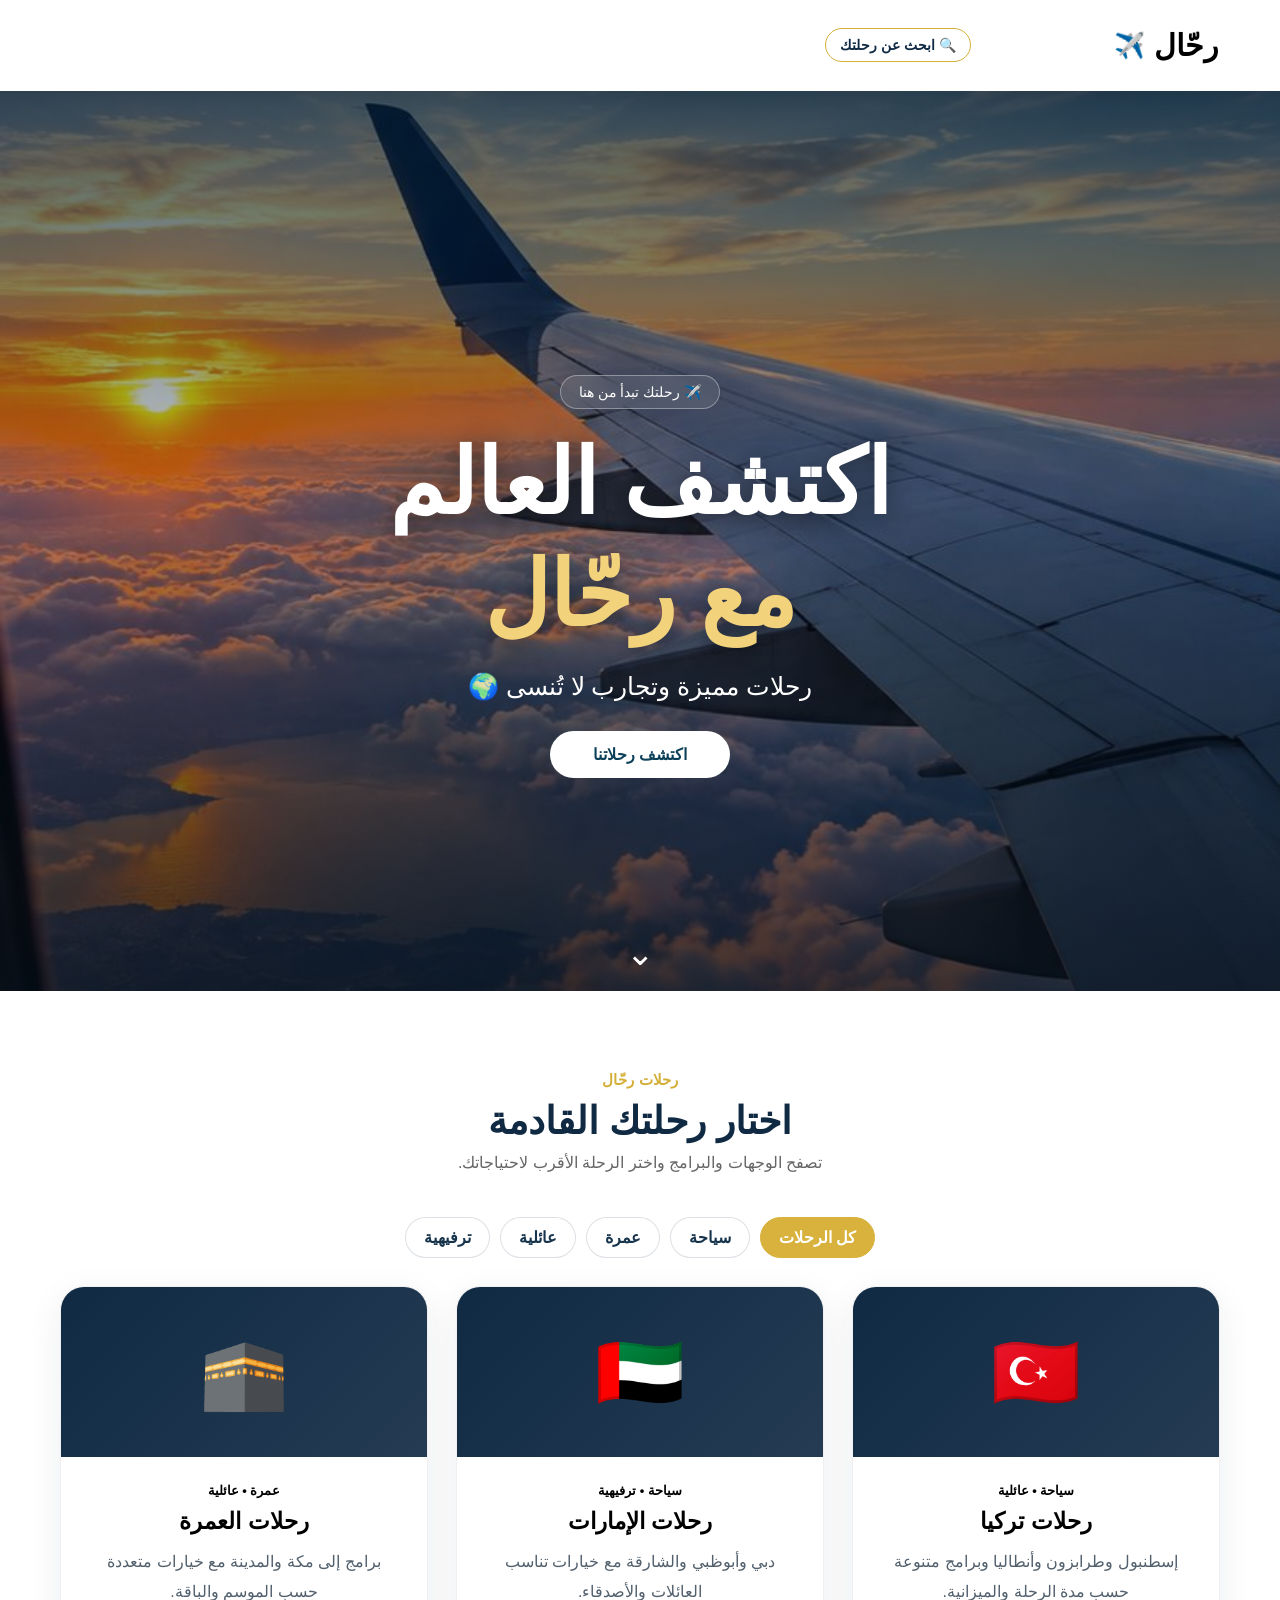
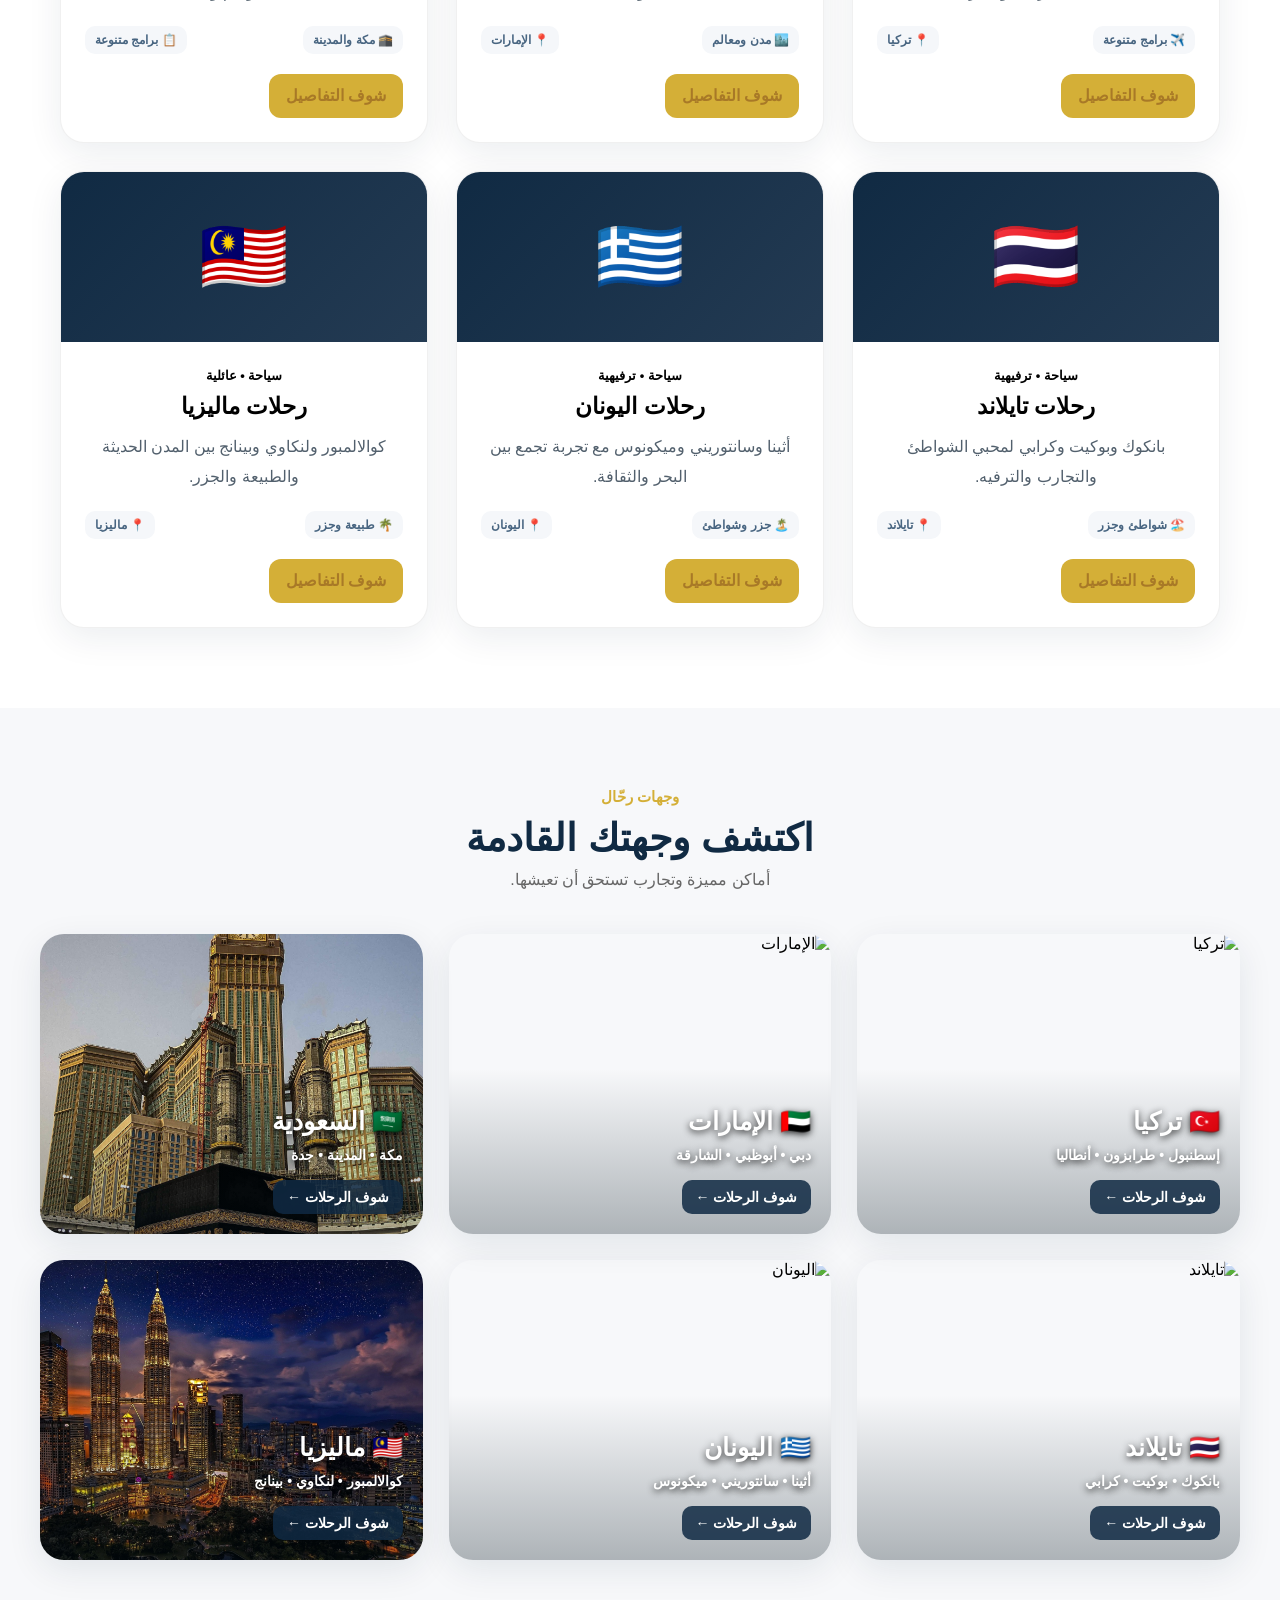
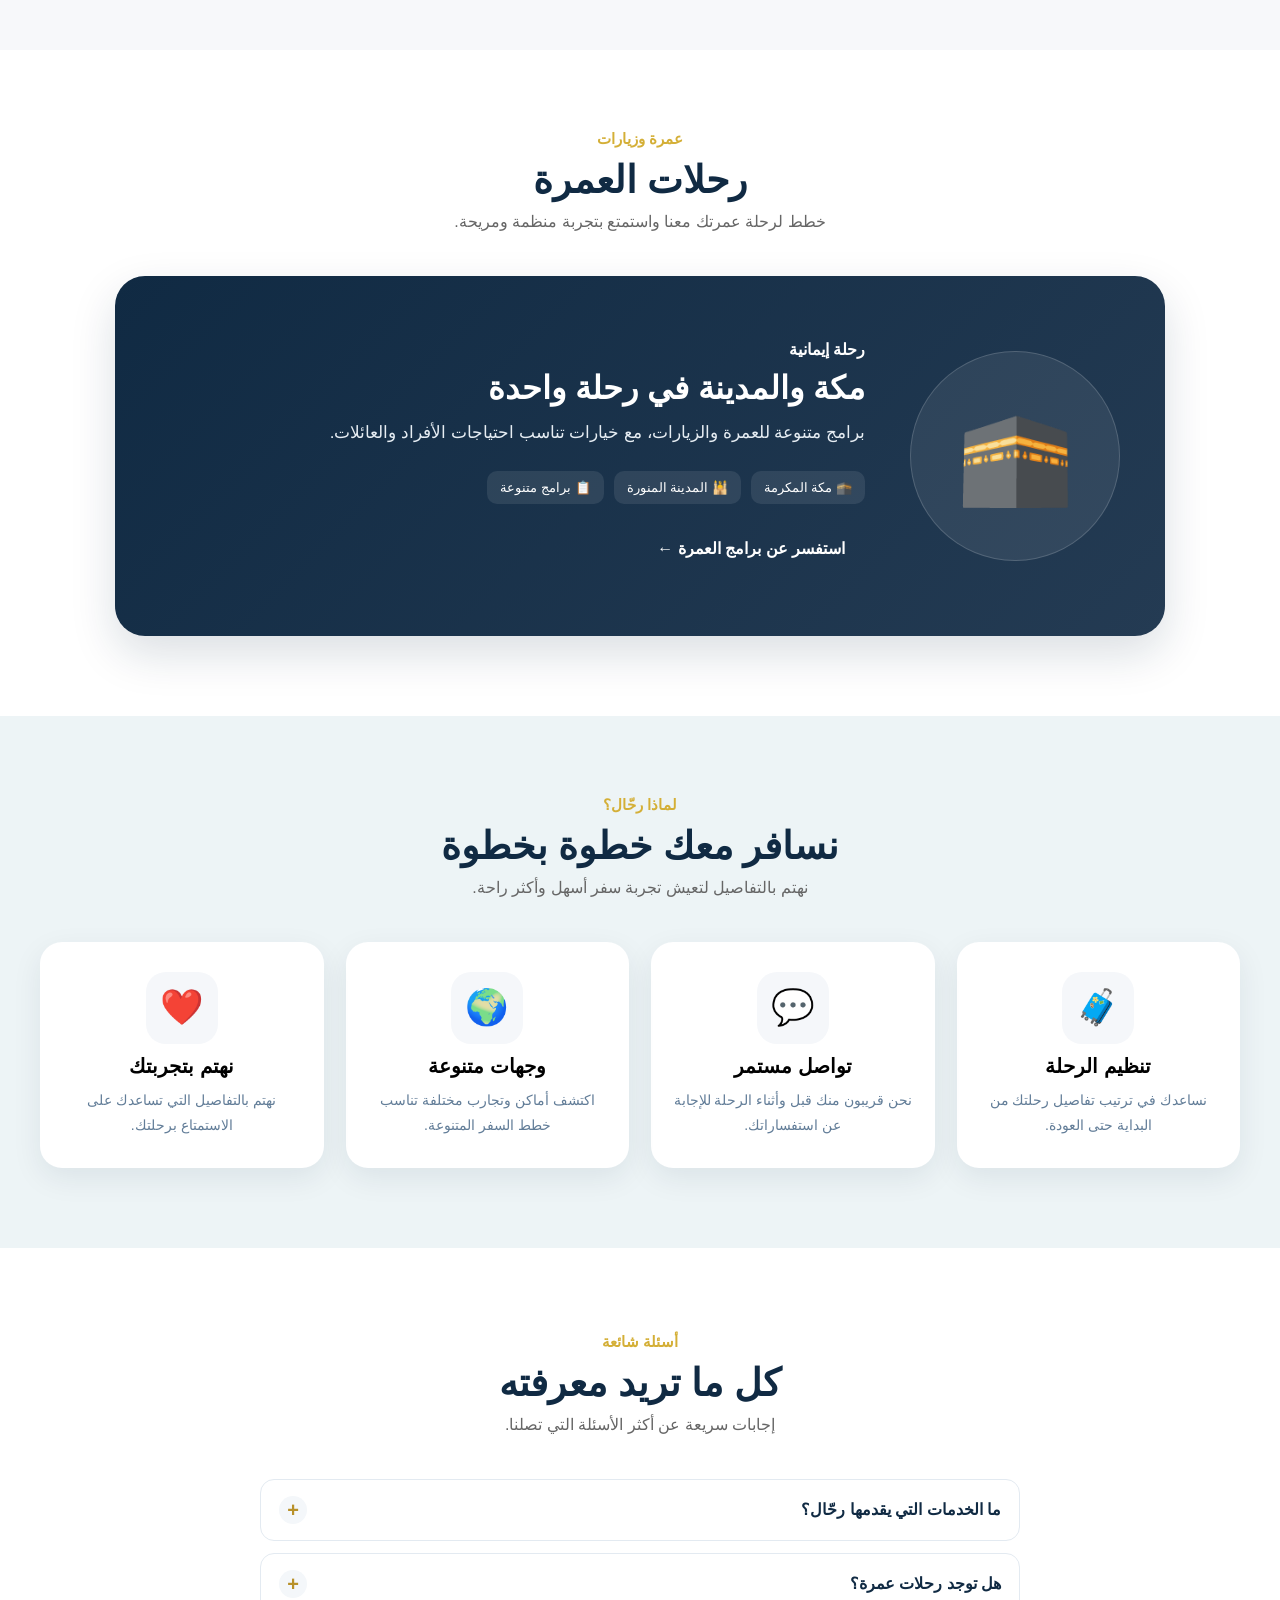
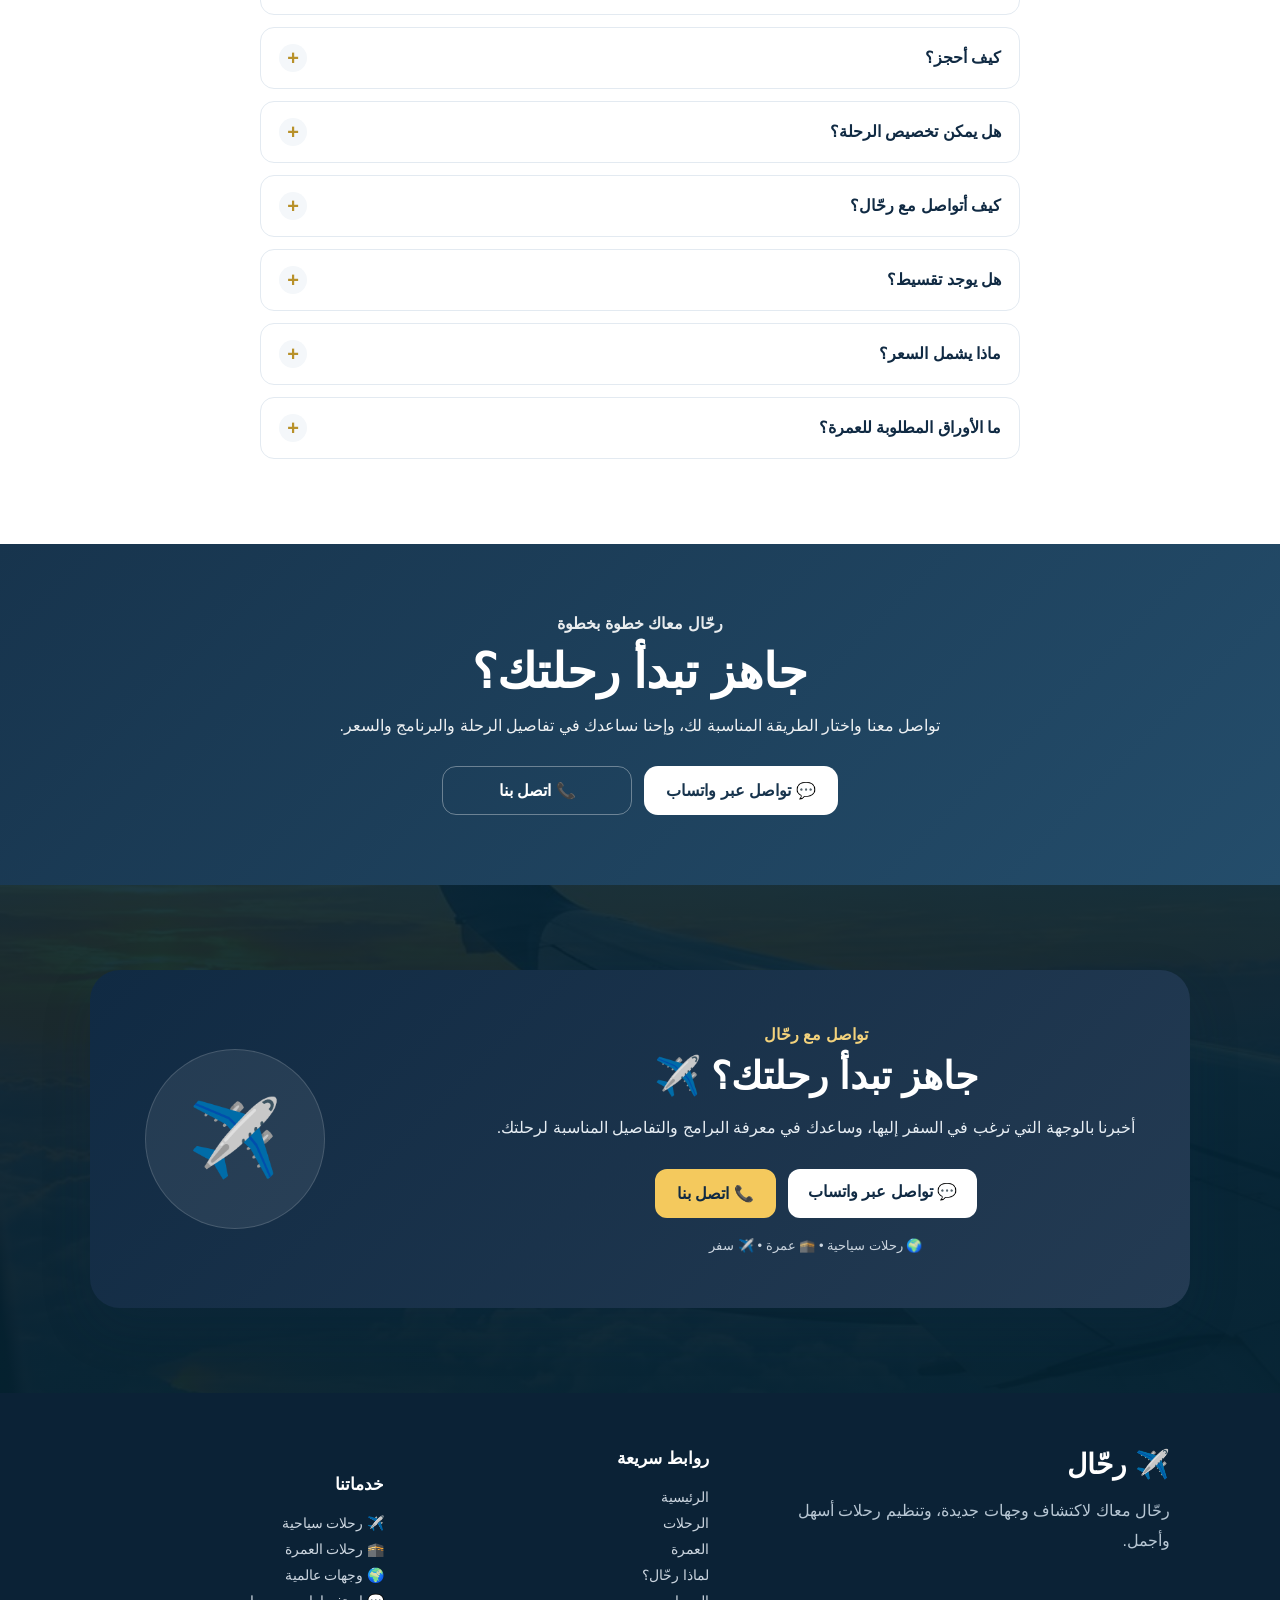
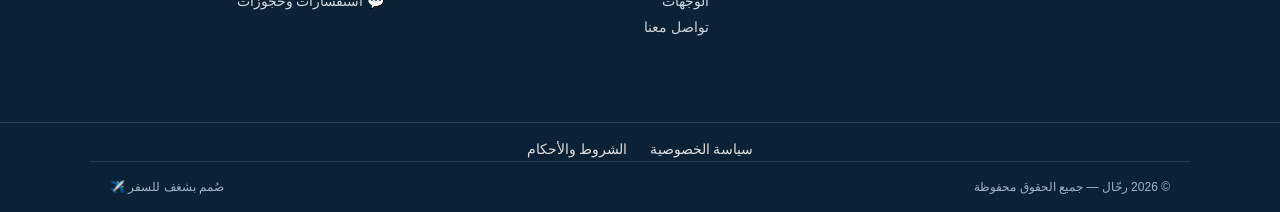
==== commit 724349c5: "restore missing footer" ====
--- a/index.html
+++ b/index.html
@@ -27,6 +27,14 @@
 </head>
 
 <body>
+<script>
+/* RAHHAL_CORE */
+var RAHHAL_PHONE = "201019483858";
+function waLink(msg){
+  return "https://wa.me/" + RAHHAL_PHONE + "?text=" + encodeURIComponent(msg);
+}
+</script>
+
 
 <header class="header">
     <div class="nav-container">
@@ -678,5 +686,73 @@
 })();
 </script>
 
+<script>
+/* SEARCH_PILL_FIX */
+(function(){
+  var pill = document.getElementById("searchPill");
+  var panel = document.getElementById("search");
+  if(!pill || !panel) return;
+  function openPanel(){
+    panel.style.display = "";
+    panel.classList.add("is-open");
+  }
+  function closePanel(){
+    panel.classList.remove("is-open");
+  }
+  pill.addEventListener("click", function(e){
+    e.stopPropagation();
+    if(panel.classList.contains("is-open")){ closePanel(); } else { openPanel(); }
+  });
+  document.addEventListener("click", function(e){
+    if(panel.classList.contains("is-open") && !panel.contains(e.target) && e.target !== pill){
+      closePanel();
+    }
+  });
+  document.addEventListener("keydown", function(e){
+    if(e.key === "Escape") closePanel();
+  });
+})();
+</script>
+<footer class="site-footer">
+
+    <div class="footer-main">
+
+        <div class="footer-brand">
+            <a href="#home" class="footer-logo">✈️ رحّال</a>
+            <p>
+                رحّال معاك لاكتشاف وجهات جديدة،
+                وتنظيم رحلات أسهل وأجمل.
+            </p>
+        </div>
+
+        <div class="footer-links">
+            <h3>روابط سريعة</h3>
+            <a href="#home">الرئيسية</a>
+            <a href="#trips">الرحلات</a>
+            <a href="#umrah">العمرة</a>
+            <a href="#features">لماذا رحّال؟</a>
+            <a href="#destinations">الوجهات</a>
+            <a href="#contact">تواصل معنا</a>
+        </div>
+
+        <div class="footer-links">
+            <h3>خدماتنا</h3>
+            <span>✈️ رحلات سياحية</span>
+            <span>🕋 رحلات العمرة</span>
+            <span>🌍 وجهات عالمية</span>
+            <span>💬 استفسارات وحجوزات</span>
+        </div>
+
+    </div>
+
+    <div class="footer-legal"><a href="privacy.html">سياسة الخصوصية</a><a href="terms.html">الشروط والأحكام</a></div>
+
+<div class="footer-bottom">
+        <span>© 2026 رحّال — جميع الحقوق محفوظة</span>
+        <span>صُمم بشغف للسفر ✈️</span>
+    </div>
+
+</footer>
+
 </body>
 </html>
